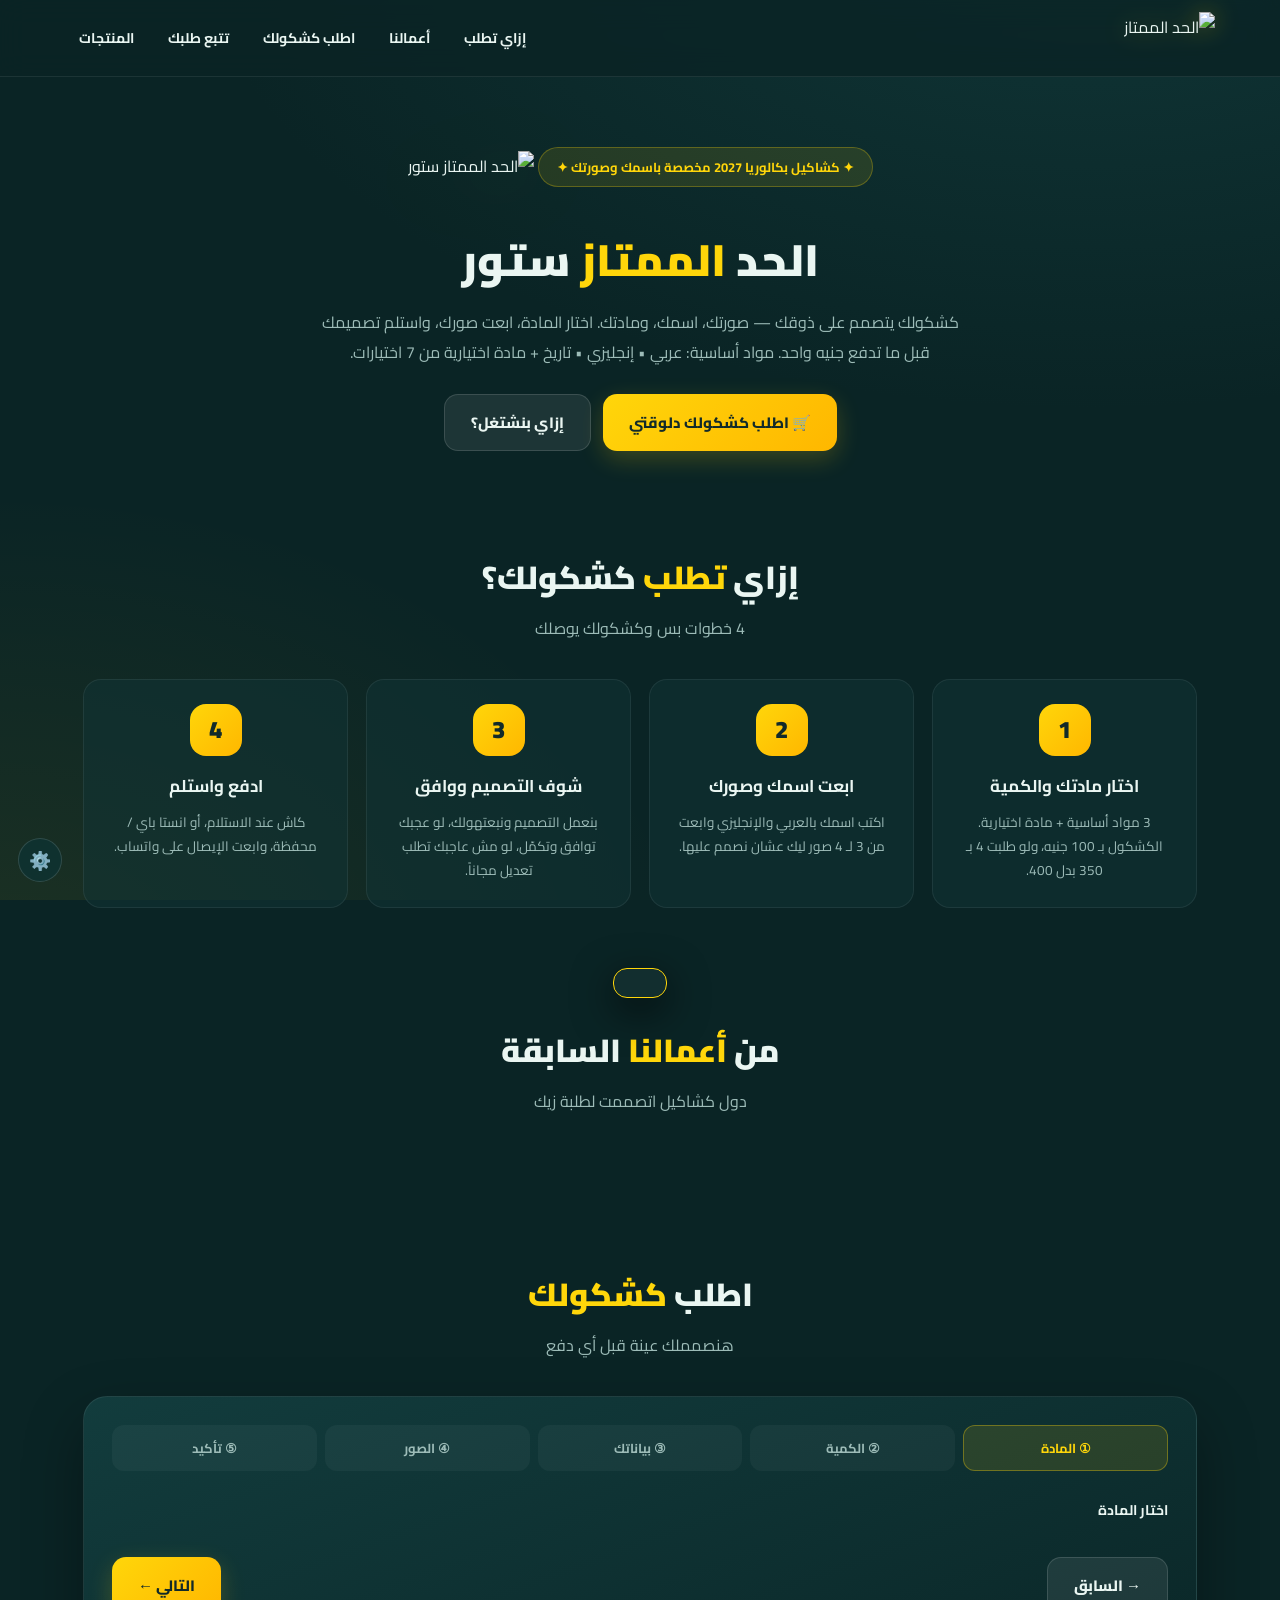
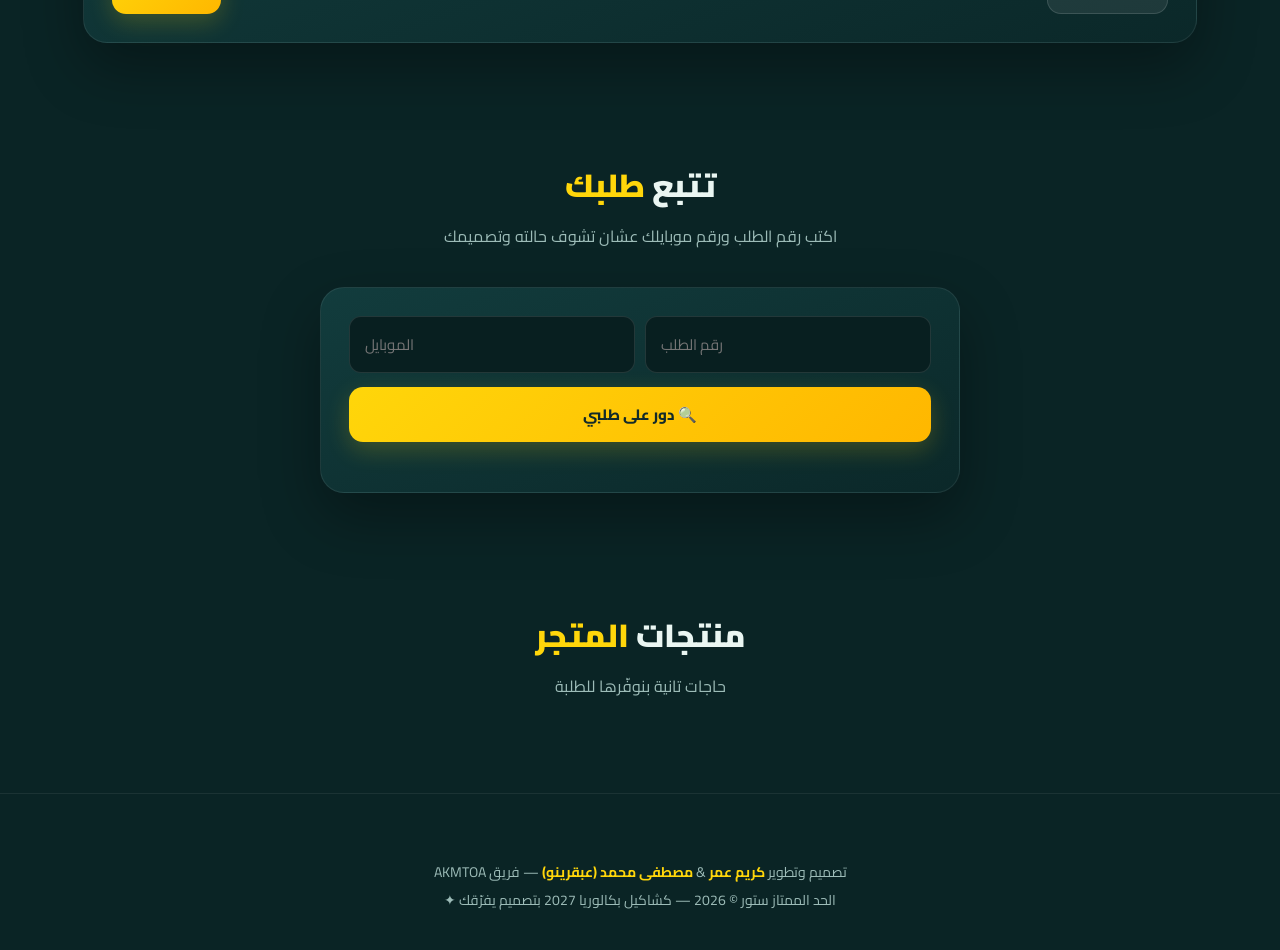
==== index.html @ 6a849ac2 "Add files via upload" ====
<!DOCTYPE html>
<html lang="ar" dir="rtl">
<head>
<meta charset="UTF-8">
<meta name="viewport" content="width=device-width, initial-scale=1.0">
<title>الحد الممتاز ستور | ELHAD ELMOMTAZ STORE</title>
<meta name="description" content="كشاكيل بكالوريا مخصصة باسمك وصورتك — تصميم كريم عمر و مصطفى محمد عبقرينو">
<link rel="icon" type="image/png" href="assets/favicon.png">
<link rel="preconnect" href="https://fonts.googleapis.com">
<link href="https://fonts.googleapis.com/css2?family=Cairo:wght@400;600;700;800;900&display=swap" rel="stylesheet">
<script src="https://www.gstatic.com/firebasejs/10.12.2/firebase-app-compat.js"></script>
<script src="https://www.gstatic.com/firebasejs/10.12.2/firebase-database-compat.js"></script>
<style>
:root{
  --teal:#0c2f30; --teal2:#123f40; --teal3:#0a2425; --yellow:#ffd60a;
  --yellow2:#ffe14d; --ink:#eaf6f2; --muted:#9dbcb8; --card:#11353680;
  --danger:#ff5c5c; --ok:#3ddc84; --radius:18px;
}
*{margin:0;padding:0;box-sizing:border-box}
html{scroll-behavior:smooth}
body{font-family:'Cairo',sans-serif;background:var(--teal3);color:var(--ink);overflow-x:hidden}
body::before{content:"";position:fixed;inset:0;z-index:-2;background:
  radial-gradient(900px 500px at 85% -10%, #1c5b5c55, transparent),
  radial-gradient(700px 500px at 0% 110%, #ffd60a14, transparent),var(--teal3)}
.stars{position:fixed;inset:0;z-index:-1;pointer-events:none;opacity:.5}
.wrap{max-width:1150px;margin:0 auto;padding:0 18px}
header{position:sticky;top:0;z-index:50;background:#0a2425cc;backdrop-filter:blur(14px);border-bottom:1px solid #ffffff14}
.nav{display:flex;align-items:center;gap:18px;padding:12px 0}
.nav img{height:52px;filter:drop-shadow(0 0 12px #ffd60a55)}
.nav .links{margin-inline-start:auto;display:flex;gap:6px;flex-wrap:wrap}
.nav a{color:var(--ink);text-decoration:none;font-weight:700;font-size:14px;padding:8px 14px;border-radius:99px;transition:.25s}
.nav a:hover,.nav a.active{background:#ffd60a22;color:var(--yellow)}
.btn{display:inline-flex;align-items:center;justify-content:center;gap:8px;border:none;cursor:pointer;font-family:inherit;font-weight:800;border-radius:14px;padding:13px 26px;font-size:15px;transition:.25s;text-decoration:none}
.btn-y{background:linear-gradient(135deg,var(--yellow),#ffb700);color:#122a2a;box-shadow:0 8px 24px #ffd60a33}
.btn-y:hover{transform:translateY(-2px);box-shadow:0 14px 30px #ffd60a55}
.btn-o{background:#ffffff14;color:var(--ink);border:1px solid #ffffff22}
.btn-o:hover{background:#ffffff26}
.btn-d{background:#ff5c5c22;color:var(--danger);border:1px solid #ff5c5c55}
.btn-ok{background:#3ddc8422;color:var(--ok);border:1px solid #3ddc8455}
.btn:disabled{opacity:.5;cursor:not-allowed;transform:none}
.hero{text-align:center;padding:70px 18px 40px;position:relative}
.hero .badge{display:inline-block;background:#ffd60a1c;color:var(--yellow);border:1px solid #ffd60a44;padding:7px 18px;border-radius:99px;font-weight:700;font-size:13px;margin-bottom:22px}
.hero img.logo{width:min(340px,72vw);filter:drop-shadow(0 10px 40px #ffd60a33);animation:float 5s ease-in-out infinite}
@keyframes float{0%,100%{transform:translateY(0)}50%{transform:translateY(-12px)}}
.hero h1{font-size:clamp(26px,5vw,44px);font-weight:900;margin:10px 0 6px}
.hero h1 span{color:var(--yellow)}
.hero p{color:var(--muted);max-width:640px;margin:0 auto 26px;font-size:16px;line-height:1.9}
.hero .cta{display:flex;gap:12px;justify-content:center;flex-wrap:wrap}
section{padding:56px 0}
.sec-title{text-align:center;margin-bottom:36px}
.sec-title h2{font-size:clamp(22px,4vw,32px);font-weight:900}
.sec-title h2 em{font-style:normal;color:var(--yellow)}
.sec-title p{color:var(--muted);margin-top:6px}
.grid{display:grid;gap:18px}
.steps{grid-template-columns:repeat(auto-fit,minmax(220px,1fr))}
.step{background:var(--card);border:1px solid #ffffff12;border-radius:var(--radius);padding:24px;text-align:center;transition:.3s}
.step:hover{transform:translateY(-5px);border-color:#ffd60a55}
.step .n{width:52px;height:52px;border-radius:16px;background:linear-gradient(135deg,var(--yellow),#ffb700);color:#122a2a;font-size:24px;font-weight:900;display:flex;align-items:center;justify-content:center;margin:0 auto 14px}
.step h3{font-size:17px;margin-bottom:8px}
.step p{color:var(--muted);font-size:13.5px;line-height:1.8}
.samples{grid-template-columns:repeat(auto-fill,minmax(240px,1fr))}
.sample{border-radius:var(--radius);overflow:hidden;border:1px solid #ffffff12;position:relative;cursor:zoom-in;background:#000}
.sample img{width:100%;height:250px;object-fit:cover;display:block;transition:.4s}
.sample:hover img{transform:scale(1.06)}
.sample .tag{position:absolute;bottom:10px;right:10px;background:#0a2425cc;backdrop-filter:blur(6px);padding:5px 12px;border-radius:99px;font-size:12px;color:var(--yellow)}
.panel{background:linear-gradient(160deg,#123c3d,#0b2829);border:1px solid #ffffff14;border-radius:24px;padding:28px;box-shadow:0 24px 60px #00000055}
.wiz-steps{display:flex;gap:8px;margin-bottom:26px;flex-wrap:wrap}
.wiz-steps .ws{flex:1;min-width:100px;text-align:center;padding:10px;border-radius:12px;background:#ffffff0a;color:var(--muted);font-weight:700;font-size:13px;transition:.3s;border:1px solid transparent}
.wiz-steps .ws.on{background:#ffd60a1e;color:var(--yellow);border-color:#ffd60a55}
.wstep{display:none;animation:fade .35s}
.wstep.on{display:block}
@keyframes fade{from{opacity:0;transform:translateY(10px)}to{opacity:1}}
.subj-grid{display:grid;grid-template-columns:repeat(auto-fill,minmax(140px,1fr));gap:12px}
.subj{background:#ffffff08;border:2px solid #ffffff10;border-radius:16px;padding:10px;cursor:pointer;text-align:center;transition:.25s}
.subj:hover{transform:translateY(-3px)}
.subj.sel{border-color:var(--yellow);background:#ffd60a14;box-shadow:0 0 0 3px #ffd60a22}
.subj img{width:100%;height:110px;object-fit:cover;border-radius:10px}
.subj b{display:block;font-size:13.5px;margin-top:8px}
.subj small{color:var(--muted);font-size:11px}
label{display:block;font-weight:700;font-size:14px;margin:16px 0 8px}
input,select,textarea{width:100%;background:#081f20;border:1px solid #ffffff1c;color:var(--ink);border-radius:12px;padding:13px 15px;font-family:inherit;font-size:15px;transition:.2s}
input:focus,select:focus,textarea:focus{outline:none;border-color:var(--yellow);box-shadow:0 0 0 3px #ffd60a22}
input[type=file]{display:none}
.qty-row{display:grid;grid-template-columns:repeat(3,1fr);gap:12px}
.qty-card{background:#ffffff08;border:2px solid #ffffff12;border-radius:16px;padding:14px;text-align:center;cursor:pointer;transition:.25s}
.qty-card.sel{border-color:var(--yellow);background:#ffd60a14}
.qty-card b{font-size:20px;color:var(--yellow)}
.qty-card small{display:block;color:var(--muted)}
.qty-prev{margin-top:18px;border-radius:16px;overflow:hidden;border:1px solid #ffd60a44;text-align:center}
.qty-prev img{width:100%;max-width:420px;display:block;margin:0 auto}
.price-box{display:flex;justify-content:space-between;align-items:center;background:#ffd60a12;border:1px dashed #ffd60a66;border-radius:14px;padding:14px 18px;margin-top:18px;font-weight:800}
.price-box .p{color:var(--yellow);font-size:24px}
.offer{background:#3ddc8418;border:1px solid #3ddc8455;color:var(--ok);border-radius:12px;padding:10px 14px;font-size:13.5px;font-weight:700;margin-top:12px}
.photos{display:grid;grid-template-columns:repeat(4,1fr);gap:10px;margin-top:8px}
.ph{aspect-ratio:3/4;border:2px dashed #ffffff2c;border-radius:14px;display:flex;align-items:center;justify-content:center;cursor:pointer;overflow:hidden;position:relative;background:#081f20;transition:.2s}
.ph:hover{border-color:var(--yellow)}
.ph img{width:100%;height:100%;object-fit:cover}
.ph .x{position:absolute;top:4px;left:4px;background:#000b;border:none;color:#fff;width:24px;height:24px;border-radius:50%;cursor:pointer;font-weight:900}
.ph .plus{font-size:26px;color:var(--muted)}
.wiz-nav{display:flex;justify-content:space-between;margin-top:26px;gap:10px}
.toast{position:fixed;bottom:22px;right:50%;transform:translateX(50%) translateY(120px);background:#122e2f;border:1px solid var(--yellow);color:var(--ink);padding:14px 26px;border-radius:14px;font-weight:700;z-index:99;transition:.35s;box-shadow:0 12px 40px #000a;max-width:90vw;text-align:center}
.toast.show{transform:translateX(50%) translateY(0)}
.timeline{display:flex;flex-direction:column;gap:0;margin:20px 0}
.tl{display:flex;gap:14px;position:relative;padding-bottom:26px}
.tl::before{content:"";position:absolute;right:13px;top:28px;bottom:0;width:2px;background:#ffffff1e}
.tl:last-child::before{display:none}
.tl .dot{width:28px;height:28px;border-radius:50%;background:#ffffff14;border:2px solid #ffffff2c;flex-shrink:0;display:flex;align-items:center;justify-content:center;font-size:13px}
.tl.done .dot{background:var(--yellow);border-color:var(--yellow);color:#122a2a}
.tl b{font-size:14.5px}
.tl small{color:var(--muted);display:block;font-size:12.5px}
.status-chip{display:inline-block;padding:6px 16px;border-radius:99px;font-weight:800;font-size:13px}
.pay-opt{display:flex;gap:12px;align-items:flex-start;background:#ffffff08;border:2px solid #ffffff14;border-radius:14px;padding:14px;cursor:pointer;transition:.2s;margin-bottom:10px}
.pay-opt.sel{border-color:var(--yellow);background:#ffd60a12}
.pay-opt input{width:auto;margin-top:4px}
.pay-opt b{color:var(--yellow)}
.pay-info{background:#081f20;border:1px solid #ffd60a44;border-radius:14px;padding:16px;margin-top:14px;line-height:2}
.pay-info code{background:#ffd60a22;color:var(--yellow);padding:2px 10px;border-radius:8px;font-size:15px;direction:ltr;unicode-bidi:embed}
.modal{position:fixed;inset:0;background:#000c;z-index:80;display:none;align-items:center;justify-content:center;padding:20px;backdrop-filter:blur(4px)}
.modal.open{display:flex}
.modal .box{background:#0e3233;border:1px solid #ffffff1e;border-radius:20px;max-width:720px;width:100%;max-height:90vh;overflow:auto;padding:20px}
.modal img{width:100%;border-radius:14px}
.products{grid-template-columns:repeat(auto-fill,minmax(230px,1fr))}
.prod{background:var(--card);border:1px solid #ffffff12;border-radius:var(--radius);overflow:hidden;transition:.3s}
.prod:hover{transform:translateY(-5px);border-color:#ffd60a55}
.prod img{width:100%;height:200px;object-fit:cover}
.prod .pb{padding:16px}
.prod .pb b{font-size:16px}
.prod .pr{color:var(--yellow);font-weight:900;font-size:19px;margin:6px 0}
.prod .pr small{color:var(--muted);font-weight:400}
footer{border-top:1px solid #ffffff12;padding:36px 0;text-align:center;color:var(--muted);font-size:14px;line-height:2}
footer b{color:var(--yellow)}
.hidden{display:none!important}
.empty{text-align:center;color:var(--muted);padding:40px 10px}
.admin-link{position:fixed;bottom:18px;left:18px;z-index:40;background:#0e3233cc;border:1px solid #ffffff22;color:var(--muted);width:44px;height:44px;border-radius:50%;display:flex;align-items:center;justify-content:center;text-decoration:none;font-size:18px;backdrop-filter:blur(8px)}
@media(max-width:640px){.photos{grid-template-columns:repeat(2,1fr)}.nav img{height:42px}.nav a{padding:6px 10px;font-size:12.5px}}
</style>
</head>
<body>
<canvas class="stars" id="stars"></canvas>

<header><div class="wrap nav">
  <img src="assets/logo-transparent.png" alt="الحد الممتاز">
  <div class="links">
    <a href="#how">إزاي تطلب</a>
    <a href="#samples">أعمالنا</a>
    <a href="#order">اطلب كشكولك</a>
    <a href="#track">تتبع طلبك</a>
    <a href="#shop">المنتجات</a>
  </div>
</div></header>

<div class="hero">
  <div class="badge">✦ كشاكيل بكالوريا 2027 مخصصة باسمك وصورتك ✦</div>
  <img class="logo" src="assets/logo-transparent.png" alt="الحد الممتاز ستور">
  <h1>الحد <span>الممتاز</span> ستور</h1>
  <p>كشكولك يتصمم على ذوقك — صورتك، اسمك، ومادتك. اختار المادة، ابعت صورك، واستلم تصميمك قبل ما تدفع جنيه واحد. مواد أساسية: عربي • إنجليزي • تاريخ + مادة اختيارية من 7 اختيارات.</p>
  <div class="cta">
    <a class="btn btn-y" href="#order">🛒 اطلب كشكولك دلوقتي</a>
    <a class="btn btn-o" href="#how">إزاي بنشتغل؟</a>
  </div>
</div>

<section id="how"><div class="wrap">
  <div class="sec-title"><h2>إزاي <em>تطلب</em> كشكولك؟</h2><p>4 خطوات بس وكشكولك يوصلك</p></div>
  <div class="grid steps">
    <div class="step"><div class="n">1</div><h3>اختار مادتك والكمية</h3><p>3 مواد أساسية + مادة اختيارية. الكشكول بـ <span class="pr-s">100</span> جنيه، ولو طلبت 4 بـ <span class="pr-b">350</span> بدل 400.</p></div>
    <div class="step"><div class="n">2</div><h3>ابعت اسمك وصورك</h3><p>اكتب اسمك بالعربي والإنجليزي وابعت من 3 لـ 4 صور ليك عشان نصمم عليها.</p></div>
    <div class="step"><div class="n">3</div><h3>شوف التصميم ووافق</h3><p>بنعمل التصميم ونبعتهولك، لو عجبك توافق وتكمّل، لو مش عاجبك تطلب تعديل مجاناً.</p></div>
    <div class="step"><div class="n">4</div><h3>ادفع واستلم</h3><p>كاش عند الاستلام، أو انستا باي / محفظة، وابعت الإيصال على واتساب.</p></div>
  </div>
</div></section>

<section id="samples"><div class="wrap">
  <div class="sec-title"><h2>من <em>أعمالنا</em> السابقة</h2><p>دول كشاكيل اتصممت لطلبة زيك</p></div>
  <div class="grid samples" id="samplesGrid"></div>
</div></section>

<section id="order"><div class="wrap">
  <div class="sec-title"><h2>اطلب <em>كشكولك</em></h2><p>هنصمملك عينة قبل أي دفع</p></div>
  <div class="panel">
    <div class="wiz-steps">
      <div class="ws on" data-ws="1">① المادة</div>
      <div class="ws" data-ws="2">② الكمية</div>
      <div class="ws" data-ws="3">③ بياناتك</div>
      <div class="ws" data-ws="4">④ الصور</div>
      <div class="ws" data-ws="5">⑤ تأكيد</div>
    </div>

    <div class="wstep on" data-step="1">
      <label>اختار المادة</label>
      <div class="subj-grid" id="subjGrid"></div>
      <div id="lang2box" class="hidden">
        <label>اختار اللغة الثانية</label>
        <select id="lang2sel">
          <option>فرنساوي</option><option>إيطالي</option><option>صيني</option>
          <option>ألماني</option><option>إسباني</option>
        </select>
      </div>
    </div>

    <div class="wstep" data-step="2">
      <label>اختار عدد الكشاكيل</label>
      <div class="qty-row" id="qtyRow">
        <div class="qty-card sel" data-qty="1"><b>1</b><small>كشكول</small><div class="pr-s" style="color:var(--yellow);font-weight:900">100 ج.م</div></div>
        <div class="qty-card" data-qty="2"><b>2</b><small>كشكول</small><div class="pr-s" style="color:var(--yellow);font-weight:900">200 ج.م</div></div>
        <div class="qty-card" data-qty="4"><b>4</b><small>كشكول</small><div style="color:var(--ok);font-weight:900">350 ج.م</div></div>
      </div>
      <div class="offer">🎁 عرض الباقة: 4 كشاكيل بـ 350 بدل 400 — وفّر 50 جنيه!</div>
      <div class="qty-prev"><img id="qtyPrev" src="assets/ui/qty-1.jpg" alt="معاينة الكمية"></div>
    </div>

    <div class="wstep" data-step="3">
      <label>اسمك بالعربي *</label><input id="nameAr" placeholder="مثال: كريم عمر">
      <label>اسمك بالإنجليزي *</label><input id="nameEn" dir="ltr" placeholder="Kareem Omar">
      <label>رقم الموبايل (واتساب) *</label><input id="phone" dir="ltr" inputmode="tel" placeholder="01xxxxxxxxx">
      <label>ملاحظات للتصميم (اختياري)</label><textarea id="notes" rows="2" placeholder="ألوان بتحبها، اقتباس، أي تفاصيل..."></textarea>
    </div>

    <div class="wstep" data-step="4">
      <label>ابعت من 3 لـ 4 صور ليك *</label>
      <div class="photos" id="photos"></div>
      <p style="color:var(--muted);font-size:13px;margin-top:10px">📷 صور واضحة ومنورة هتطلع التصميم أحلى. الصور هتتحفظ عندنا بس عشان التصميم.</p>
    </div>

    <div class="wstep" data-step="5">
      <label>راجع طلبك</label>
      <div id="review" style="background:#081f20;border-radius:14px;padding:18px;line-height:2.1"></div>
    </div>

    <div class="wiz-nav">
      <button class="btn btn-o" id="prevBtn">→ السابق</button>
      <button class="btn btn-y" id="nextBtn">التالي ←</button>
    </div>
  </div>
</div></section>

<section id="track"><div class="wrap">
  <div class="sec-title"><h2>تتبع <em>طلبك</em></h2><p>اكتب رقم الطلب ورقم موبايلك عشان تشوف حالته وتصميمك</p></div>
  <div class="panel" style="max-width:640px;margin:0 auto">
    <div style="display:grid;grid-template-columns:1fr 1fr;gap:10px">
      <input id="trackId" dir="ltr" placeholder="رقم الطلب">
      <input id="trackPhone" dir="ltr" placeholder="الموبايل">
    </div>
    <button class="btn btn-y" style="width:100%;margin-top:14px" id="trackBtn">🔍 دور على طلبي</button>
    <div id="trackResult" style="margin-top:22px"></div>
  </div>
</div></section>

<section id="shop"><div class="wrap">
  <div class="sec-title"><h2>منتجات <em>المتجر</em></h2><p>حاجات تانية بنوفّرها للطلبة</p></div>
  <div class="grid products" id="prodGrid"></div>
</div></section>

<footer>
  <img src="assets/logo-transparent.png" style="height:70px;margin-bottom:10px" alt="">
  <div>تصميم وتطوير <b>كريم عمر</b> & <b>مصطفى محمد (عبقرينو)</b> — فريق AKMTOA</div>
  <div>الحد الممتاز ستور © 2026 — كشاكيل بكالوريا 2027 بتصميم يفرّقك ✦</div>
</footer>

<a class="admin-link" href="admin.html" title="لوحة التحكم">⚙️</a>

<div class="modal" id="modal"><div class="box"><button class="btn btn-o" style="float:left" onclick="modal.classList.remove('open')">✕</button><img id="modalImg" src=""></div></div>
<div class="toast" id="toast"></div>

<script>
const firebaseConfig = {
  apiKey: "AIzaSyCSgvi4tyeoQKSw-o8SZ_oFms0zfjgR6kU",
  authDomain: "alhady.firebaseapp.com",
  databaseURL: "https://alhady-default-rtdb.firebaseio.com",
  projectId: "alhady",
  storageBucket: "alhady.firebasestorage.app",
  messagingSenderId: "839424225673",
  appId: "1:839424225673:web:4b68a4ad74e5a2526bf158",
  measurementId: "G-5GE3K43796"
};
firebase.initializeApp(firebaseConfig);
const db = firebase.database();

const DEF_SUBJECTS = [
  {key:'arabic',label:'اللغة العربية',labelEn:'ARABIC',img:'assets/covers/arabic.jpg',main:true},
  {key:'english',label:'اللغة الإنجليزية',labelEn:'ENGLISH',img:'assets/covers/english.jpg',main:true},
  {key:'history',label:'التاريخ',labelEn:'HISTORY',img:'assets/covers/history.jpg',main:true},
  {key:'physics',label:'الفيزياء',labelEn:'PHYSICS',img:'assets/covers/physics.jpg',main:false},
  {key:'chemistry',label:'الكيمياء',labelEn:'CHEMISTRY',img:'assets/covers/chemistry.jpg',main:false},
  {key:'programming',label:'البرمجة',labelEn:'PROGRAMMING',img:'assets/covers/programming.jpg',main:false},
  {key:'business',label:'إدارة الأعمال',labelEn:'BUSINESS',img:'assets/covers/business.jpg',main:false},
  {key:'accounting',label:'المحاسبة',labelEn:'ACCOUNTING',img:'assets/covers/accounting.jpg',main:false},
  {key:'psychology',label:'علم النفس',labelEn:'PSYCHOLOGY',img:'assets/covers/psychology.jpg',main:false},
  {key:'lang2',label:'اللغة الثانية',labelEn:'2nd LANGUAGE',img:'assets/covers/lang2.jpg',main:false},
];
let SUBJECTS = [...DEF_SUBJECTS];
let SETTINGS = {priceSingle:100,bundleQty:4,bundlePrice:350,instapay:'kemo_omar15',wallet:'01101258549',whatsapp:'201101258549'};

const $ = s=>document.querySelector(s), $$=s=>document.querySelectorAll(s);
const toast = m=>{const t=$('#toast');t.textContent=m;t.classList.add('show');clearTimeout(t._x);t._x=setTimeout(()=>t.classList.remove('show'),3200)};
const money = n=>n+' ج.م';
const modal = $('#modal');

/* stars bg */
(()=>{const c=$('#stars'),x=c.getContext('2d');let W,H;const rs=()=>{W=c.width=innerWidth;H=c.height=innerHeight};rs();addEventListener('resize',rs);
const S=Array.from({length:70},()=>({x:Math.random()*innerWidth,y:Math.random()*innerHeight,r:Math.random()*1.6+.3,s:Math.random()*.3+.05}));
(function loop(){x.clearRect(0,0,W,H);S.forEach(p=>{p.y-=p.s;if(p.y<0)p.y=H;x.globalAlpha=.4+Math.sin(Date.now()/800+p.x)*.3;x.fillStyle='#ffd60a';x.beginPath();x.arc(p.x,p.y,p.r,0,7);x.fill()});requestAnimationFrame(loop)})()})();

/* samples */
$('#samplesGrid').innerHTML = Array.from({length:8},(_,i)=>
 `<div class="sample" onclick="showModal('assets/samples/sample-${i+1}.jpg')"><img loading="lazy" src="assets/samples/sample-${i+1}.jpg" alt="كشاكيل سابقة"><span class="tag">تصميم #${i+1}</span></div>`).join('');
function showModal(src){$('#modalImg').src=src;modal.classList.add('open')}
modal.onclick=e=>{if(e.target===modal)modal.classList.remove('open')};

/* load settings & subjects from firebase */
db.ref('settings').on('value',s=>{const v=s.val();if(v){SETTINGS={...SETTINGS,...v};
  $$('.pr-s').forEach(e=>e.textContent=SETTINGS.priceSingle);
  $$('.pr-b').forEach(e=>e.textContent=SETTINGS.bundlePrice);
  const q4=$('.qty-card[data-qty="4"] div:last-child'); if(q4)q4.textContent=SETTINGS.bundlePrice+' ج.م';
}});
db.ref('covers').on('value',s=>{const v=s.val();if(v){SUBJECTS=Object.values(v).filter(x=>x.active!==false);renderSubjects()}});
function renderSubjects(){
  $('#subjGrid').innerHTML = SUBJECTS.map((s,i)=>`<div class="subj" data-i="${i}" data-key="${s.key}"><img src="${s.img}" loading="lazy" alt="${s.label}"><b>${s.label}</b><small>${s.main?'مادة أساسية':'اختيارية'}</small></div>`).join('');
  $$('.subj').forEach(el=>el.onclick=()=>{$$('.subj').forEach(x=>x.classList.remove('sel'));el.classList.add('sel');
    $('#lang2box').classList.toggle('hidden',el.dataset.key!=='lang2');renderReview()});
}
renderSubjects();

/* wizard */
let step=1, order={subject:null,qty:1,photos:[]};
function goto(n){
  step=Math.min(5,Math.max(1,n));
  $$('.wstep').forEach(e=>e.classList.toggle('on',+e.dataset.step===step));
  $$('.ws').forEach(e=>e.classList.toggle('on',+e.dataset.ws<=step));
  $('#prevBtn').style.visibility=step===1?'hidden':'visible';
  $('#nextBtn').textContent=step===5?'✅ تأكيد الطلب':'التالي ←';
  if(step===5)renderReview();
}
$('#prevBtn').onclick=()=>goto(step-1);
$('#nextBtn').onclick=()=>{ if(!validateStep())return; if(step<5)goto(step+1); else submitOrder(); };

function validateStep(){
  if(step===1&&!order.subject)return toast('⚠️ اختار المادة الأول'),false;
  if(step===3){
    if(!$('#nameAr').value.trim())return toast('⚠️ اكتب اسمك بالعربي'),false;
    if(!$('#nameEn').value.trim())return toast('⚠️ اكتب اسمك بالإنجليزي'),false;
    const ph=$('#phone').value.replace(/\s/g,'');
    if(!/^01\d{9}$/.test(ph))return toast('⚠️ رقم الموبايل لازم يكون 11 رقم ويبدأ بـ 01'),false;
  }
  if(step===4&&order.photos.length<3)return toast('⚠️ ابعت على الأقل 3 صور'),false;
  return true;
}
function price(){const p=SETTINGS.priceSingle;return order.qty>=SETTINGS.bundleQty?SETTINGS.bundlePrice:order.qty*p}
function renderReview(){
  const s=SUBJECTS.find(x=>x.key===order.subject);
  const extra=order.subject==='lang2'?(' — '+$('#lang2sel').value):'';
  $('#review').innerHTML=`
   📚 المادة: <b style="color:var(--yellow)">${s?s.label+extra:'—'}</b><br>
   🔢 الكمية: <b>${order.qty} كشكول</b><br>
   👤 الاسم: <b>${$('#nameAr').value||'—'}</b> / <b dir="ltr">${$('#nameEn').value||'—'}</b><br>
   📱 الموبايل: <b dir="ltr">${$('#phone').value||'—'}</b><br>
   🖼️ الصور: <b>${order.photos.length} صور</b><br>
   💰 الإجمالي: <b style="color:var(--yellow);font-size:19px">${money(price())}</b>
   ${$('#notes').value?'<br>📝 ملاحظات: '+$('#notes').value:''}`;
}
$('#qtyRow').addEventListener('click',e=>{
  const c=e.target.closest('.qty-card');if(!c)return;
  $$('.qty-card').forEach(x=>x.classList.remove('sel'));c.classList.add('sel');
  order.qty=+c.dataset.qty;
  $('#qtyPrev').src=`assets/ui/qty-${order.qty}.jpg`;
});
['nameAr','nameEn','phone','notes','lang2sel'].forEach(id=>$('#'+id).addEventListener('input',renderReview));

/* photo slots */
const photosEl=$('#photos');
function renderPhotos(){
  photosEl.innerHTML='';
  order.photos.forEach((p,i)=>{
    const d=document.createElement('div');d.className='ph';
    d.innerHTML=`<img src="${p}"><button class="x" type="button">✕</button>`;
    d.querySelector('.x').onclick=e=>{e.stopPropagation();order.photos.splice(i,1);renderPhotos()};
    d.onclick=()=>showModal(p);photosEl.appendChild(d);
  });
  if(order.photos.length<4){
    const d=document.createElement('label');d.className='ph';
    d.innerHTML='<span class="plus">＋</span><input type="file" accept="image/*">';
    d.querySelector('input').onchange=e=>compress(e.target.files[0],b=>{order.photos.push(b);renderPhotos()});
    photosEl.appendChild(d);
  }
}
renderPhotos();
function compress(file,cb,maxDim=800,q=.7){
  const r=new FileReader();r.onload=e=>{const img=new Image();img.onload=()=>{
    let w=img.width,h=img.height;const s=Math.min(1,maxDim/Math.max(w,h));
    const c=document.createElement('canvas');c.width=w*s;c.height=h*s;
    c.getContext('2d').drawImage(img,0,0,c.width,c.height);cb(c.toDataURL('image/jpeg',q));
  };img.src=e.target.result};r.readAsDataURL(file);
}

/* submit order */
let submitting=false;
function submitOrder(){
  if(submitting)return;submitting=true;
  const btn=$('#nextBtn');btn.disabled=true;btn.textContent='⏳ بيتبعت...';
  const s=SUBJECTS.find(x=>x.key===order.subject);
  const data={
    nameAr:$('#nameAr').value.trim(),nameEn:$('#nameEn').value.trim(),
    phone:$('#phone').value.trim(),subject:order.subject,
    subjectLabel:s.label+(order.subject==='lang2'?' — '+$('#lang2sel').value:''),
    qty:order.qty,total:price(),notes:$('#notes').value.trim(),
    photos:order.photos,status:'pending',createdAt:Date.now(),history:{pending:Date.now()}
  };
  db.ref('orders').push(data).then(ref=>{
    submitting=false;btn.disabled=false;
    const oid=ref.key;
    $$('.wstep').forEach(e=>e.classList.remove('on'));
    $('.wiz-steps').style.display='none';$('.wiz-nav').style.display='none';
    const p=document.createElement('div');p.className='wstep on';p.dataset.step='9';
    p.innerHTML=`<div style="text-align:center;padding:30px 10px">
      <div style="font-size:56px">🎉</div>
      <h3 style="font-size:22px;margin:10px 0">تم استلام طلبك بنجاح!</h3>
      <p style="color:var(--muted)">احفظ رقم طلبك عشان تتبع التصميم:</p>
      <div style="font-size:26px;font-weight:900;color:var(--yellow);letter-spacing:2px;margin:14px 0;direction:ltr">${oid}</div>
      <button class="btn btn-y" onclick="prefillTrack('${oid}')">تتبع طلبي 🔍</button>
      <p style="color:var(--muted);font-size:13px;margin-top:16px">هنصمم ونبعتلك العينة في أقرب وقت — هنكلمك على واتساب.</p></div>`;
    p.querySelector('.btn').onclick=()=>{prefillTrack(oid)};
    $('.panel').appendChild(p);
    toast('✅ تم استلام طلبك!');
  }).catch(err=>{submitting=false;btn.disabled=false;btn.textContent='✅ تأكيد الطلب';toast('❌ حصل خطأ — حاول تاني')});
}
function prefillTrack(oid){$('#trackId').value=oid;document.getElementById('track').scrollIntoView({behavior:'smooth'});doTrack()}

/* track order */
$('#trackBtn').onclick=doTrack;
const STATUS_MAP={
  pending:['تم استلام طلبك','🟡','#ffd60a'],designing:['قيد التصميم','🎨','#4db8ff'],
  preview:['التصميم جاهز — لسه ما وافقتش','👀','#b78bff'],changes:['في تعديلات مطلوبة','🔁','#ff9d4d'],
  approved:['وافقت على التصميم ✅','✅','#3ddc84'],checkout:['بيانات الشحن اتسجلت','📦','#3ddc84'],
  paid:['تم الدفع','💵','#3ddc84'],delivered:['تم التسليم 🎉','🏁','#3ddc84'],cancelled:['الطلب اتلغى','❌','#ff5c5c']};
const FLOW=['pending','designing','preview','approved','checkout','paid','delivered'];

$('#trackResult').addEventListener('click',e=>{
  const b=e.target.closest('[data-act]');if(!b)return;
  const {act,oid}=b.dataset;
  if(act==='approve'){db.ref('orders/'+oid).update({status:'approved',approvedAt:Date.now(),'history/approved':Date.now()}).then(()=>toast('✅ تمت الموافقة — كمّل بيانات الشحن'))}
  if(act==='changes'){const n=prompt('اكتب التعديلات اللي عايزها:');if(n)db.ref('orders/'+oid).update({status:'changes',changeNote:n,'history/changes':Date.now()}).then(()=>toast('✅ اتبعتت ملاحظاتك'))}
});
function doTrack(){
  const oid=$('#trackId').value.trim(),ph=$('#trackPhone').value.trim();
  if(!oid||!ph)return toast('⚠️ اكتب رقم الطلب والموبايل');
  $('#trackResult').innerHTML='<div class="empty">⏳ بندور...</div>';
  db.ref('orders/'+oid).once('value',s=>{
    const o=s.val();const R=$('#trackResult');
    if(!o)return R.innerHTML='<div class="empty">❌ مفيش طلب بالرقم ده</div>';
    if(o.phone.replace(/\D/g,'')!==ph.replace(/\D/g,''))return R.innerHTML='<div class="empty">❌ رقم الموبايل مش مطابق للطلب</div>';
    const [txt]=[STATUS_MAP[o.status]||['','']];
    let h=`<div style="display:flex;justify-content:space-between;align-items:center;flex-wrap:wrap;gap:8px;margin-bottom:6px">
      <b>طلب #${oid.slice(-6)} — ${o.subjectLabel} × ${o.qty}</b>
      <span class="status-chip" style="background:${txt[2]}22;color:${txt[2]}">${txt[1]} ${txt[0]}</span></div>`;
    if(o.status==='preview'&&o.previewImage){
      h+=`<div style="margin:14px 0"><label>🎨 التصميم بتاعك:</label><img src="${o.previewImage}" style="width:100%;border-radius:14px;border:1px solid #ffd60a55;cursor:zoom-in" onclick="showModal('${o.previewImage}')">
      <div style="display:flex;gap:10px;margin-top:12px;flex-wrap:wrap">
        <button class="btn btn-ok" data-act="approve" data-oid="${oid}">✅ عجبني، أوافق</button>
        <button class="btn btn-d" data-act="changes" data-oid="${oid}">🔁 عايز تعديل</button></div></div>`;
    }
    if(o.changeNote&&o.status!=='preview')h+=`<div class="pay-info">🔁 آخر تعديلاتك: ${o.changeNote}</div>`;
    if(o.status==='approved')h+=checkoutForm(oid,o);
    if(['checkout','paid','delivered'].includes(o.status)){
      const pm={cash:'💵 كاش عند الاستلام',instapay:'📱 انستا باي',wallet:'👛 محفظة إلكترونية'}[o.checkout?.payment];
      h+=`<div class="pay-info">📦 العنوان: ${o.checkout.address} — ${o.checkout.city}<br>💳 الدفع: ${pm||'—'}</div>`;
    }
    h+='<label style="margin-top:18px">حالة الطلب:</label><div class="timeline">'+FLOW.map((st,i)=>{
      const done=i<=FLOW.indexOf(o.status)&&o.status!=='cancelled';
      const t=STATUS_MAP[st];
      return `<div class="tl ${done?'done':''}"><div class="dot">${done?'✓':''}</div><div><b>${t[1]} ${t[0].split('—')[0]}</b><small>${o.history&&o.history[st]?new Date(o.history[st]).toLocaleString('ar-EG'):''}</small></div></div>`;
    }).join('')+'</div>';
    R.innerHTML=h;
    if(o.status==='approved')bindCheckout(oid);
  });
}
function checkoutForm(oid,o){
  return `<div style="margin-top:16px"><label>📦 بيانات الشحن والدفع:</label>
  <input id="co-addr" placeholder="العنوان بالتفصيل (محافظة — مدينة — شارع — رقم العمارة)">
  <input id="co-city" placeholder="المحافظة" style="margin-top:10px">
  <label style="margin-top:14px">طريقة الدفع:</label>
  <label class="pay-opt"><input type="radio" name="pm" value="cash" checked><span>💵 <b>كاش عند الاستلام</b><br><small style="color:var(--muted)">تدفع لما يوصلك الطلب</small></span></label>
  <label class="pay-opt"><input type="radio" name="pm" value="instapay"><span>📱 <b>انستا باي</b><br><small style="color:var(--muted)">حوّل على <code style="direction:ltr;unicode-bidi:embed">${SETTINGS.instapay}</code> وابعت الإيصال</small></span></label>
  <label class="pay-opt"><input type="radio" name="pm" value="wallet"><span>👛 <b>محفظة إلكترونية</b><br><small style="color:var(--muted)">حوّل على <code style="direction:ltr;unicode-bidi:embed">${SETTINGS.wallet}</code> (فودافون كاش / اتصالات كاش) وابعت الإيصال</small></span></label>
  <button class="btn btn-y" style="width:100%;margin-top:10px" id="co-btn">تأكيد الطلب ✔</button></div>`;
}
function bindCheckout(oid){
  $$('input[name=pm]').forEach(r=>r.onchange=()=>{$$('.pay-opt').forEach(p=>p.classList.remove('sel'));r.closest('.pay-opt').classList.add('sel')});
  $('#co-btn').onclick=()=>{
    const addr=$('#co-addr').value.trim(),city=$('#co-city').value.trim();
    if(!addr||!city)return toast('⚠️ اكتب العنوان والمحافظة');
    const pm=document.querySelector('input[name=pm]:checked').value;
    db.ref('orders/'+oid).update({status:'checkout',checkout:{address:addr,city,payment:pm,at:Date.now()},'history/checkout':Date.now()}).then(()=>{
      let h=`<div class="pay-info">🎉 <b>تم تأكيد طلبك!</b><br>`;
      if(pm==='cash')h+=`💵 ادفع ${money(0)} — استلم وادفع كاش. هنتواصل معاك لتحديد التوصيل.`;
      else{
        const target=pm==='instapay'?SETTINGS.instapay:SETTINGS.wallet;
        h+=`💰 حوّل <code>${target}</code> بمبلغ اللي ظهر في طلبك، وابعت <b>إسكرين الشاشة</b> على واتساب <a href="https://wa.me/${SETTINGS.whatsapp}" style="color:var(--yellow);font-weight:800">${SETTINGS.wallet}</a> — وبعدها هنأكد الطلب ونشحن.`;
      }
      h+='</div>';
      $('#trackResult').insertAdjacentHTML('afterbegin',h);
      toast('✅ تم تأكيد الطلب');doTrack();
    });
  };
}

/* products */
db.ref('products').on('value',s=>{
  const v=s.val();const g=$('#prodGrid');const items=v?Object.entries(v).filter(([,p])=>p.active!==false):[];
  if(!items.length){g.innerHTML='<div class="empty" style="grid-column:1/-1">🛍️ منتجات جديدة قريباً — تابعنا!</div>';return}
  g.innerHTML=items.map(([id,p])=>`<div class="prod"><img src="${p.image}" loading="lazy" alt="${p.name}">
   <div class="pb"><b>${p.name}</b><div class="pr">${money(p.price)}</div>
   <p style="color:var(--muted);font-size:13px;min-height:36px">${p.desc||''}</p>
   <a class="btn btn-y" style="width:100%;padding:10px" href="https://wa.me/${SETTINGS.whatsapp}?text=${encodeURIComponent('عايز أطلب: '+p.name)}" target="_blank">🛒 اطلب واتساب</a></div></div>`).join('');
});
</script>
</body>
</html>
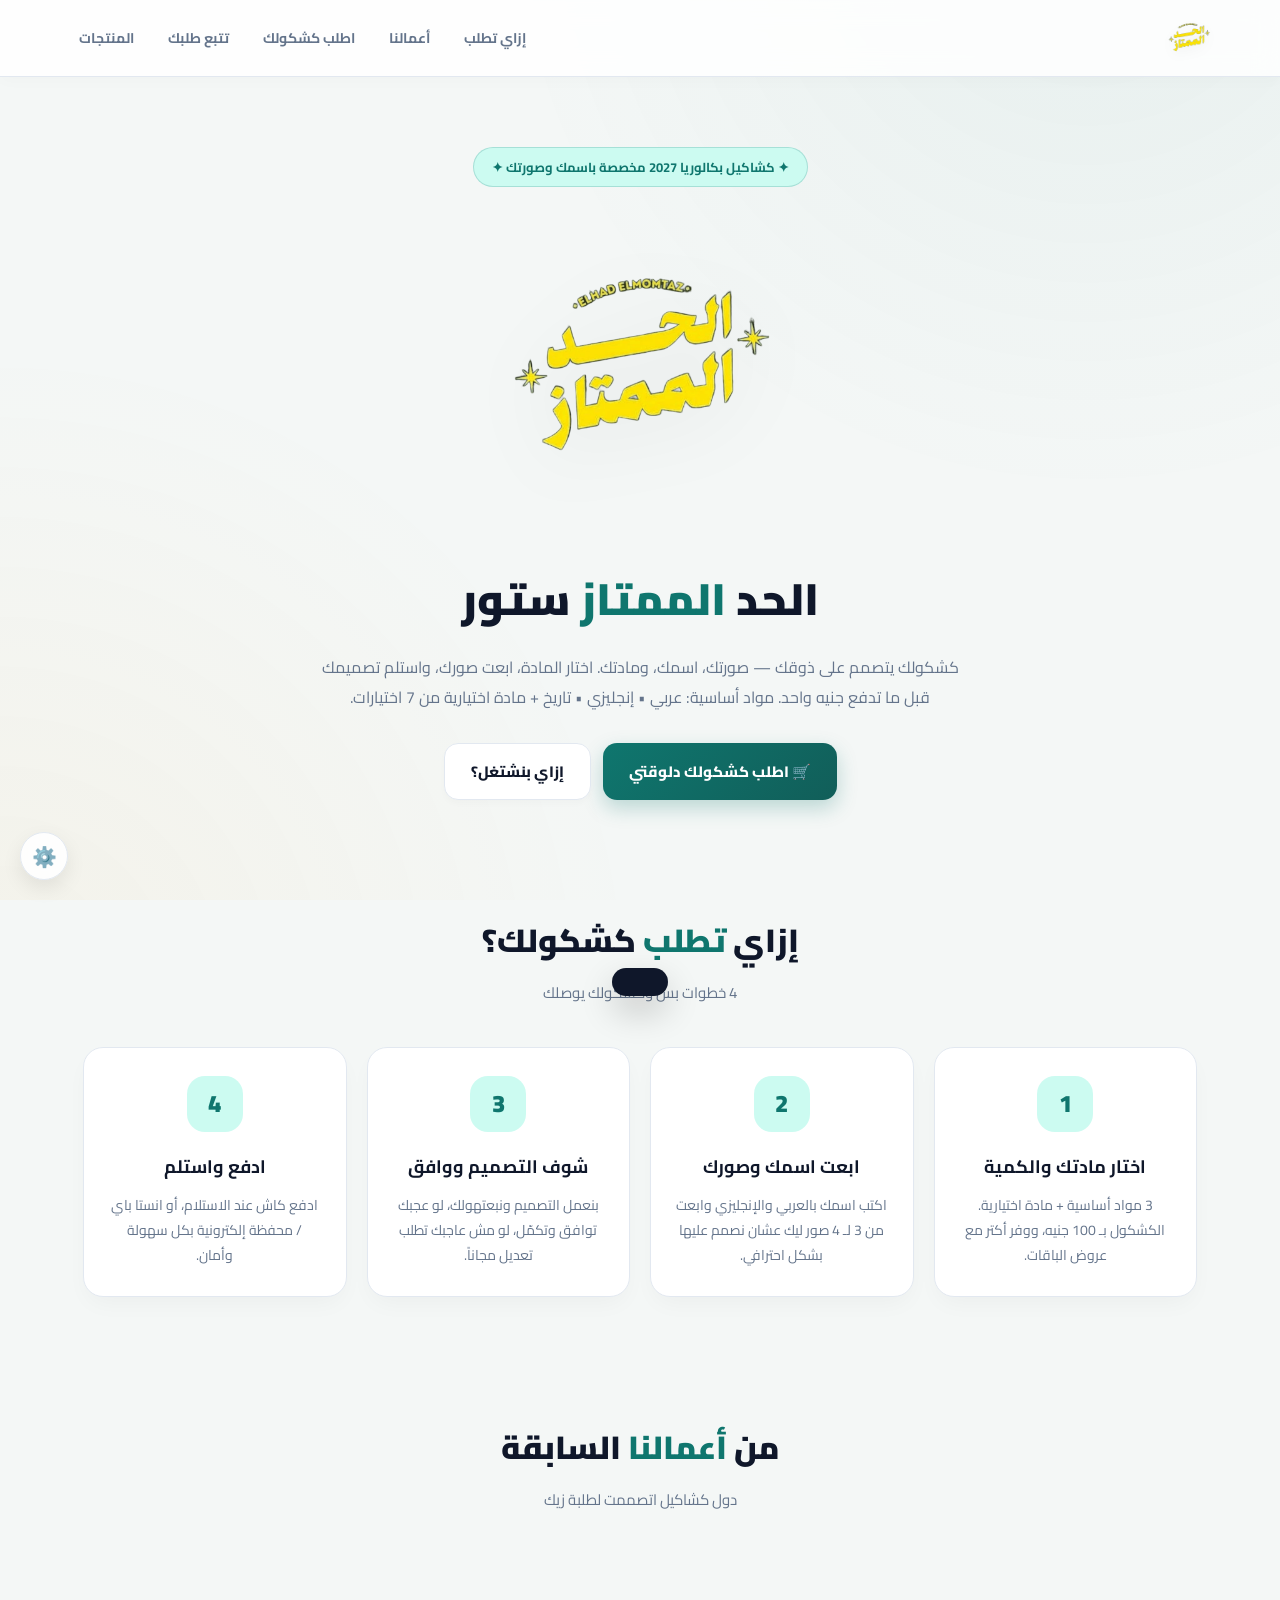
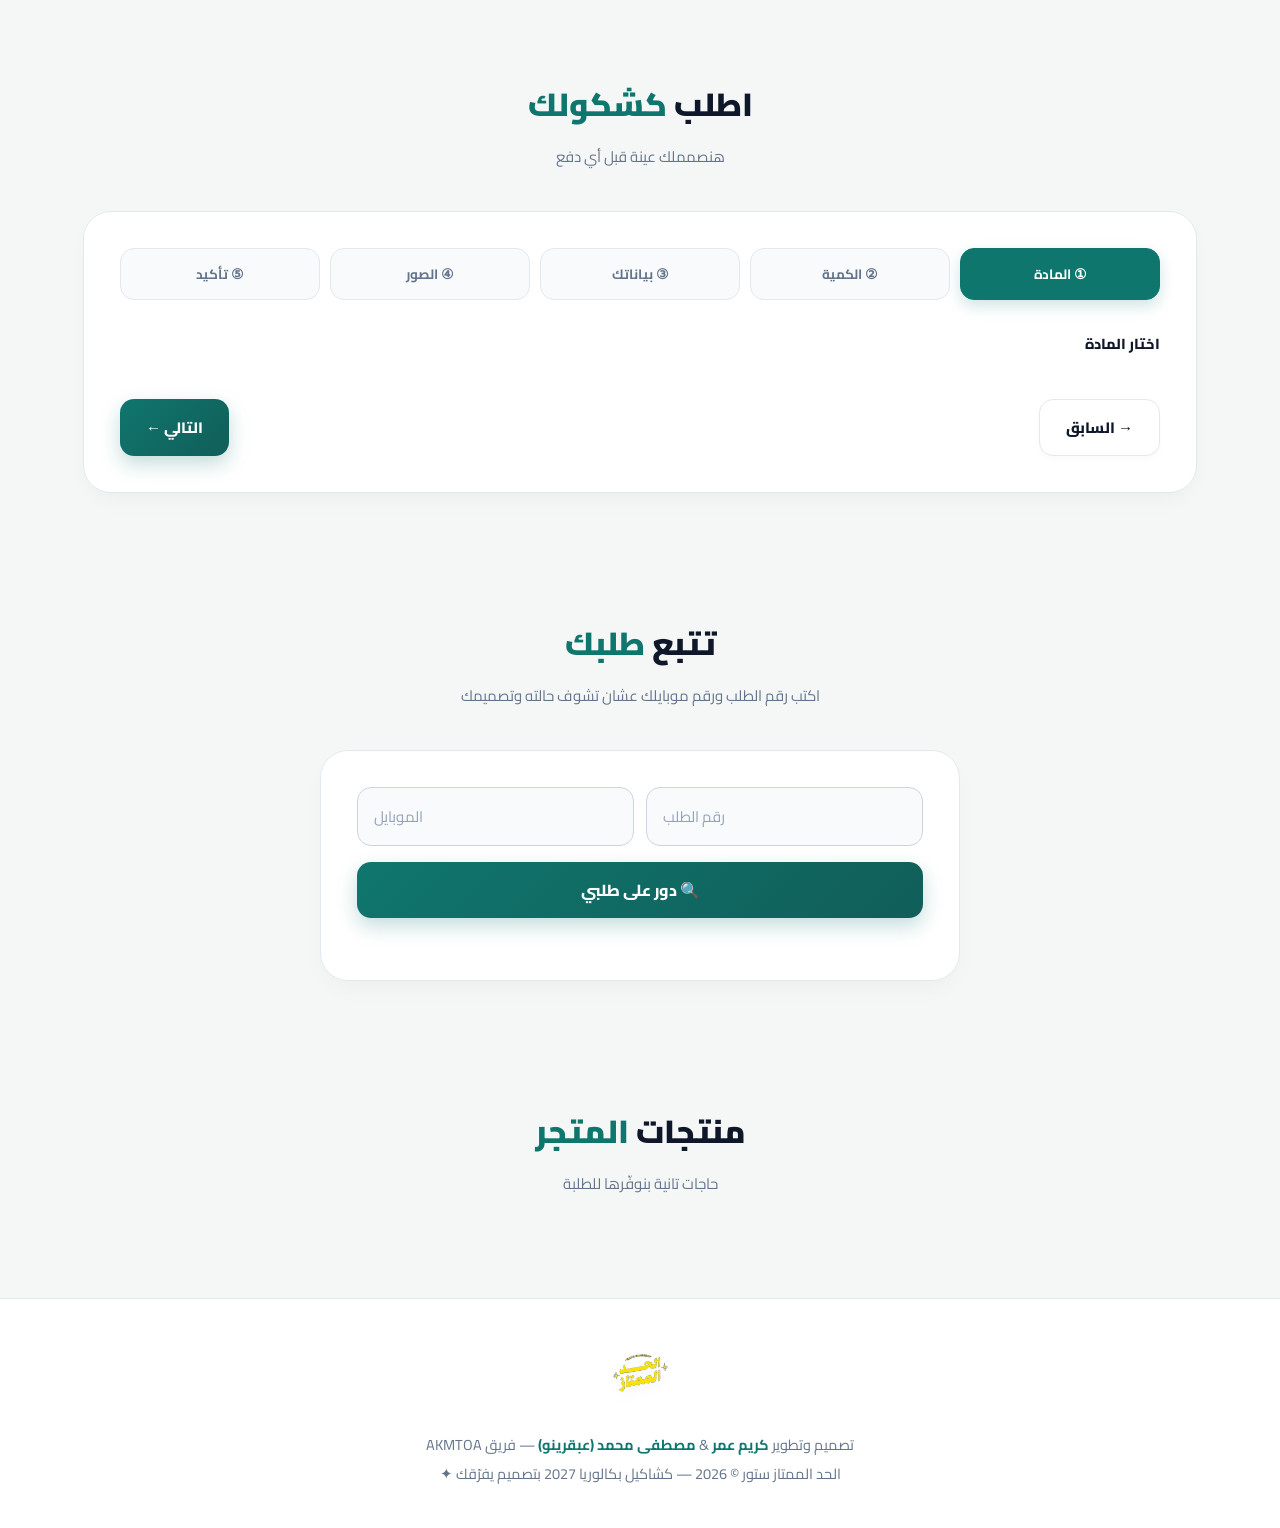
==== commit 2f5f858a: "Update index.html" ====
--- a/index.html
+++ b/index.html
@@ -11,132 +11,287 @@
 <script src="https://www.gstatic.com/firebasejs/10.12.2/firebase-app-compat.js"></script>
 <script src="https://www.gstatic.com/firebasejs/10.12.2/firebase-database-compat.js"></script>
 <style>
-:root{
-  --teal:#0c2f30; --teal2:#123f40; --teal3:#0a2425; --yellow:#ffd60a;
-  --yellow2:#ffe14d; --ink:#eaf6f2; --muted:#9dbcb8; --card:#11353680;
-  --danger:#ff5c5c; --ok:#3ddc84; --radius:18px;
-}
-*{margin:0;padding:0;box-sizing:border-box}
-html{scroll-behavior:smooth}
-body{font-family:'Cairo',sans-serif;background:var(--teal3);color:var(--ink);overflow-x:hidden}
-body::before{content:"";position:fixed;inset:0;z-index:-2;background:
-  radial-gradient(900px 500px at 85% -10%, #1c5b5c55, transparent),
-  radial-gradient(700px 500px at 0% 110%, #ffd60a14, transparent),var(--teal3)}
-.stars{position:fixed;inset:0;z-index:-1;pointer-events:none;opacity:.5}
-.wrap{max-width:1150px;margin:0 auto;padding:0 18px}
-header{position:sticky;top:0;z-index:50;background:#0a2425cc;backdrop-filter:blur(14px);border-bottom:1px solid #ffffff14}
-.nav{display:flex;align-items:center;gap:18px;padding:12px 0}
-.nav img{height:52px;filter:drop-shadow(0 0 12px #ffd60a55)}
-.nav .links{margin-inline-start:auto;display:flex;gap:6px;flex-wrap:wrap}
-.nav a{color:var(--ink);text-decoration:none;font-weight:700;font-size:14px;padding:8px 14px;border-radius:99px;transition:.25s}
-.nav a:hover,.nav a.active{background:#ffd60a22;color:var(--yellow)}
-.btn{display:inline-flex;align-items:center;justify-content:center;gap:8px;border:none;cursor:pointer;font-family:inherit;font-weight:800;border-radius:14px;padding:13px 26px;font-size:15px;transition:.25s;text-decoration:none}
-.btn-y{background:linear-gradient(135deg,var(--yellow),#ffb700);color:#122a2a;box-shadow:0 8px 24px #ffd60a33}
-.btn-y:hover{transform:translateY(-2px);box-shadow:0 14px 30px #ffd60a55}
-.btn-o{background:#ffffff14;color:var(--ink);border:1px solid #ffffff22}
-.btn-o:hover{background:#ffffff26}
-.btn-d{background:#ff5c5c22;color:var(--danger);border:1px solid #ff5c5c55}
-.btn-ok{background:#3ddc8422;color:var(--ok);border:1px solid #3ddc8455}
-.btn:disabled{opacity:.5;cursor:not-allowed;transform:none}
-.hero{text-align:center;padding:70px 18px 40px;position:relative}
-.hero .badge{display:inline-block;background:#ffd60a1c;color:var(--yellow);border:1px solid #ffd60a44;padding:7px 18px;border-radius:99px;font-weight:700;font-size:13px;margin-bottom:22px}
-.hero img.logo{width:min(340px,72vw);filter:drop-shadow(0 10px 40px #ffd60a33);animation:float 5s ease-in-out infinite}
-@keyframes float{0%,100%{transform:translateY(0)}50%{transform:translateY(-12px)}}
-.hero h1{font-size:clamp(26px,5vw,44px);font-weight:900;margin:10px 0 6px}
-.hero h1 span{color:var(--yellow)}
-.hero p{color:var(--muted);max-width:640px;margin:0 auto 26px;font-size:16px;line-height:1.9}
-.hero .cta{display:flex;gap:12px;justify-content:center;flex-wrap:wrap}
-section{padding:56px 0}
-.sec-title{text-align:center;margin-bottom:36px}
-.sec-title h2{font-size:clamp(22px,4vw,32px);font-weight:900}
-.sec-title h2 em{font-style:normal;color:var(--yellow)}
-.sec-title p{color:var(--muted);margin-top:6px}
-.grid{display:grid;gap:18px}
-.steps{grid-template-columns:repeat(auto-fit,minmax(220px,1fr))}
-.step{background:var(--card);border:1px solid #ffffff12;border-radius:var(--radius);padding:24px;text-align:center;transition:.3s}
-.step:hover{transform:translateY(-5px);border-color:#ffd60a55}
-.step .n{width:52px;height:52px;border-radius:16px;background:linear-gradient(135deg,var(--yellow),#ffb700);color:#122a2a;font-size:24px;font-weight:900;display:flex;align-items:center;justify-content:center;margin:0 auto 14px}
-.step h3{font-size:17px;margin-bottom:8px}
-.step p{color:var(--muted);font-size:13.5px;line-height:1.8}
-.samples{grid-template-columns:repeat(auto-fill,minmax(240px,1fr))}
-.sample{border-radius:var(--radius);overflow:hidden;border:1px solid #ffffff12;position:relative;cursor:zoom-in;background:#000}
-.sample img{width:100%;height:250px;object-fit:cover;display:block;transition:.4s}
-.sample:hover img{transform:scale(1.06)}
-.sample .tag{position:absolute;bottom:10px;right:10px;background:#0a2425cc;backdrop-filter:blur(6px);padding:5px 12px;border-radius:99px;font-size:12px;color:var(--yellow)}
-.panel{background:linear-gradient(160deg,#123c3d,#0b2829);border:1px solid #ffffff14;border-radius:24px;padding:28px;box-shadow:0 24px 60px #00000055}
-.wiz-steps{display:flex;gap:8px;margin-bottom:26px;flex-wrap:wrap}
-.wiz-steps .ws{flex:1;min-width:100px;text-align:center;padding:10px;border-radius:12px;background:#ffffff0a;color:var(--muted);font-weight:700;font-size:13px;transition:.3s;border:1px solid transparent}
-.wiz-steps .ws.on{background:#ffd60a1e;color:var(--yellow);border-color:#ffd60a55}
-.wstep{display:none;animation:fade .35s}
-.wstep.on{display:block}
-@keyframes fade{from{opacity:0;transform:translateY(10px)}to{opacity:1}}
-.subj-grid{display:grid;grid-template-columns:repeat(auto-fill,minmax(140px,1fr));gap:12px}
-.subj{background:#ffffff08;border:2px solid #ffffff10;border-radius:16px;padding:10px;cursor:pointer;text-align:center;transition:.25s}
-.subj:hover{transform:translateY(-3px)}
-.subj.sel{border-color:var(--yellow);background:#ffd60a14;box-shadow:0 0 0 3px #ffd60a22}
-.subj img{width:100%;height:110px;object-fit:cover;border-radius:10px}
-.subj b{display:block;font-size:13.5px;margin-top:8px}
-.subj small{color:var(--muted);font-size:11px}
-label{display:block;font-weight:700;font-size:14px;margin:16px 0 8px}
-input,select,textarea{width:100%;background:#081f20;border:1px solid #ffffff1c;color:var(--ink);border-radius:12px;padding:13px 15px;font-family:inherit;font-size:15px;transition:.2s}
-input:focus,select:focus,textarea:focus{outline:none;border-color:var(--yellow);box-shadow:0 0 0 3px #ffd60a22}
-input[type=file]{display:none}
-.qty-row{display:grid;grid-template-columns:repeat(3,1fr);gap:12px}
-.qty-card{background:#ffffff08;border:2px solid #ffffff12;border-radius:16px;padding:14px;text-align:center;cursor:pointer;transition:.25s}
-.qty-card.sel{border-color:var(--yellow);background:#ffd60a14}
-.qty-card b{font-size:20px;color:var(--yellow)}
-.qty-card small{display:block;color:var(--muted)}
-.qty-prev{margin-top:18px;border-radius:16px;overflow:hidden;border:1px solid #ffd60a44;text-align:center}
-.qty-prev img{width:100%;max-width:420px;display:block;margin:0 auto}
-.price-box{display:flex;justify-content:space-between;align-items:center;background:#ffd60a12;border:1px dashed #ffd60a66;border-radius:14px;padding:14px 18px;margin-top:18px;font-weight:800}
-.price-box .p{color:var(--yellow);font-size:24px}
-.offer{background:#3ddc8418;border:1px solid #3ddc8455;color:var(--ok);border-radius:12px;padding:10px 14px;font-size:13.5px;font-weight:700;margin-top:12px}
-.photos{display:grid;grid-template-columns:repeat(4,1fr);gap:10px;margin-top:8px}
-.ph{aspect-ratio:3/4;border:2px dashed #ffffff2c;border-radius:14px;display:flex;align-items:center;justify-content:center;cursor:pointer;overflow:hidden;position:relative;background:#081f20;transition:.2s}
-.ph:hover{border-color:var(--yellow)}
-.ph img{width:100%;height:100%;object-fit:cover}
-.ph .x{position:absolute;top:4px;left:4px;background:#000b;border:none;color:#fff;width:24px;height:24px;border-radius:50%;cursor:pointer;font-weight:900}
-.ph .plus{font-size:26px;color:var(--muted)}
-.wiz-nav{display:flex;justify-content:space-between;margin-top:26px;gap:10px}
-.toast{position:fixed;bottom:22px;right:50%;transform:translateX(50%) translateY(120px);background:#122e2f;border:1px solid var(--yellow);color:var(--ink);padding:14px 26px;border-radius:14px;font-weight:700;z-index:99;transition:.35s;box-shadow:0 12px 40px #000a;max-width:90vw;text-align:center}
-.toast.show{transform:translateX(50%) translateY(0)}
-.timeline{display:flex;flex-direction:column;gap:0;margin:20px 0}
-.tl{display:flex;gap:14px;position:relative;padding-bottom:26px}
-.tl::before{content:"";position:absolute;right:13px;top:28px;bottom:0;width:2px;background:#ffffff1e}
-.tl:last-child::before{display:none}
-.tl .dot{width:28px;height:28px;border-radius:50%;background:#ffffff14;border:2px solid #ffffff2c;flex-shrink:0;display:flex;align-items:center;justify-content:center;font-size:13px}
-.tl.done .dot{background:var(--yellow);border-color:var(--yellow);color:#122a2a}
-.tl b{font-size:14.5px}
-.tl small{color:var(--muted);display:block;font-size:12.5px}
-.status-chip{display:inline-block;padding:6px 16px;border-radius:99px;font-weight:800;font-size:13px}
-.pay-opt{display:flex;gap:12px;align-items:flex-start;background:#ffffff08;border:2px solid #ffffff14;border-radius:14px;padding:14px;cursor:pointer;transition:.2s;margin-bottom:10px}
-.pay-opt.sel{border-color:var(--yellow);background:#ffd60a12}
-.pay-opt input{width:auto;margin-top:4px}
-.pay-opt b{color:var(--yellow)}
-.pay-info{background:#081f20;border:1px solid #ffd60a44;border-radius:14px;padding:16px;margin-top:14px;line-height:2}
-.pay-info code{background:#ffd60a22;color:var(--yellow);padding:2px 10px;border-radius:8px;font-size:15px;direction:ltr;unicode-bidi:embed}
-.modal{position:fixed;inset:0;background:#000c;z-index:80;display:none;align-items:center;justify-content:center;padding:20px;backdrop-filter:blur(4px)}
-.modal.open{display:flex}
-.modal .box{background:#0e3233;border:1px solid #ffffff1e;border-radius:20px;max-width:720px;width:100%;max-height:90vh;overflow:auto;padding:20px}
-.modal img{width:100%;border-radius:14px}
-.products{grid-template-columns:repeat(auto-fill,minmax(230px,1fr))}
-.prod{background:var(--card);border:1px solid #ffffff12;border-radius:var(--radius);overflow:hidden;transition:.3s}
-.prod:hover{transform:translateY(-5px);border-color:#ffd60a55}
-.prod img{width:100%;height:200px;object-fit:cover}
-.prod .pb{padding:16px}
-.prod .pb b{font-size:16px}
-.prod .pr{color:var(--yellow);font-weight:900;font-size:19px;margin:6px 0}
-.prod .pr small{color:var(--muted);font-weight:400}
-footer{border-top:1px solid #ffffff12;padding:36px 0;text-align:center;color:var(--muted);font-size:14px;line-height:2}
-footer b{color:var(--yellow)}
-.hidden{display:none!important}
-.empty{text-align:center;color:var(--muted);padding:40px 10px}
-.admin-link{position:fixed;bottom:18px;left:18px;z-index:40;background:#0e3233cc;border:1px solid #ffffff22;color:var(--muted);width:44px;height:44px;border-radius:50%;display:flex;align-items:center;justify-content:center;text-decoration:none;font-size:18px;backdrop-filter:blur(8px)}
-@media(max-width:640px){.photos{grid-template-columns:repeat(2,1fr)}.nav img{height:42px}.nav a{padding:6px 10px;font-size:12.5px}}
+:root {
+  /* ألوان الوضع الفاتح العصري */
+  --primary: #0f766e;        /* لون تيل أساسي أنيق */
+  --primary-light: #ccfbf1;  /* تيل فاتح جداً للخلفيات */
+  --accent: #f59e0b;         /* لون أصفر/برتقالي للتنبيهات والأزرار */
+  --accent-light: #fef3c7;
+  --bg: #f4f7f6;             /* خلفية الموقع (رمادي فاتح جداً مريح للعين) */
+  --surface: #ffffff;        /* خلفية الكروت والبانلات (أبيض ناصع) */
+  --surface-alt: #f8fafc;    /* خلفية بديلة للمدخلات */
+  --text-main: #0f172a;      /* لون النصوص الأساسية (أسود مطفي) */
+  --text-muted: #64748b;     /* لون النصوص الفرعية (رمادي) */
+  --border: #e2e8f0;         /* لون الحدود */
+  --danger: #ef4444;
+  --danger-light: #fee2e2;
+  --ok: #10b981;
+  --ok-light: #d1fae5;
+  --radius: 20px;
+  --shadow: 0 10px 25px -5px rgba(0,0,0,0.04);
+  --shadow-hover: 0 20px 25px -5px rgba(15, 118, 110, 0.1);
+}
+* { margin: 0; padding: 0; box-sizing: border-box; }
+html { scroll-behavior: smooth; }
+body { 
+  font-family: 'Cairo', sans-serif; 
+  background: var(--bg); 
+  color: var(--text-main); 
+  overflow-x: hidden; 
+}
+/* لمسة جمالية في الخلفية */
+body::before {
+  content: "";
+  position: fixed;
+  inset: 0;
+  z-index: -2;
+  background: 
+    radial-gradient(circle at 85% -10%, rgba(15, 118, 110, 0.06), transparent 40%),
+    radial-gradient(circle at 0% 110%, rgba(245, 158, 11, 0.05), transparent 40%);
+}
+.wrap { max-width: 1150px; margin: 0 auto; padding: 0 18px; }
+
+/* الهيدر */
+header { 
+  position: sticky; 
+  top: 0; 
+  z-index: 50; 
+  background: rgba(255, 255, 255, 0.85); 
+  backdrop-filter: blur(12px); 
+  border-bottom: 1px solid var(--border); 
+  box-shadow: 0 4px 15px rgba(0,0,0,0.02);
+}
+.nav { display: flex; align-items: center; gap: 18px; padding: 12px 0; }
+.nav img { height: 52px; filter: drop-shadow(0 4px 6px rgba(0,0,0,0.05)); }
+.nav .links { margin-inline-start: auto; display: flex; gap: 6px; flex-wrap: wrap; }
+.nav a { 
+  color: var(--text-muted); 
+  text-decoration: none; 
+  font-weight: 700; 
+  font-size: 14px; 
+  padding: 8px 14px; 
+  border-radius: 99px; 
+  transition: .25s; 
+}
+.nav a:hover, .nav a.active { background: var(--primary-light); color: var(--primary); }
+
+/* الأزرار */
+.btn { 
+  display: inline-flex; align-items: center; justify-content: center; gap: 8px; 
+  border: none; cursor: pointer; font-family: inherit; font-weight: 800; 
+  border-radius: 14px; padding: 13px 26px; font-size: 15px; transition: .25s; 
+  text-decoration: none; 
+}
+.btn-y { 
+  background: linear-gradient(135deg, var(--primary), #115e59); 
+  color: #fff; 
+  box-shadow: 0 8px 20px rgba(15, 118, 110, 0.25); 
+}
+.btn-y:hover { transform: translateY(-3px); box-shadow: 0 12px 25px rgba(15, 118, 110, 0.35); }
+.btn-o { background: var(--surface); color: var(--text-main); border: 1px solid var(--border); box-shadow: 0 4px 6px rgba(0,0,0,0.02); }
+.btn-o:hover { background: var(--surface-alt); border-color: #cbd5e1; }
+.btn-d { background: var(--danger-light); color: var(--danger); border: 1px solid rgba(239, 68, 68, 0.2); }
+.btn-ok { background: var(--ok-light); color: var(--ok); border: 1px solid rgba(16, 185, 129, 0.2); }
+.btn:disabled { opacity: .6; cursor: not-allowed; transform: none !important; box-shadow: none !important; }
+
+/* القسم الرئيسي (الهيرو) */
+.hero { text-align: center; padding: 70px 18px 50px; position: relative; }
+.hero .badge { 
+  display: inline-block; background: var(--primary-light); color: var(--primary); 
+  border: 1px solid rgba(15, 118, 110, 0.2); padding: 7px 18px; 
+  border-radius: 99px; font-weight: 700; font-size: 13px; margin-bottom: 22px; 
+}
+.hero img.logo { width: min(320px, 72vw); animation: float 5s ease-in-out infinite; margin-bottom: 10px; filter: drop-shadow(0 15px 35px rgba(0,0,0,0.06)); }
+@keyframes float { 0%, 100% { transform: translateY(0) } 50% { transform: translateY(-12px) } }
+.hero h1 { font-size: clamp(26px, 5vw, 44px); font-weight: 900; margin: 10px 0 12px; color: var(--text-main); }
+.hero h1 span { color: var(--primary); }
+.hero p { color: var(--text-muted); max-width: 660px; margin: 0 auto 30px; font-size: 16px; line-height: 1.9; }
+.hero .cta { display: flex; gap: 12px; justify-content: center; flex-wrap: wrap; }
+
+/* الأقسام العامة */
+section { padding: 60px 0; }
+.sec-title { text-align: center; margin-bottom: 40px; }
+.sec-title h2 { font-size: clamp(24px, 4vw, 32px); font-weight: 900; color: var(--text-main); }
+.sec-title h2 em { font-style: normal; color: var(--primary); }
+.sec-title p { color: var(--text-muted); margin-top: 8px; font-size: 15px; }
+
+/* الكروت والشبكات */
+.grid { display: grid; gap: 20px; }
+.steps { grid-template-columns: repeat(auto-fit, minmax(220px, 1fr)); }
+.step { 
+  background: var(--surface); border: 1px solid var(--border); border-radius: var(--radius); 
+  padding: 28px 24px; text-align: center; transition: .3s; box-shadow: var(--shadow);
+}
+.step:hover { transform: translateY(-6px); border-color: var(--primary-light); box-shadow: var(--shadow-hover); }
+.step .n { 
+  width: 56px; height: 56px; border-radius: 18px; 
+  background: var(--primary-light); color: var(--primary); 
+  font-size: 24px; font-weight: 900; display: flex; align-items: center; justify-content: center; margin: 0 auto 18px; 
+}
+.step h3 { font-size: 18px; margin-bottom: 10px; color: var(--text-main); }
+.step p { color: var(--text-muted); font-size: 14px; line-height: 1.8; }
+
+.samples { grid-template-columns: repeat(auto-fill, minmax(240px, 1fr)); }
+.sample { 
+  border-radius: var(--radius); overflow: hidden; border: 1px solid var(--border); 
+  position: relative; cursor: zoom-in; background: var(--surface); box-shadow: var(--shadow); transition: .4s;
+}
+.sample img { width: 100%; height: 260px; object-fit: cover; display: block; transition: .5s; }
+.sample:hover { transform: translateY(-5px); box-shadow: var(--shadow-hover); }
+.sample:hover img { transform: scale(1.08); }
+.sample .tag { 
+  position: absolute; bottom: 12px; right: 12px; 
+  background: rgba(255,255,255,0.9); backdrop-filter: blur(6px); 
+  padding: 6px 14px; border-radius: 99px; font-size: 12px; color: var(--primary); font-weight: 800;
+  box-shadow: 0 4px 10px rgba(0,0,0,0.1);
+}
+
+/* لوحة الطلب (Wizard) */
+.panel { 
+  background: var(--surface); border: 1px solid var(--border); 
+  border-radius: 28px; padding: 36px; box-shadow: var(--shadow); 
+}
+.wiz-steps { display: flex; gap: 10px; margin-bottom: 30px; flex-wrap: wrap; }
+.wiz-steps .ws { 
+  flex: 1; min-width: 90px; text-align: center; padding: 12px 10px; border-radius: 14px; 
+  background: var(--surface-alt); color: var(--text-muted); font-weight: 700; font-size: 13.5px; 
+  transition: .3s; border: 1px solid var(--border); 
+}
+.wiz-steps .ws.on { background: var(--primary); color: #fff; border-color: var(--primary); box-shadow: 0 6px 15px rgba(15, 118, 110, 0.2); }
+.wstep { display: none; animation: fade .4s; }
+.wstep.on { display: block; }
+@keyframes fade { from { opacity: 0; transform: translateY(12px) } to { opacity: 1 } }
+
+/* اختيار المواد والكمية */
+.subj-grid { display: grid; grid-template-columns: repeat(auto-fill, minmax(140px, 1fr)); gap: 14px; }
+.subj { 
+  background: var(--surface); border: 2px solid var(--border); border-radius: 18px; 
+  padding: 12px; cursor: pointer; text-align: center; transition: .25s; 
+}
+.subj:hover { transform: translateY(-3px); border-color: #cbd5e1; }
+.subj.sel { border-color: var(--primary); background: var(--primary-light); box-shadow: 0 0 0 4px rgba(15, 118, 110, 0.1); }
+.subj img { width: 100%; height: 120px; object-fit: cover; border-radius: 12px; margin-bottom: 8px; }
+.subj b { display: block; font-size: 14px; color: var(--text-main); }
+.subj small { color: var(--text-muted); font-size: 11.5px; }
+
+label { display: block; font-weight: 800; font-size: 14.5px; margin: 20px 0 10px; color: var(--text-main); }
+input, select, textarea { 
+  width: 100%; background: var(--surface-alt); border: 1px solid #cbd5e1; color: var(--text-main); 
+  border-radius: 14px; padding: 14px 16px; font-family: inherit; font-size: 15px; transition: .2s; 
+}
+input:focus, select:focus, textarea:focus { outline: none; border-color: var(--primary); box-shadow: 0 0 0 4px var(--primary-light); background: var(--surface); }
+input::placeholder, textarea::placeholder { color: #94a3b8; }
+input[type=file] { display: none; }
+
+.qty-row { display: grid; grid-template-columns: repeat(3, 1fr); gap: 14px; }
+.qty-card { 
+  background: var(--surface); border: 2px solid var(--border); border-radius: 18px; 
+  padding: 18px 12px; text-align: center; cursor: pointer; transition: .25s; 
+}
+.qty-card.sel { border-color: var(--primary); background: var(--primary-light); box-shadow: 0 0 0 4px rgba(15, 118, 110, 0.1); }
+.qty-card b { font-size: 24px; color: var(--primary); font-weight: 900; }
+.qty-card small { display: block; color: var(--text-muted); margin-bottom: 6px; }
+.qty-card .price-txt { font-weight: 900; font-size: 15px; color: var(--text-main); }
+
+.qty-prev { margin-top: 22px; border-radius: 20px; overflow: hidden; border: 1px solid var(--border); text-align: center; background: var(--surface-alt); }
+.qty-prev img { width: 100%; max-width: 420px; display: block; margin: 0 auto; }
+
+.offer { background: var(--ok-light); border: 1px solid rgba(16, 185, 129, 0.3); color: var(--ok); border-radius: 14px; padding: 12px 16px; font-size: 14px; font-weight: 700; margin-top: 16px; text-align: center; }
+
+.photos { display: grid; grid-template-columns: repeat(4, 1fr); gap: 12px; margin-top: 10px; }
+.ph { 
+  aspect-ratio: 3/4; border: 2px dashed #cbd5e1; border-radius: 16px; 
+  display: flex; align-items: center; justify-content: center; cursor: pointer; overflow: hidden; 
+  position: relative; background: var(--surface-alt); transition: .2s; 
+}
+.ph:hover { border-color: var(--primary); background: var(--primary-light); }
+.ph img { width: 100%; height: 100%; object-fit: cover; }
+.ph .x { 
+  position: absolute; top: 6px; left: 6px; background: rgba(0,0,0,0.6); border: none; 
+  color: #fff; width: 26px; height: 26px; border-radius: 50%; cursor: pointer; font-weight: 900; backdrop-filter: blur(4px);
+}
+.ph .plus { font-size: 28px; color: #94a3b8; }
+
+.wiz-nav { display: flex; justify-content: space-between; margin-top: 32px; gap: 12px; }
+
+/* التتبع */
+.timeline { display: flex; flex-direction: column; gap: 0; margin: 24px 0; }
+.tl { display: flex; gap: 16px; position: relative; padding-bottom: 30px; }
+.tl::before { content: ""; position: absolute; right: 15px; top: 32px; bottom: 0; width: 2px; background: var(--border); }
+.tl:last-child::before { display: none; }
+.tl .dot { 
+  width: 32px; height: 32px; border-radius: 50%; background: var(--surface-alt); 
+  border: 2px solid #cbd5e1; flex-shrink: 0; display: flex; align-items: center; justify-content: center; font-size: 14px; color: transparent; transition: .3s;
+}
+.tl.done .dot { background: var(--primary); border-color: var(--primary); color: #fff; }
+.tl b { font-size: 15px; color: var(--text-main); }
+.tl small { color: var(--text-muted); display: block; font-size: 13px; margin-top: 4px; }
+
+.status-chip { display: inline-block; padding: 6px 16px; border-radius: 99px; font-weight: 800; font-size: 13px; }
+
+.pay-opt { 
+  display: flex; gap: 14px; align-items: flex-start; background: var(--surface); 
+  border: 2px solid var(--border); border-radius: 16px; padding: 16px; cursor: pointer; transition: .2s; margin-bottom: 12px; 
+}
+.pay-opt.sel { border-color: var(--primary); background: var(--primary-light); box-shadow: 0 0 0 4px rgba(15, 118, 110, 0.08); }
+.pay-opt input { width: auto; margin-top: 5px; transform: scale(1.2); accent-color: var(--primary); }
+.pay-opt b { color: var(--primary); font-size: 15px; }
+
+.pay-info { 
+  background: var(--surface-alt); border: 1px solid var(--border); 
+  border-radius: 16px; padding: 18px; margin-top: 16px; line-height: 1.9; color: var(--text-main); font-size: 14.5px;
+}
+.pay-info code { background: #e2e8f0; color: var(--text-main); padding: 4px 12px; border-radius: 8px; font-size: 15px; direction: ltr; unicode-bidi: embed; font-weight: 700; }
+
+/* المنتجات */
+.products { grid-template-columns: repeat(auto-fill, minmax(240px, 1fr)); }
+.prod { 
+  background: var(--surface); border: 1px solid var(--border); border-radius: var(--radius); 
+  overflow: hidden; transition: .3s; box-shadow: var(--shadow);
+}
+.prod:hover { transform: translateY(-6px); box-shadow: var(--shadow-hover); border-color: var(--primary-light); }
+.prod img { width: 100%; height: 220px; object-fit: cover; }
+.prod .pb { padding: 20px; }
+.prod .pb b { font-size: 17px; color: var(--text-main); }
+.prod .pr { color: var(--primary); font-weight: 900; font-size: 20px; margin: 8px 0; }
+.prod .pr small { color: var(--text-muted); font-weight: 400; font-size: 14px; }
+
+/* عناصر أخرى */
+.toast { 
+  position: fixed; bottom: 24px; right: 50%; transform: translateX(50%) translateY(120px); 
+  background: var(--text-main); color: #fff; padding: 14px 28px; border-radius: 16px; 
+  font-weight: 700; z-index: 99; transition: .4s cubic-bezier(0.175, 0.885, 0.32, 1.275); 
+  box-shadow: 0 15px 35px rgba(0,0,0,0.2); max-width: 90vw; text-align: center;
+}
+.toast.show { transform: translateX(50%) translateY(0); }
+
+.modal { position: fixed; inset: 0; background: rgba(15, 23, 42, 0.8); z-index: 80; display: none; align-items: center; justify-content: center; padding: 20px; backdrop-filter: blur(6px); }
+.modal.open { display: flex; }
+.modal .box { background: var(--surface); border-radius: 24px; max-width: 720px; width: 100%; max-height: 90vh; overflow: auto; padding: 24px; box-shadow: 0 25px 50px rgba(0,0,0,0.15); }
+.modal img { width: 100%; border-radius: 16px; }
+
+footer { border-top: 1px solid var(--border); padding: 40px 0; text-align: center; color: var(--text-muted); font-size: 14.5px; line-height: 2; background: #fff; }
+footer b { color: var(--primary); }
+.hidden { display: none !important; }
+.empty { text-align: center; color: var(--text-muted); padding: 40px 10px; font-weight: 600; }
+.admin-link { 
+  position: fixed; bottom: 20px; left: 20px; z-index: 40; 
+  background: rgba(255, 255, 255, 0.9); border: 1px solid var(--border); color: var(--text-muted); 
+  width: 48px; height: 48px; border-radius: 50%; display: flex; align-items: center; justify-content: center; 
+  text-decoration: none; font-size: 20px; backdrop-filter: blur(8px); box-shadow: 0 8px 20px rgba(0,0,0,0.08); transition: .3s;
+}
+.admin-link:hover { transform: scale(1.1); color: var(--primary); }
+
+@media(max-width: 640px) { 
+  .photos { grid-template-columns: repeat(2, 1fr); } 
+  .nav img { height: 42px; } 
+  .nav a { padding: 6px 10px; font-size: 13px; } 
+  .panel { padding: 24px 20px; }
+  .qty-card { padding: 14px 8px; }
+}
 </style>
 </head>
 <body>
-<canvas class="stars" id="stars"></canvas>
 
 <header><div class="wrap nav">
   <img src="assets/logo-transparent.png" alt="الحد الممتاز">
@@ -150,7 +305,7 @@
 </div></header>
 
 <div class="hero">
-  <div class="badge">✦ كشاكيل بكالوريا 2027 مخصصة باسمك وصورتك ✦</div>
+  <div class="badge">✦ كشاكيل بكالوريا 2027 مخصصة باسمك وصورتك ✦</div><br>
   <img class="logo" src="assets/logo-transparent.png" alt="الحد الممتاز ستور">
   <h1>الحد <span>الممتاز</span> ستور</h1>
   <p>كشكولك يتصمم على ذوقك — صورتك، اسمك، ومادتك. اختار المادة، ابعت صورك، واستلم تصميمك قبل ما تدفع جنيه واحد. مواد أساسية: عربي • إنجليزي • تاريخ + مادة اختيارية من 7 اختيارات.</p>
@@ -163,10 +318,10 @@
 <section id="how"><div class="wrap">
   <div class="sec-title"><h2>إزاي <em>تطلب</em> كشكولك؟</h2><p>4 خطوات بس وكشكولك يوصلك</p></div>
   <div class="grid steps">
-    <div class="step"><div class="n">1</div><h3>اختار مادتك والكمية</h3><p>3 مواد أساسية + مادة اختيارية. الكشكول بـ <span class="pr-s">100</span> جنيه، ولو طلبت 4 بـ <span class="pr-b">350</span> بدل 400.</p></div>
-    <div class="step"><div class="n">2</div><h3>ابعت اسمك وصورك</h3><p>اكتب اسمك بالعربي والإنجليزي وابعت من 3 لـ 4 صور ليك عشان نصمم عليها.</p></div>
+    <div class="step"><div class="n">1</div><h3>اختار مادتك والكمية</h3><p>3 مواد أساسية + مادة اختيارية. الكشكول بـ <span class="pr-s">100</span> جنيه، ووفر أكتر مع عروض الباقات.</p></div>
+    <div class="step"><div class="n">2</div><h3>ابعت اسمك وصورك</h3><p>اكتب اسمك بالعربي والإنجليزي وابعت من 3 لـ 4 صور ليك عشان نصمم عليها بشكل احترافي.</p></div>
     <div class="step"><div class="n">3</div><h3>شوف التصميم ووافق</h3><p>بنعمل التصميم ونبعتهولك، لو عجبك توافق وتكمّل، لو مش عاجبك تطلب تعديل مجاناً.</p></div>
-    <div class="step"><div class="n">4</div><h3>ادفع واستلم</h3><p>كاش عند الاستلام، أو انستا باي / محفظة، وابعت الإيصال على واتساب.</p></div>
+    <div class="step"><div class="n">4</div><h3>ادفع واستلم</h3><p>ادفع كاش عند الاستلام، أو انستا باي / محفظة إلكترونية بكل سهولة وأمان.</p></div>
   </div>
 </div></section>
 
@@ -201,11 +356,11 @@
     <div class="wstep" data-step="2">
       <label>اختار عدد الكشاكيل</label>
       <div class="qty-row" id="qtyRow">
-        <div class="qty-card sel" data-qty="1"><b>1</b><small>كشكول</small><div class="pr-s" style="color:var(--yellow);font-weight:900">100 ج.م</div></div>
-        <div class="qty-card" data-qty="2"><b>2</b><small>كشكول</small><div class="pr-s" style="color:var(--yellow);font-weight:900">200 ج.م</div></div>
-        <div class="qty-card" data-qty="4"><b>4</b><small>كشكول</small><div style="color:var(--ok);font-weight:900">350 ج.م</div></div>
+        <div class="qty-card sel" data-qty="1"><b>1</b><small>كشكول</small><div class="price-txt" id="pr-qty-1">100 ج.م</div></div>
+        <div class="qty-card" data-qty="2"><b>2</b><small>كشكول</small><div class="price-txt" id="pr-qty-2">200 ج.م</div></div>
+        <div class="qty-card" data-qty="4"><b>4</b><small>كشكول</small><div class="price-txt" id="pr-qty-4" style="color:var(--ok)">350 ج.م</div></div>
       </div>
-      <div class="offer">🎁 عرض الباقة: 4 كشاكيل بـ 350 بدل 400 — وفّر 50 جنيه!</div>
+      <div class="offer" id="bundle-offer">🎁 عرض الباقة: 4 كشاكيل بـ 350 بدل 400 — وفّر 50 جنيه!</div>
       <div class="qty-prev"><img id="qtyPrev" src="assets/ui/qty-1.jpg" alt="معاينة الكمية"></div>
     </div>
 
@@ -219,12 +374,12 @@
     <div class="wstep" data-step="4">
       <label>ابعت من 3 لـ 4 صور ليك *</label>
       <div class="photos" id="photos"></div>
-      <p style="color:var(--muted);font-size:13px;margin-top:10px">📷 صور واضحة ومنورة هتطلع التصميم أحلى. الصور هتتحفظ عندنا بس عشان التصميم.</p>
+      <p style="color:var(--text-muted);font-size:13px;margin-top:14px">📷 صور واضحة ومنورة هتطلع التصميم أحلى. الصور هتتحفظ عندنا بس عشان التصميم.</p>
     </div>
 
     <div class="wstep" data-step="5">
       <label>راجع طلبك</label>
-      <div id="review" style="background:#081f20;border-radius:14px;padding:18px;line-height:2.1"></div>
+      <div id="review" style="background:var(--surface-alt); border:1px solid var(--border); border-radius:16px; padding:22px; line-height:2.2; font-size:15px;"></div>
     </div>
 
     <div class="wiz-nav">
@@ -236,13 +391,13 @@
 
 <section id="track"><div class="wrap">
   <div class="sec-title"><h2>تتبع <em>طلبك</em></h2><p>اكتب رقم الطلب ورقم موبايلك عشان تشوف حالته وتصميمك</p></div>
-  <div class="panel" style="max-width:640px;margin:0 auto">
-    <div style="display:grid;grid-template-columns:1fr 1fr;gap:10px">
+  <div class="panel" style="max-width:640px; margin:0 auto">
+    <div style="display:grid; grid-template-columns:1fr 1fr; gap:12px">
       <input id="trackId" dir="ltr" placeholder="رقم الطلب">
       <input id="trackPhone" dir="ltr" placeholder="الموبايل">
     </div>
-    <button class="btn btn-y" style="width:100%;margin-top:14px" id="trackBtn">🔍 دور على طلبي</button>
-    <div id="trackResult" style="margin-top:22px"></div>
+    <button class="btn btn-y" style="width:100%; margin-top:16px; font-size:16px;" id="trackBtn">🔍 دور على طلبي</button>
+    <div id="trackResult" style="margin-top:26px"></div>
   </div>
 </div></section>
 
@@ -252,7 +407,7 @@
 </div></section>
 
 <footer>
-  <img src="assets/logo-transparent.png" style="height:70px;margin-bottom:10px" alt="">
+  <img src="assets/logo-transparent.png" style="height:70px; margin-bottom:12px; filter:drop-shadow(0 4px 6px rgba(0,0,0,0.05))" alt="">
   <div>تصميم وتطوير <b>كريم عمر</b> & <b>مصطفى محمد (عبقرينو)</b> — فريق AKMTOA</div>
   <div>الحد الممتاز ستور © 2026 — كشاكيل بكالوريا 2027 بتصميم يفرّقك ✦</div>
 </footer>
@@ -263,6 +418,7 @@
 <div class="toast" id="toast"></div>
 
 <script>
+// إعدادات فايربيز (كما هي)
 const firebaseConfig = {
   apiKey: "AIzaSyCSgvi4tyeoQKSw-o8SZ_oFms0zfjgR6kU",
   authDomain: "alhady.firebaseapp.com",
@@ -289,229 +445,369 @@
   {key:'lang2',label:'اللغة الثانية',labelEn:'2nd LANGUAGE',img:'assets/covers/lang2.jpg',main:false},
 ];
 let SUBJECTS = [...DEF_SUBJECTS];
-let SETTINGS = {priceSingle:100,bundleQty:4,bundlePrice:350,instapay:'kemo_omar15',wallet:'01101258549',whatsapp:'201101258549'};
-
-const $ = s=>document.querySelector(s), $$=s=>document.querySelectorAll(s);
-const toast = m=>{const t=$('#toast');t.textContent=m;t.classList.add('show');clearTimeout(t._x);t._x=setTimeout(()=>t.classList.remove('show'),3200)};
-const money = n=>n+' ج.م';
+let SETTINGS = {priceSingle:100, bundleQty:4, bundlePrice:350, instapay:'kemo_omar15', wallet:'01101258549', whatsapp:'201101258549'};
+
+const $ = s => document.querySelector(s), $$ = s => document.querySelectorAll(s);
+const toast = m => { const t=$('#toast'); t.textContent=m; t.classList.add('show'); clearTimeout(t._x); t._x=setTimeout(()=>t.classList.remove('show'),3500) };
+const money = n => n + ' ج.م';
 const modal = $('#modal');
 
-/* stars bg */
-(()=>{const c=$('#stars'),x=c.getContext('2d');let W,H;const rs=()=>{W=c.width=innerWidth;H=c.height=innerHeight};rs();addEventListener('resize',rs);
-const S=Array.from({length:70},()=>({x:Math.random()*innerWidth,y:Math.random()*innerHeight,r:Math.random()*1.6+.3,s:Math.random()*.3+.05}));
-(function loop(){x.clearRect(0,0,W,H);S.forEach(p=>{p.y-=p.s;if(p.y<0)p.y=H;x.globalAlpha=.4+Math.sin(Date.now()/800+p.x)*.3;x.fillStyle='#ffd60a';x.beginPath();x.arc(p.x,p.y,p.r,0,7);x.fill()});requestAnimationFrame(loop)})()})();
-
-/* samples */
-$('#samplesGrid').innerHTML = Array.from({length:8},(_,i)=>
+/* تهيئة كروت عرض الأعمال (الأمثلة) */
+$('#samplesGrid').innerHTML = Array.from({length:8}, (_,i) =>
  `<div class="sample" onclick="showModal('assets/samples/sample-${i+1}.jpg')"><img loading="lazy" src="assets/samples/sample-${i+1}.jpg" alt="كشاكيل سابقة"><span class="tag">تصميم #${i+1}</span></div>`).join('');
-function showModal(src){$('#modalImg').src=src;modal.classList.add('open')}
-modal.onclick=e=>{if(e.target===modal)modal.classList.remove('open')};
-
-/* load settings & subjects from firebase */
-db.ref('settings').on('value',s=>{const v=s.val();if(v){SETTINGS={...SETTINGS,...v};
-  $$('.pr-s').forEach(e=>e.textContent=SETTINGS.priceSingle);
-  $$('.pr-b').forEach(e=>e.textContent=SETTINGS.bundlePrice);
-  const q4=$('.qty-card[data-qty="4"] div:last-child'); if(q4)q4.textContent=SETTINGS.bundlePrice+' ج.م';
-}});
-db.ref('covers').on('value',s=>{const v=s.val();if(v){SUBJECTS=Object.values(v).filter(x=>x.active!==false);renderSubjects()}});
-function renderSubjects(){
-  $('#subjGrid').innerHTML = SUBJECTS.map((s,i)=>`<div class="subj" data-i="${i}" data-key="${s.key}"><img src="${s.img}" loading="lazy" alt="${s.label}"><b>${s.label}</b><small>${s.main?'مادة أساسية':'اختيارية'}</small></div>`).join('');
-  $$('.subj').forEach(el=>el.onclick=()=>{$$('.subj').forEach(x=>x.classList.remove('sel'));el.classList.add('sel');
-    $('#lang2box').classList.toggle('hidden',el.dataset.key!=='lang2');renderReview()});
+function showModal(src) { $('#modalImg').src=src; modal.classList.add('open') }
+modal.onclick = e => { if(e.target===modal) modal.classList.remove('open') };
+
+/* استدعاء الإعدادات والمواد من قاعدة البيانات */
+db.ref('settings').on('value', s => {
+  const v = s.val(); 
+  if(v) { 
+    SETTINGS = { ...SETTINGS, ...v };
+    
+    // تصحيح الأخطاء المنطقية في عرض الأسعار: 
+    // ربط القيم الديناميكية بناءً على الإعدادات بدل كتابتها بشكل ثابت
+    $$('.pr-s').forEach(e => e.textContent = SETTINGS.priceSingle);
+    
+    const q1 = $('#pr-qty-1'); if(q1) q1.textContent = SETTINGS.priceSingle + ' ج.م';
+    const q2 = $('#pr-qty-2'); if(q2) q2.textContent = (SETTINGS.priceSingle * 2) + ' ج.م';
+    const q4 = $('#pr-qty-4'); if(q4) q4.textContent = SETTINGS.bundlePrice + ' ج.م';
+    
+    const offerBox = $('#bundle-offer');
+    if(offerBox) {
+      const discount = (SETTINGS.bundleQty * SETTINGS.priceSingle) - SETTINGS.bundlePrice;
+      offerBox.textContent = `🎁 عرض الباقة: ${SETTINGS.bundleQty} كشاكيل بـ ${SETTINGS.bundlePrice} بدل ${SETTINGS.bundleQty * SETTINGS.priceSingle} — وفّر ${discount} جنيه!`;
+    }
+  }
+});
+
+db.ref('covers').on('value', s => {
+  const v = s.val(); 
+  if(v) { 
+    SUBJECTS = Object.values(v).filter(x => x.active !== false); 
+    renderSubjects();
+  }
+});
+
+function renderSubjects() {
+  $('#subjGrid').innerHTML = SUBJECTS.map((s,i) => 
+    `<div class="subj" data-i="${i}" data-key="${s.key}"><img src="${s.img}" loading="lazy" alt="${s.label}"><b>${s.label}</b><small>${s.main?'مادة أساسية':'اختيارية'}</small></div>`
+  ).join('');
+  
+  $$('.subj').forEach(el => el.onclick = () => {
+    $$('.subj').forEach(x => x.classList.remove('sel')); 
+    el.classList.add('sel');
+    $('#lang2box').classList.toggle('hidden', el.dataset.key !== 'lang2'); 
+    renderReview();
+  });
 }
 renderSubjects();
 
-/* wizard */
-let step=1, order={subject:null,qty:1,photos:[]};
-function goto(n){
-  step=Math.min(5,Math.max(1,n));
-  $$('.wstep').forEach(e=>e.classList.toggle('on',+e.dataset.step===step));
-  $$('.ws').forEach(e=>e.classList.toggle('on',+e.dataset.ws<=step));
-  $('#prevBtn').style.visibility=step===1?'hidden':'visible';
-  $('#nextBtn').textContent=step===5?'✅ تأكيد الطلب':'التالي ←';
-  if(step===5)renderReview();
-}
-$('#prevBtn').onclick=()=>goto(step-1);
-$('#nextBtn').onclick=()=>{ if(!validateStep())return; if(step<5)goto(step+1); else submitOrder(); };
-
-function validateStep(){
-  if(step===1&&!order.subject)return toast('⚠️ اختار المادة الأول'),false;
-  if(step===3){
-    if(!$('#nameAr').value.trim())return toast('⚠️ اكتب اسمك بالعربي'),false;
-    if(!$('#nameEn').value.trim())return toast('⚠️ اكتب اسمك بالإنجليزي'),false;
-    const ph=$('#phone').value.replace(/\s/g,'');
-    if(!/^01\d{9}$/.test(ph))return toast('⚠️ رقم الموبايل لازم يكون 11 رقم ويبدأ بـ 01'),false;
+/* نظام خطوات الطلب (Wizard) */
+let step = 1, order = { subject: null, qty: 1, photos: [] };
+
+function goto(n) {
+  step = Math.min(5, Math.max(1, n));
+  $$('.wstep').forEach(e => e.classList.toggle('on', +e.dataset.step === step));
+  $$('.ws').forEach(e => e.classList.toggle('on', +e.dataset.ws <= step));
+  $('#prevBtn').style.visibility = step === 1 ? 'hidden' : 'visible';
+  $('#nextBtn').textContent = step === 5 ? '✅ تأكيد الطلب' : 'التالي ←';
+  if(step === 5) renderReview();
+}
+$('#prevBtn').onclick = () => goto(step - 1);
+$('#nextBtn').onclick = () => { if(!validateStep()) return; if(step < 5) goto(step + 1); else submitOrder(); };
+
+function validateStep() {
+  if(step === 1 && !order.subject) return toast('⚠️ من فضلك اختار المادة الأول'), false;
+  if(step === 3) {
+    if(!$('#nameAr').value.trim()) return toast('⚠️ اكتب اسمك بالعربي'), false;
+    if(!$('#nameEn').value.trim()) return toast('⚠️ اكتب اسمك بالإنجليزي'), false;
+    const ph = $('#phone').value.replace(/\s/g,'');
+    if(!/^01\d{9}$/.test(ph)) return toast('⚠️ رقم الموبايل لازم يكون 11 رقم ويبدأ بـ 01'), false;
   }
-  if(step===4&&order.photos.length<3)return toast('⚠️ ابعت على الأقل 3 صور'),false;
+  if(step === 4 && order.photos.length < 3) return toast('⚠️ ابعت على الأقل 3 صور للحصول على تصميم أفضل'), false;
   return true;
 }
-function price(){const p=SETTINGS.priceSingle;return order.qty>=SETTINGS.bundleQty?SETTINGS.bundlePrice:order.qty*p}
-function renderReview(){
-  const s=SUBJECTS.find(x=>x.key===order.subject);
-  const extra=order.subject==='lang2'?(' — '+$('#lang2sel').value):'';
-  $('#review').innerHTML=`
-   📚 المادة: <b style="color:var(--yellow)">${s?s.label+extra:'—'}</b><br>
+
+// تم تصحيح الخوارزمية الكارثية للتسعير (بحيث تحسب المضاعفات الفردية بعد الباقة بشكل صحيح)
+function price() {
+  const p = SETTINGS.priceSingle;
+  const bQty = SETTINGS.bundleQty;
+  const bPrice = SETTINGS.bundlePrice;
+  
+  if (order.qty >= bQty) {
+    const bundles = Math.floor(order.qty / bQty);
+    const remainder = order.qty % bQty;
+    return (bundles * bPrice) + (remainder * p);
+  }
+  return order.qty * p;
+}
+
+function renderReview() {
+  const s = SUBJECTS.find(x => x.key === order.subject);
+  const extra = order.subject === 'lang2' ? (' — ' + $('#lang2sel').value) : '';
+  $('#review').innerHTML = `
+   📚 المادة: <b style="color:var(--primary)">${s ? s.label + extra : '—'}</b><br>
    🔢 الكمية: <b>${order.qty} كشكول</b><br>
-   👤 الاسم: <b>${$('#nameAr').value||'—'}</b> / <b dir="ltr">${$('#nameEn').value||'—'}</b><br>
-   📱 الموبايل: <b dir="ltr">${$('#phone').value||'—'}</b><br>
-   🖼️ الصور: <b>${order.photos.length} صور</b><br>
-   💰 الإجمالي: <b style="color:var(--yellow);font-size:19px">${money(price())}</b>
-   ${$('#notes').value?'<br>📝 ملاحظات: '+$('#notes').value:''}`;
-}
-$('#qtyRow').addEventListener('click',e=>{
-  const c=e.target.closest('.qty-card');if(!c)return;
-  $$('.qty-card').forEach(x=>x.classList.remove('sel'));c.classList.add('sel');
-  order.qty=+c.dataset.qty;
-  $('#qtyPrev').src=`assets/ui/qty-${order.qty}.jpg`;
+   👤 الاسم: <b>${$('#nameAr').value || '—'}</b> / <b dir="ltr">${$('#nameEn').value || '—'}</b><br>
+   📱 الموبايل: <b dir="ltr">${$('#phone').value || '—'}</b><br>
+   🖼️ الصور: <b>${order.photos.length} صور مرفوعة</b><br>
+   💰 الإجمالي: <b style="color:var(--primary); font-size:22px">${money(price())}</b>
+   ${$('#notes').value ? '<br>📝 ملاحظات: ' + $('#notes').value : ''}`;
+}
+
+$('#qtyRow').addEventListener('click', e => {
+  const c = e.target.closest('.qty-card'); if(!c) return;
+  $$('.qty-card').forEach(x => x.classList.remove('sel')); 
+  c.classList.add('sel');
+  order.qty = +c.dataset.qty;
+  $('#qtyPrev').src = `assets/ui/qty-${order.qty}.jpg`;
+  renderReview();
 });
-['nameAr','nameEn','phone','notes','lang2sel'].forEach(id=>$('#'+id).addEventListener('input',renderReview));
-
-/* photo slots */
-const photosEl=$('#photos');
-function renderPhotos(){
-  photosEl.innerHTML='';
-  order.photos.forEach((p,i)=>{
-    const d=document.createElement('div');d.className='ph';
-    d.innerHTML=`<img src="${p}"><button class="x" type="button">✕</button>`;
-    d.querySelector('.x').onclick=e=>{e.stopPropagation();order.photos.splice(i,1);renderPhotos()};
-    d.onclick=()=>showModal(p);photosEl.appendChild(d);
+['nameAr','nameEn','phone','notes','lang2sel'].forEach(id => $('#'+id).addEventListener('input', renderReview));
+
+/* رفع ومعالجة الصور */
+const photosEl = $('#photos');
+function renderPhotos() {
+  photosEl.innerHTML = '';
+  order.photos.forEach((p, i) => {
+    const d = document.createElement('div'); d.className = 'ph';
+    d.innerHTML = `<img src="${p}"><button class="x" type="button">✕</button>`;
+    d.querySelector('.x').onclick = e => { e.stopPropagation(); order.photos.splice(i, 1); renderPhotos(); };
+    d.onclick = () => showModal(p); 
+    photosEl.appendChild(d);
   });
-  if(order.photos.length<4){
-    const d=document.createElement('label');d.className='ph';
-    d.innerHTML='<span class="plus">＋</span><input type="file" accept="image/*">';
-    d.querySelector('input').onchange=e=>compress(e.target.files[0],b=>{order.photos.push(b);renderPhotos()});
+  if(order.photos.length < 4) {
+    const d = document.createElement('label'); d.className = 'ph';
+    d.innerHTML = '<span class="plus">＋</span><input type="file" accept="image/*">';
+    d.querySelector('input').onchange = e => compress(e.target.files[0], b => { order.photos.push(b); renderPhotos(); });
     photosEl.appendChild(d);
   }
 }
 renderPhotos();
-function compress(file,cb,maxDim=800,q=.7){
-  const r=new FileReader();r.onload=e=>{const img=new Image();img.onload=()=>{
-    let w=img.width,h=img.height;const s=Math.min(1,maxDim/Math.max(w,h));
-    const c=document.createElement('canvas');c.width=w*s;c.height=h*s;
-    c.getContext('2d').drawImage(img,0,0,c.width,c.height);cb(c.toDataURL('image/jpeg',q));
-  };img.src=e.target.result};r.readAsDataURL(file);
-}
-
-/* submit order */
-let submitting=false;
-function submitOrder(){
-  if(submitting)return;submitting=true;
-  const btn=$('#nextBtn');btn.disabled=true;btn.textContent='⏳ بيتبعت...';
-  const s=SUBJECTS.find(x=>x.key===order.subject);
-  const data={
-    nameAr:$('#nameAr').value.trim(),nameEn:$('#nameEn').value.trim(),
-    phone:$('#phone').value.trim(),subject:order.subject,
-    subjectLabel:s.label+(order.subject==='lang2'?' — '+$('#lang2sel').value:''),
-    qty:order.qty,total:price(),notes:$('#notes').value.trim(),
-    photos:order.photos,status:'pending',createdAt:Date.now(),history:{pending:Date.now()}
+
+function compress(file, cb, maxDim = 800, q = 0.7) {
+  if(!file) return;
+  const r = new FileReader();
+  r.onload = e => {
+    const img = new Image();
+    img.onload = () => {
+      let w = img.width, h = img.height; 
+      const s = Math.min(1, maxDim / Math.max(w, h));
+      const c = document.createElement('canvas'); 
+      c.width = w * s; c.height = h * s;
+      c.getContext('2d').drawImage(img, 0, 0, c.width, c.height); 
+      cb(c.toDataURL('image/jpeg', q));
+    }; 
+    img.src = e.target.result;
+  }; 
+  r.readAsDataURL(file);
+}
+
+/* رفع الطلب لقاعدة البيانات */
+let submitting = false;
+function submitOrder() {
+  if(submitting) return; submitting = true;
+  const btn = $('#nextBtn'); btn.disabled = true; btn.textContent = '⏳ جاري الحفظ...';
+  
+  const s = SUBJECTS.find(x => x.key === order.subject);
+  const data = {
+    nameAr: $('#nameAr').value.trim(), 
+    nameEn: $('#nameEn').value.trim(),
+    phone: $('#phone').value.trim(), 
+    subject: order.subject,
+    subjectLabel: s.label + (order.subject === 'lang2' ? ' — ' + $('#lang2sel').value : ''),
+    qty: order.qty, 
+    total: price(), 
+    notes: $('#notes').value.trim(),
+    photos: order.photos, 
+    status: 'pending', 
+    createdAt: Date.now(), 
+    history: { pending: Date.now() }
   };
-  db.ref('orders').push(data).then(ref=>{
-    submitting=false;btn.disabled=false;
-    const oid=ref.key;
-    $$('.wstep').forEach(e=>e.classList.remove('on'));
-    $('.wiz-steps').style.display='none';$('.wiz-nav').style.display='none';
-    const p=document.createElement('div');p.className='wstep on';p.dataset.step='9';
-    p.innerHTML=`<div style="text-align:center;padding:30px 10px">
-      <div style="font-size:56px">🎉</div>
-      <h3 style="font-size:22px;margin:10px 0">تم استلام طلبك بنجاح!</h3>
-      <p style="color:var(--muted)">احفظ رقم طلبك عشان تتبع التصميم:</p>
-      <div style="font-size:26px;font-weight:900;color:var(--yellow);letter-spacing:2px;margin:14px 0;direction:ltr">${oid}</div>
+  
+  db.ref('orders').push(data).then(ref => {
+    submitting = false; btn.disabled = false;
+    const oid = ref.key;
+    $$('.wstep').forEach(e => e.classList.remove('on'));
+    $('.wiz-steps').style.display = 'none'; $('.wiz-nav').style.display = 'none';
+    
+    const p = document.createElement('div'); p.className = 'wstep on'; p.dataset.step = '9';
+    p.innerHTML = `<div style="text-align:center; padding:40px 10px">
+      <div style="font-size:64px; margin-bottom:10px;">🎉</div>
+      <h3 style="font-size:24px; margin-bottom:12px; color:var(--text-main);">تم استلام طلبك بنجاح!</h3>
+      <p style="color:var(--text-muted); font-size:15px;">احفظ رقم طلبك عشان تقدر تتابع التصميم خطوة بخطوة:</p>
+      <div style="font-size:28px; font-weight:900; color:var(--primary); letter-spacing:2px; margin:20px 0; direction:ltr; background:var(--primary-light); border-radius:12px; padding:10px; display:inline-block;">${oid}</div>
+      <br>
       <button class="btn btn-y" onclick="prefillTrack('${oid}')">تتبع طلبي 🔍</button>
-      <p style="color:var(--muted);font-size:13px;margin-top:16px">هنصمم ونبعتلك العينة في أقرب وقت — هنكلمك على واتساب.</p></div>`;
-    p.querySelector('.btn').onclick=()=>{prefillTrack(oid)};
+      <p style="color:var(--text-muted); font-size:14px; margin-top:20px;">هنصمم ونبعتلك العينة في أقرب وقت — هنكلمك على واتساب.</p>
+      </div>`;
     $('.panel').appendChild(p);
     toast('✅ تم استلام طلبك!');
-  }).catch(err=>{submitting=false;btn.disabled=false;btn.textContent='✅ تأكيد الطلب';toast('❌ حصل خطأ — حاول تاني')});
-}
-function prefillTrack(oid){$('#trackId').value=oid;document.getElementById('track').scrollIntoView({behavior:'smooth'});doTrack()}
-
-/* track order */
-$('#trackBtn').onclick=doTrack;
-const STATUS_MAP={
-  pending:['تم استلام طلبك','🟡','#ffd60a'],designing:['قيد التصميم','🎨','#4db8ff'],
-  preview:['التصميم جاهز — لسه ما وافقتش','👀','#b78bff'],changes:['في تعديلات مطلوبة','🔁','#ff9d4d'],
-  approved:['وافقت على التصميم ✅','✅','#3ddc84'],checkout:['بيانات الشحن اتسجلت','📦','#3ddc84'],
-  paid:['تم الدفع','💵','#3ddc84'],delivered:['تم التسليم 🎉','🏁','#3ddc84'],cancelled:['الطلب اتلغى','❌','#ff5c5c']};
-const FLOW=['pending','designing','preview','approved','checkout','paid','delivered'];
-
-$('#trackResult').addEventListener('click',e=>{
-  const b=e.target.closest('[data-act]');if(!b)return;
-  const {act,oid}=b.dataset;
-  if(act==='approve'){db.ref('orders/'+oid).update({status:'approved',approvedAt:Date.now(),'history/approved':Date.now()}).then(()=>toast('✅ تمت الموافقة — كمّل بيانات الشحن'))}
-  if(act==='changes'){const n=prompt('اكتب التعديلات اللي عايزها:');if(n)db.ref('orders/'+oid).update({status:'changes',changeNote:n,'history/changes':Date.now()}).then(()=>toast('✅ اتبعتت ملاحظاتك'))}
+  }).catch(err => { 
+    submitting = false; btn.disabled = false; btn.textContent = '✅ تأكيد الطلب'; 
+    toast('❌ حصل خطأ — تأكد من الاتصال بالإنترنت وحاول تاني'); 
+  });
+}
+
+function prefillTrack(oid) {
+  $('#trackId').value = oid; 
+  $('#trackPhone').value = $('#phone').value;
+  document.getElementById('track').scrollIntoView({ behavior: 'smooth' }); 
+  doTrack();
+}
+
+/* نظام التتبع ومتابعة الطلب */
+$('#trackBtn').onclick = doTrack;
+
+const STATUS_MAP = {
+  pending: ['تم استلام طلبك', '🟡', '#f59e0b'],
+  designing: ['قيد التصميم', '🎨', '#3b82f6'],
+  preview: ['التصميم جاهز — بانتظار موافقتك', '👀', '#8b5cf6'],
+  changes: ['تم طلب تعديلات', '🔁', '#f97316'],
+  approved: ['تمت الموافقة ✅', '✅', '#10b981'],
+  checkout: ['بيانات الشحن مسجلة', '📦', '#10b981'],
+  paid: ['تم الدفع', '💵', '#10b981'],
+  delivered: ['تم التسليم 🎉', '🏁', '#10b981'],
+  cancelled: ['الطلب ملغي', '❌', '#ef4444']
+};
+const FLOW = ['pending', 'designing', 'preview', 'approved', 'checkout', 'paid', 'delivered'];
+
+$('#trackResult').addEventListener('click', e => {
+  const b = e.target.closest('[data-act]'); if(!b) return;
+  const {act, oid} = b.dataset;
+  if(act === 'approve') { 
+    db.ref('orders/'+oid).update({ status: 'approved', approvedAt: Date.now(), 'history/approved': Date.now() })
+      .then(() => toast('✅ تمت الموافقة — كمّل بيانات الشحن')); 
+  }
+  if(act === 'changes') { 
+    const n = prompt('اكتب التعديلات اللي حابب تضيفها للتصميم:'); 
+    if(n) db.ref('orders/'+oid).update({ status: 'changes', changeNote: n, 'history/changes': Date.now() })
+      .then(() => toast('✅ تم إرسال ملاحظاتك للمصمم')); 
+  }
 });
-function doTrack(){
-  const oid=$('#trackId').value.trim(),ph=$('#trackPhone').value.trim();
-  if(!oid||!ph)return toast('⚠️ اكتب رقم الطلب والموبايل');
-  $('#trackResult').innerHTML='<div class="empty">⏳ بندور...</div>';
-  db.ref('orders/'+oid).once('value',s=>{
-    const o=s.val();const R=$('#trackResult');
-    if(!o)return R.innerHTML='<div class="empty">❌ مفيش طلب بالرقم ده</div>';
-    if(o.phone.replace(/\D/g,'')!==ph.replace(/\D/g,''))return R.innerHTML='<div class="empty">❌ رقم الموبايل مش مطابق للطلب</div>';
-    const [txt]=[STATUS_MAP[o.status]||['','']];
-    let h=`<div style="display:flex;justify-content:space-between;align-items:center;flex-wrap:wrap;gap:8px;margin-bottom:6px">
-      <b>طلب #${oid.slice(-6)} — ${o.subjectLabel} × ${o.qty}</b>
-      <span class="status-chip" style="background:${txt[2]}22;color:${txt[2]}">${txt[1]} ${txt[0]}</span></div>`;
-    if(o.status==='preview'&&o.previewImage){
-      h+=`<div style="margin:14px 0"><label>🎨 التصميم بتاعك:</label><img src="${o.previewImage}" style="width:100%;border-radius:14px;border:1px solid #ffd60a55;cursor:zoom-in" onclick="showModal('${o.previewImage}')">
-      <div style="display:flex;gap:10px;margin-top:12px;flex-wrap:wrap">
-        <button class="btn btn-ok" data-act="approve" data-oid="${oid}">✅ عجبني، أوافق</button>
-        <button class="btn btn-d" data-act="changes" data-oid="${oid}">🔁 عايز تعديل</button></div></div>`;
+
+function doTrack() {
+  const oid = $('#trackId').value.trim(), ph = $('#trackPhone').value.trim();
+  if(!oid || !ph) return toast('⚠️ يرجى كتابة رقم الطلب ورقم الموبايل');
+  
+  $('#trackResult').innerHTML = '<div class="empty">⏳ جاري البحث...</div>';
+  
+  db.ref('orders/'+oid).once('value', s => {
+    const o = s.val(); 
+    const R = $('#trackResult');
+    
+    if(!o) return R.innerHTML = '<div class="empty">❌ لم نتمكن من العثور على طلب بهذا الرقم</div>';
+    if(o.phone.replace(/\D/g,'') !== ph.replace(/\D/g,'')) return R.innerHTML = '<div class="empty">❌ رقم الموبايل غير مطابق للطلب</div>';
+    
+    const txt = STATUS_MAP[o.status] || ['غير معروف', '❓', '#64748b'];
+    
+    let h = `<div style="display:flex; justify-content:space-between; align-items:center; flex-wrap:wrap; gap:8px; margin-bottom:12px">
+      <b style="font-size:16px;">طلب #${oid.slice(-6)} — ${o.subjectLabel} × ${o.qty}</b>
+      <span class="status-chip" style="background:${txt[2]}15; border:1px solid ${txt[2]}40; color:${txt[2]}">${txt[1]} ${txt[0]}</span></div>`;
+    
+    if(o.status === 'preview' && o.previewImage) {
+      h += `<div style="margin:20px 0; background:var(--surface-alt); padding:16px; border-radius:16px; border:1px solid var(--border);">
+      <label>🎨 التصميم الخاص بك:</label>
+      <img src="${o.previewImage}" style="width:100%; border-radius:14px; border:1px solid #cbd5e1; cursor:zoom-in; margin-top:8px;" onclick="showModal('${o.previewImage}')">
+      <div style="display:flex; gap:12px; margin-top:16px; flex-wrap:wrap">
+        <button class="btn btn-ok" data-act="approve" data-oid="${oid}">✅ عجبني، أوافق على التصميم</button>
+        <button class="btn btn-d" data-act="changes" data-oid="${oid}">🔁 محتاج تعديل</button>
+      </div></div>`;
     }
-    if(o.changeNote&&o.status!=='preview')h+=`<div class="pay-info">🔁 آخر تعديلاتك: ${o.changeNote}</div>`;
-    if(o.status==='approved')h+=checkoutForm(oid,o);
-    if(['checkout','paid','delivered'].includes(o.status)){
-      const pm={cash:'💵 كاش عند الاستلام',instapay:'📱 انستا باي',wallet:'👛 محفظة إلكترونية'}[o.checkout?.payment];
-      h+=`<div class="pay-info">📦 العنوان: ${o.checkout.address} — ${o.checkout.city}<br>💳 الدفع: ${pm||'—'}</div>`;
+    
+    if(o.changeNote && o.status !== 'preview') {
+      h += `<div class="pay-info">🔁 <b>آخر التعديلات المطلوبة:</b> ${o.changeNote}</div>`;
     }
-    h+='<label style="margin-top:18px">حالة الطلب:</label><div class="timeline">'+FLOW.map((st,i)=>{
-      const done=i<=FLOW.indexOf(o.status)&&o.status!=='cancelled';
-      const t=STATUS_MAP[st];
-      return `<div class="tl ${done?'done':''}"><div class="dot">${done?'✓':''}</div><div><b>${t[1]} ${t[0].split('—')[0]}</b><small>${o.history&&o.history[st]?new Date(o.history[st]).toLocaleString('ar-EG'):''}</small></div></div>`;
-    }).join('')+'</div>';
-    R.innerHTML=h;
-    if(o.status==='approved')bindCheckout(oid);
+    
+    if(o.status === 'approved') h += checkoutForm(oid, o);
+    
+    if(['checkout', 'paid', 'delivered'].includes(o.status)) {
+      const pm = { cash:'💵 الدفع كاش عند الاستلام', instapay:'📱 انستا باي', wallet:'👛 محفظة إلكترونية' }[o.checkout?.payment];
+      h += `<div class="pay-info">📦 <b>العنوان:</b> ${o.checkout.address} — ${o.checkout.city}<br>💳 <b>طريقة الدفع:</b> ${pm || '—'}</div>`;
+    }
+    
+    h += '<label style="margin-top:24px; margin-bottom:12px;">حالة الطلب:</label><div class="timeline">' + 
+    FLOW.map((st, i) => {
+      const done = i <= FLOW.indexOf(o.status) && o.status !== 'cancelled';
+      const t = STATUS_MAP[st];
+      const dateStr = (o.history && o.history[st]) ? new Date(o.history[st]).toLocaleString('ar-EG') : '';
+      return `<div class="tl ${done ? 'done' : ''}"><div class="dot">${done ? '✓' : ''}</div><div><b>${t[1]} ${t[0].split('—')[0]}</b><small>${dateStr}</small></div></div>`;
+    }).join('') + '</div>';
+    
+    R.innerHTML = h;
+    if(o.status === 'approved') bindCheckout(oid, o);
   });
 }
-function checkoutForm(oid,o){
-  return `<div style="margin-top:16px"><label>📦 بيانات الشحن والدفع:</label>
+
+function checkoutForm(oid, o) {
+  return `<div style="margin-top:20px; background:var(--surface-alt); padding:20px; border-radius:20px; border:1px solid var(--border);">
+  <label style="margin-top:0">📦 بيانات الشحن لتوصيل الطلب:</label>
   <input id="co-addr" placeholder="العنوان بالتفصيل (محافظة — مدينة — شارع — رقم العمارة)">
-  <input id="co-city" placeholder="المحافظة" style="margin-top:10px">
-  <label style="margin-top:14px">طريقة الدفع:</label>
-  <label class="pay-opt"><input type="radio" name="pm" value="cash" checked><span>💵 <b>كاش عند الاستلام</b><br><small style="color:var(--muted)">تدفع لما يوصلك الطلب</small></span></label>
-  <label class="pay-opt"><input type="radio" name="pm" value="instapay"><span>📱 <b>انستا باي</b><br><small style="color:var(--muted)">حوّل على <code style="direction:ltr;unicode-bidi:embed">${SETTINGS.instapay}</code> وابعت الإيصال</small></span></label>
-  <label class="pay-opt"><input type="radio" name="pm" value="wallet"><span>👛 <b>محفظة إلكترونية</b><br><small style="color:var(--muted)">حوّل على <code style="direction:ltr;unicode-bidi:embed">${SETTINGS.wallet}</code> (فودافون كاش / اتصالات كاش) وابعت الإيصال</small></span></label>
-  <button class="btn btn-y" style="width:100%;margin-top:10px" id="co-btn">تأكيد الطلب ✔</button></div>`;
-}
-function bindCheckout(oid){
-  $$('input[name=pm]').forEach(r=>r.onchange=()=>{$$('.pay-opt').forEach(p=>p.classList.remove('sel'));r.closest('.pay-opt').classList.add('sel')});
-  $('#co-btn').onclick=()=>{
-    const addr=$('#co-addr').value.trim(),city=$('#co-city').value.trim();
-    if(!addr||!city)return toast('⚠️ اكتب العنوان والمحافظة');
-    const pm=document.querySelector('input[name=pm]:checked').value;
-    db.ref('orders/'+oid).update({status:'checkout',checkout:{address:addr,city,payment:pm,at:Date.now()},'history/checkout':Date.now()}).then(()=>{
-      let h=`<div class="pay-info">🎉 <b>تم تأكيد طلبك!</b><br>`;
-      if(pm==='cash')h+=`💵 ادفع ${money(0)} — استلم وادفع كاش. هنتواصل معاك لتحديد التوصيل.`;
-      else{
-        const target=pm==='instapay'?SETTINGS.instapay:SETTINGS.wallet;
-        h+=`💰 حوّل <code>${target}</code> بمبلغ اللي ظهر في طلبك، وابعت <b>إسكرين الشاشة</b> على واتساب <a href="https://wa.me/${SETTINGS.whatsapp}" style="color:var(--yellow);font-weight:800">${SETTINGS.wallet}</a> — وبعدها هنأكد الطلب ونشحن.`;
+  <input id="co-city" placeholder="المحافظة" style="margin-top:12px">
+  
+  <label style="margin-top:20px">طريقة الدفع (الإجمالي: ${money(o.total)}):</label>
+  <label class="pay-opt sel"><input type="radio" name="pm" value="cash" checked><span>💵 <b>كاش عند الاستلام</b><br><small style="color:var(--text-muted)">ادفع المبلغ للمندوب عند استلام الكشاكيل</small></span></label>
+  <label class="pay-opt"><input type="radio" name="pm" value="instapay"><span>📱 <b>انستا باي</b><br><small style="color:var(--text-muted)">حوّل المبلغ على <code style="direction:ltr;unicode-bidi:embed">${SETTINGS.instapay}</code> وابعت الإيصال</small></span></label>
+  <label class="pay-opt"><input type="radio" name="pm" value="wallet"><span>👛 <b>محفظة إلكترونية</b><br><small style="color:var(--text-muted)">حوّل على <code style="direction:ltr;unicode-bidi:embed">${SETTINGS.wallet}</code> وابعت الإيصال</small></span></label>
+  
+  <button class="btn btn-y" style="width:100%; margin-top:16px; font-size:16px;" id="co-btn">تأكيد بيانات الشحن ✔</button>
+  </div>`;
+}
+
+function bindCheckout(oid, o) {
+  $$('input[name=pm]').forEach(r => r.onchange = () => {
+    $$('.pay-opt').forEach(p => p.classList.remove('sel')); 
+    r.closest('.pay-opt').classList.add('sel');
+  });
+  
+  $('#co-btn').onclick = () => {
+    const addr = $('#co-addr').value.trim(), city = $('#co-city').value.trim();
+    if(!addr || !city) return toast('⚠️ يرجى كتابة العنوان والمحافظة بشكل صحيح');
+    
+    const pm = document.querySelector('input[name=pm]:checked').value;
+    db.ref('orders/'+oid).update({
+      status: 'checkout', 
+      checkout: { address: addr, city: city, payment: pm, at: Date.now() }, 
+      'history/checkout': Date.now()
+    }).then(() => {
+      let h = `<div class="pay-info" style="border-color:var(--primary); background:var(--primary-light); color:var(--primary);">
+        <h3 style="margin-bottom:8px">🎉 <b>تم تأكيد بيانات طلبك بنجاح!</b></h3>`;
+      
+      // تم إصلاح الخطأ الكارثي الذي كان يعرض 0 ج.م
+      if(pm === 'cash') {
+        h += `💵 الإجمالي المطلوب: <b>${money(o.total)}</b> — سيتم الدفع كاش عند استلام الطلب. هنتواصل معاك لتحديد موعد التوصيل.`;
+      } else {
+        const target = pm === 'instapay' ? SETTINGS.instapay : SETTINGS.wallet;
+        h += `💰 الإجمالي المطلوب: <b>${money(o.total)}</b><br>يرجى تحويل المبلغ على <code>${target}</code> وإرسال <b>سكرين شوت (إيصال التحويل)</b> على واتساب الخاص بنا <a href="https://wa.me/${SETTINGS.whatsapp}" style="color:var(--text-main); font-weight:900; text-decoration:underline;">من هنا</a> — لكي نقوم بشحن الطلب فوراً.`;
       }
-      h+='</div>';
-      $('#trackResult').insertAdjacentHTML('afterbegin',h);
-      toast('✅ تم تأكيد الطلب');doTrack();
+      h += '</div>';
+      
+      $('#trackResult').insertAdjacentHTML('afterbegin', h);
+      toast('✅ تم تأكيد بيانات الشحن'); 
+      doTrack();
     });
   };
 }
 
-/* products */
-db.ref('products').on('value',s=>{
-  const v=s.val();const g=$('#prodGrid');const items=v?Object.entries(v).filter(([,p])=>p.active!==false):[];
-  if(!items.length){g.innerHTML='<div class="empty" style="grid-column:1/-1">🛍️ منتجات جديدة قريباً — تابعنا!</div>';return}
-  g.innerHTML=items.map(([id,p])=>`<div class="prod"><img src="${p.image}" loading="lazy" alt="${p.name}">
+/* قسم منتجات المتجر الإضافية */
+db.ref('products').on('value', s => {
+  const v = s.val(); 
+  const g = $('#prodGrid'); 
+  const items = v ? Object.entries(v).filter(([,p]) => p.active !== false) : [];
+  
+  if(!items.length) { 
+    g.innerHTML = '<div class="empty" style="grid-column:1/-1">🛍️ منتجات جديدة هتتوفر قريباً — خليك متابعنا!</div>'; 
+    return; 
+  }
+  
+  g.innerHTML = items.map(([id, p]) => 
+   `<div class="prod"><img src="${p.image}" loading="lazy" alt="${p.name}">
    <div class="pb"><b>${p.name}</b><div class="pr">${money(p.price)}</div>
-   <p style="color:var(--muted);font-size:13px;min-height:36px">${p.desc||''}</p>
-   <a class="btn btn-y" style="width:100%;padding:10px" href="https://wa.me/${SETTINGS.whatsapp}?text=${encodeURIComponent('عايز أطلب: '+p.name)}" target="_blank">🛒 اطلب واتساب</a></div></div>`).join('');
+   <p style="color:var(--text-muted); font-size:13.5px; min-height:40px; margin-bottom:12px;">${p.desc || ''}</p>
+   <a class="btn btn-y" style="width:100%; padding:12px" href="https://wa.me/${SETTINGS.whatsapp}?text=${encodeURIComponent('أهلاً، مهتم أطلب منتج: ' + p.name)}" target="_blank">🛒 اطلب عبر واتساب</a>
+   </div></div>`
+  ).join('');
 });
 </script>
 </body>
-</html>+</html>
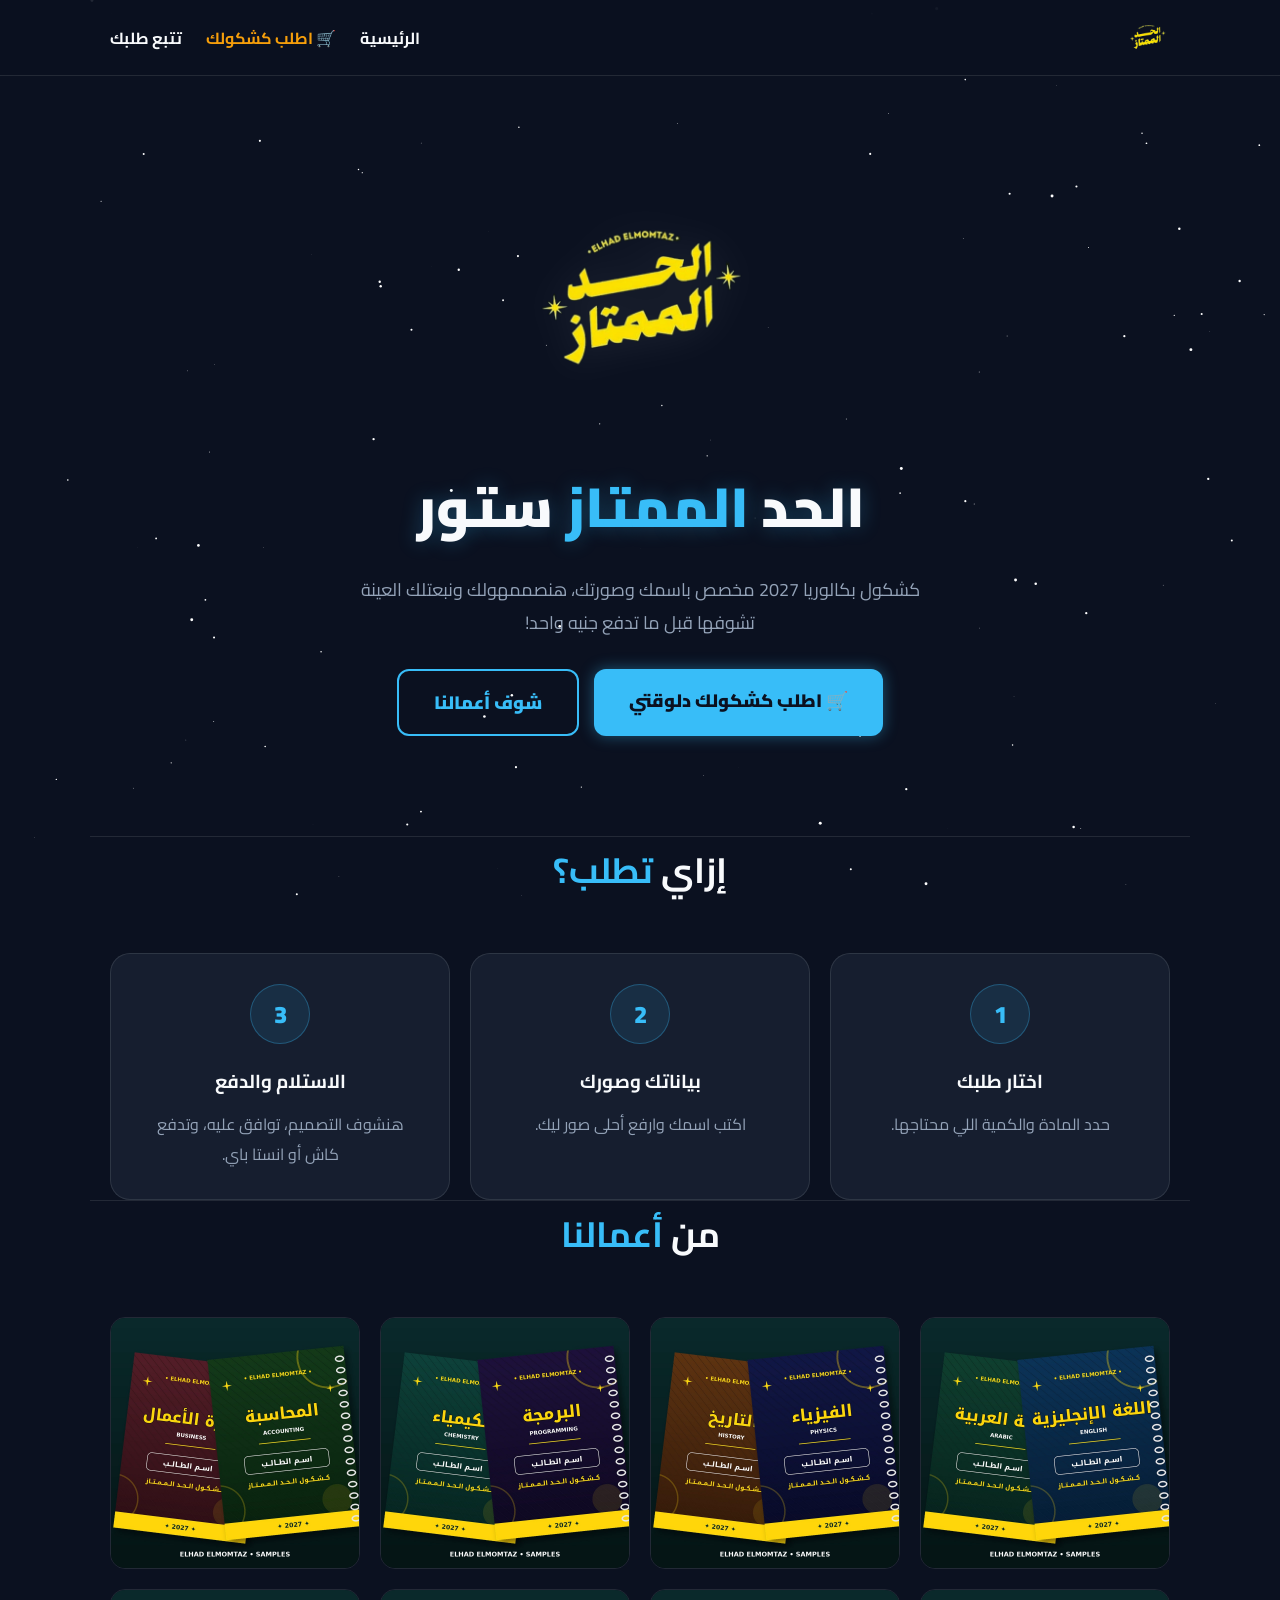
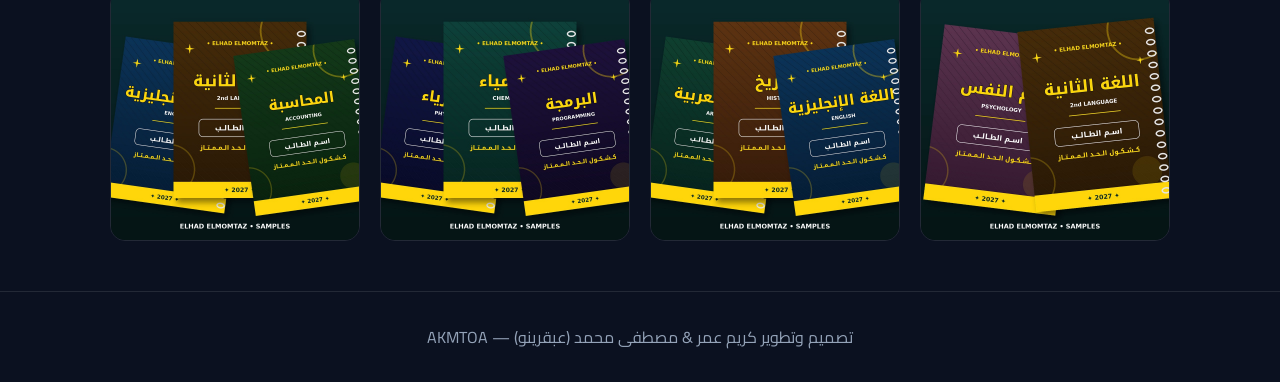
==== commit 804cce35: "Update index.html" ====
--- a/index.html
+++ b/index.html
@@ -3,811 +3,137 @@
 <head>
 <meta charset="UTF-8">
 <meta name="viewport" content="width=device-width, initial-scale=1.0">
-<title>الحد الممتاز ستور | ELHAD ELMOMTAZ STORE</title>
-<meta name="description" content="كشاكيل بكالوريا مخصصة باسمك وصورتك — تصميم كريم عمر و مصطفى محمد عبقرينو">
-<link rel="icon" type="image/png" href="assets/favicon.png">
-<link rel="preconnect" href="https://fonts.googleapis.com">
-<link href="https://fonts.googleapis.com/css2?family=Cairo:wght@400;600;700;800;900&display=swap" rel="stylesheet">
+<title>الحد الممتاز ستور | الرئيسية</title>
+<link href="https://fonts.googleapis.com/css2?family=Cairo:wght@400;700;900&display=swap" rel="stylesheet">
 <script src="https://www.gstatic.com/firebasejs/10.12.2/firebase-app-compat.js"></script>
 <script src="https://www.gstatic.com/firebasejs/10.12.2/firebase-database-compat.js"></script>
 <style>
 :root {
-  /* ألوان الوضع الفاتح العصري */
-  --primary: #0f766e;        /* لون تيل أساسي أنيق */
-  --primary-light: #ccfbf1;  /* تيل فاتح جداً للخلفيات */
-  --accent: #f59e0b;         /* لون أصفر/برتقالي للتنبيهات والأزرار */
-  --accent-light: #fef3c7;
-  --bg: #f4f7f6;             /* خلفية الموقع (رمادي فاتح جداً مريح للعين) */
-  --surface: #ffffff;        /* خلفية الكروت والبانلات (أبيض ناصع) */
-  --surface-alt: #f8fafc;    /* خلفية بديلة للمدخلات */
-  --text-main: #0f172a;      /* لون النصوص الأساسية (أسود مطفي) */
-  --text-muted: #64748b;     /* لون النصوص الفرعية (رمادي) */
-  --border: #e2e8f0;         /* لون الحدود */
-  --danger: #ef4444;
-  --danger-light: #fee2e2;
-  --ok: #10b981;
-  --ok-light: #d1fae5;
-  --radius: 20px;
-  --shadow: 0 10px 25px -5px rgba(0,0,0,0.04);
-  --shadow-hover: 0 20px 25px -5px rgba(15, 118, 110, 0.1);
+  --bg: #0b1120;
+  --surface: rgba(30, 41, 59, 0.6);
+  --border: rgba(255, 255, 255, 0.1);
+  --primary: #38bdf8;
+  --primary-hover: #0284c7;
+  --text: #f8fafc;
+  --text-muted: #94a3b8;
+  --accent: #f59e0b;
 }
-* { margin: 0; padding: 0; box-sizing: border-box; }
-html { scroll-behavior: smooth; }
-body { 
-  font-family: 'Cairo', sans-serif; 
-  background: var(--bg); 
-  color: var(--text-main); 
-  overflow-x: hidden; 
-}
-/* لمسة جمالية في الخلفية */
-body::before {
-  content: "";
-  position: fixed;
-  inset: 0;
-  z-index: -2;
-  background: 
-    radial-gradient(circle at 85% -10%, rgba(15, 118, 110, 0.06), transparent 40%),
-    radial-gradient(circle at 0% 110%, rgba(245, 158, 11, 0.05), transparent 40%);
-}
-.wrap { max-width: 1150px; margin: 0 auto; padding: 0 18px; }
+* { margin: 0; padding: 0; box-sizing: border-box; font-family: 'Cairo', sans-serif; }
+body { background: var(--bg); color: var(--text); overflow-x: hidden; }
+canvas#stars { position: fixed; inset: 0; z-index: -1; pointer-events: none; }
 
-/* الهيدر */
-header { 
-  position: sticky; 
-  top: 0; 
-  z-index: 50; 
-  background: rgba(255, 255, 255, 0.85); 
-  backdrop-filter: blur(12px); 
-  border-bottom: 1px solid var(--border); 
-  box-shadow: 0 4px 15px rgba(0,0,0,0.02);
-}
-.nav { display: flex; align-items: center; gap: 18px; padding: 12px 0; }
-.nav img { height: 52px; filter: drop-shadow(0 4px 6px rgba(0,0,0,0.05)); }
-.nav .links { margin-inline-start: auto; display: flex; gap: 6px; flex-wrap: wrap; }
-.nav a { 
-  color: var(--text-muted); 
-  text-decoration: none; 
-  font-weight: 700; 
-  font-size: 14px; 
-  padding: 8px 14px; 
-  border-radius: 99px; 
-  transition: .25s; 
-}
-.nav a:hover, .nav a.active { background: var(--primary-light); color: var(--primary); }
+.wrap { max-width: 1100px; margin: 0 auto; padding: 0 20px; }
+header { background: rgba(11, 17, 32, 0.8); backdrop-filter: blur(10px); border-bottom: 1px solid var(--border); position: sticky; top: 0; z-index: 50; padding: 15px 0; }
+.nav { display: flex; align-items: center; justify-content: space-between; }
+.nav img { height: 45px; }
+.links a { color: var(--text); text-decoration: none; margin-right: 20px; font-weight: 700; transition: .3s; }
+.links a:hover { color: var(--primary); }
 
-/* الأزرار */
-.btn { 
-  display: inline-flex; align-items: center; justify-content: center; gap: 8px; 
-  border: none; cursor: pointer; font-family: inherit; font-weight: 800; 
-  border-radius: 14px; padding: 13px 26px; font-size: 15px; transition: .25s; 
-  text-decoration: none; 
-}
-.btn-y { 
-  background: linear-gradient(135deg, var(--primary), #115e59); 
-  color: #fff; 
-  box-shadow: 0 8px 20px rgba(15, 118, 110, 0.25); 
-}
-.btn-y:hover { transform: translateY(-3px); box-shadow: 0 12px 25px rgba(15, 118, 110, 0.35); }
-.btn-o { background: var(--surface); color: var(--text-main); border: 1px solid var(--border); box-shadow: 0 4px 6px rgba(0,0,0,0.02); }
-.btn-o:hover { background: var(--surface-alt); border-color: #cbd5e1; }
-.btn-d { background: var(--danger-light); color: var(--danger); border: 1px solid rgba(239, 68, 68, 0.2); }
-.btn-ok { background: var(--ok-light); color: var(--ok); border: 1px solid rgba(16, 185, 129, 0.2); }
-.btn:disabled { opacity: .6; cursor: not-allowed; transform: none !important; box-shadow: none !important; }
+.hero { text-align: center; padding: 100px 20px; }
+.hero h1 { font-size: clamp(30px, 6vw, 55px); font-weight: 900; margin-bottom: 15px; text-shadow: 0 0 20px rgba(56, 189, 248, 0.3); }
+.hero h1 span { color: var(--primary); }
+.hero p { color: var(--text-muted); font-size: 18px; max-width: 600px; margin: 0 auto 30px; }
 
-/* القسم الرئيسي (الهيرو) */
-.hero { text-align: center; padding: 70px 18px 50px; position: relative; }
-.hero .badge { 
-  display: inline-block; background: var(--primary-light); color: var(--primary); 
-  border: 1px solid rgba(15, 118, 110, 0.2); padding: 7px 18px; 
-  border-radius: 99px; font-weight: 700; font-size: 13px; margin-bottom: 22px; 
-}
-.hero img.logo { width: min(320px, 72vw); animation: float 5s ease-in-out infinite; margin-bottom: 10px; filter: drop-shadow(0 15px 35px rgba(0,0,0,0.06)); }
-@keyframes float { 0%, 100% { transform: translateY(0) } 50% { transform: translateY(-12px) } }
-.hero h1 { font-size: clamp(26px, 5vw, 44px); font-weight: 900; margin: 10px 0 12px; color: var(--text-main); }
-.hero h1 span { color: var(--primary); }
-.hero p { color: var(--text-muted); max-width: 660px; margin: 0 auto 30px; font-size: 16px; line-height: 1.9; }
-.hero .cta { display: flex; gap: 12px; justify-content: center; flex-wrap: wrap; }
+.btn { display: inline-block; background: var(--primary); color: #0b1120; font-weight: 900; padding: 15px 35px; border-radius: 12px; text-decoration: none; font-size: 18px; transition: .3s; border: none; cursor: pointer; box-shadow: 0 0 15px rgba(56, 189, 248, 0.4); }
+.btn:hover { background: var(--primary-hover); transform: translateY(-3px); box-shadow: 0 0 25px rgba(56, 189, 248, 0.6); }
+.btn-o { background: transparent; color: var(--primary); border: 2px solid var(--primary); box-shadow: none; }
+.btn-o:hover { background: rgba(56, 189, 248, 0.1); box-shadow: none; }
 
-/* الأقسام العامة */
-section { padding: 60px 0; }
-.sec-title { text-align: center; margin-bottom: 40px; }
-.sec-title h2 { font-size: clamp(24px, 4vw, 32px); font-weight: 900; color: var(--text-main); }
-.sec-title h2 em { font-style: normal; color: var(--primary); }
-.sec-title p { color: var(--text-muted); margin-top: 8px; font-size: 15px; }
+section { padding: 80px 0; border-top: 1px solid var(--border); }
+.sec-title { text-align: center; margin-bottom: 50px; }
+.sec-title h2 { font-size: 35px; color: var(--text); }
+.sec-title h2 span { color: var(--primary); }
 
-/* الكروت والشبكات */
 .grid { display: grid; gap: 20px; }
-.steps { grid-template-columns: repeat(auto-fit, minmax(220px, 1fr)); }
-.step { 
-  background: var(--surface); border: 1px solid var(--border); border-radius: var(--radius); 
-  padding: 28px 24px; text-align: center; transition: .3s; box-shadow: var(--shadow);
-}
-.step:hover { transform: translateY(-6px); border-color: var(--primary-light); box-shadow: var(--shadow-hover); }
-.step .n { 
-  width: 56px; height: 56px; border-radius: 18px; 
-  background: var(--primary-light); color: var(--primary); 
-  font-size: 24px; font-weight: 900; display: flex; align-items: center; justify-content: center; margin: 0 auto 18px; 
-}
-.step h3 { font-size: 18px; margin-bottom: 10px; color: var(--text-main); }
-.step p { color: var(--text-muted); font-size: 14px; line-height: 1.8; }
+.g-3 { grid-template-columns: repeat(auto-fit, minmax(300px, 1fr)); }
+.g-4 { grid-template-columns: repeat(auto-fill, minmax(220px, 1fr)); }
 
-.samples { grid-template-columns: repeat(auto-fill, minmax(240px, 1fr)); }
-.sample { 
-  border-radius: var(--radius); overflow: hidden; border: 1px solid var(--border); 
-  position: relative; cursor: zoom-in; background: var(--surface); box-shadow: var(--shadow); transition: .4s;
-}
-.sample img { width: 100%; height: 260px; object-fit: cover; display: block; transition: .5s; }
-.sample:hover { transform: translateY(-5px); box-shadow: var(--shadow-hover); }
-.sample:hover img { transform: scale(1.08); }
-.sample .tag { 
-  position: absolute; bottom: 12px; right: 12px; 
-  background: rgba(255,255,255,0.9); backdrop-filter: blur(6px); 
-  padding: 6px 14px; border-radius: 99px; font-size: 12px; color: var(--primary); font-weight: 800;
-  box-shadow: 0 4px 10px rgba(0,0,0,0.1);
-}
+.card { background: var(--surface); border: 1px solid var(--border); border-radius: 20px; padding: 30px; text-align: center; backdrop-filter: blur(10px); transition: .3s; }
+.card:hover { transform: translateY(-5px); border-color: var(--primary); }
+.card .n { width: 60px; height: 60px; background: rgba(56,189,248,0.1); color: var(--primary); border-radius: 50%; display: flex; align-items: center; justify-content: center; font-size: 24px; font-weight: 900; margin: 0 auto 20px; border: 1px solid rgba(56,189,248,0.3); }
 
-/* لوحة الطلب (Wizard) */
-.panel { 
-  background: var(--surface); border: 1px solid var(--border); 
-  border-radius: 28px; padding: 36px; box-shadow: var(--shadow); 
-}
-.wiz-steps { display: flex; gap: 10px; margin-bottom: 30px; flex-wrap: wrap; }
-.wiz-steps .ws { 
-  flex: 1; min-width: 90px; text-align: center; padding: 12px 10px; border-radius: 14px; 
-  background: var(--surface-alt); color: var(--text-muted); font-weight: 700; font-size: 13.5px; 
-  transition: .3s; border: 1px solid var(--border); 
-}
-.wiz-steps .ws.on { background: var(--primary); color: #fff; border-color: var(--primary); box-shadow: 0 6px 15px rgba(15, 118, 110, 0.2); }
-.wstep { display: none; animation: fade .4s; }
-.wstep.on { display: block; }
-@keyframes fade { from { opacity: 0; transform: translateY(12px) } to { opacity: 1 } }
+.sample { border-radius: 15px; overflow: hidden; border: 1px solid var(--border); cursor: zoom-in; }
+.sample img { width: 100%; height: 250px; object-fit: cover; transition: .5s; display: block; }
+.sample:hover img { transform: scale(1.1); }
 
-/* اختيار المواد والكمية */
-.subj-grid { display: grid; grid-template-columns: repeat(auto-fill, minmax(140px, 1fr)); gap: 14px; }
-.subj { 
-  background: var(--surface); border: 2px solid var(--border); border-radius: 18px; 
-  padding: 12px; cursor: pointer; text-align: center; transition: .25s; 
-}
-.subj:hover { transform: translateY(-3px); border-color: #cbd5e1; }
-.subj.sel { border-color: var(--primary); background: var(--primary-light); box-shadow: 0 0 0 4px rgba(15, 118, 110, 0.1); }
-.subj img { width: 100%; height: 120px; object-fit: cover; border-radius: 12px; margin-bottom: 8px; }
-.subj b { display: block; font-size: 14px; color: var(--text-main); }
-.subj small { color: var(--text-muted); font-size: 11.5px; }
-
-label { display: block; font-weight: 800; font-size: 14.5px; margin: 20px 0 10px; color: var(--text-main); }
-input, select, textarea { 
-  width: 100%; background: var(--surface-alt); border: 1px solid #cbd5e1; color: var(--text-main); 
-  border-radius: 14px; padding: 14px 16px; font-family: inherit; font-size: 15px; transition: .2s; 
-}
-input:focus, select:focus, textarea:focus { outline: none; border-color: var(--primary); box-shadow: 0 0 0 4px var(--primary-light); background: var(--surface); }
-input::placeholder, textarea::placeholder { color: #94a3b8; }
-input[type=file] { display: none; }
-
-.qty-row { display: grid; grid-template-columns: repeat(3, 1fr); gap: 14px; }
-.qty-card { 
-  background: var(--surface); border: 2px solid var(--border); border-radius: 18px; 
-  padding: 18px 12px; text-align: center; cursor: pointer; transition: .25s; 
-}
-.qty-card.sel { border-color: var(--primary); background: var(--primary-light); box-shadow: 0 0 0 4px rgba(15, 118, 110, 0.1); }
-.qty-card b { font-size: 24px; color: var(--primary); font-weight: 900; }
-.qty-card small { display: block; color: var(--text-muted); margin-bottom: 6px; }
-.qty-card .price-txt { font-weight: 900; font-size: 15px; color: var(--text-main); }
-
-.qty-prev { margin-top: 22px; border-radius: 20px; overflow: hidden; border: 1px solid var(--border); text-align: center; background: var(--surface-alt); }
-.qty-prev img { width: 100%; max-width: 420px; display: block; margin: 0 auto; }
-
-.offer { background: var(--ok-light); border: 1px solid rgba(16, 185, 129, 0.3); color: var(--ok); border-radius: 14px; padding: 12px 16px; font-size: 14px; font-weight: 700; margin-top: 16px; text-align: center; }
-
-.photos { display: grid; grid-template-columns: repeat(4, 1fr); gap: 12px; margin-top: 10px; }
-.ph { 
-  aspect-ratio: 3/4; border: 2px dashed #cbd5e1; border-radius: 16px; 
-  display: flex; align-items: center; justify-content: center; cursor: pointer; overflow: hidden; 
-  position: relative; background: var(--surface-alt); transition: .2s; 
-}
-.ph:hover { border-color: var(--primary); background: var(--primary-light); }
-.ph img { width: 100%; height: 100%; object-fit: cover; }
-.ph .x { 
-  position: absolute; top: 6px; left: 6px; background: rgba(0,0,0,0.6); border: none; 
-  color: #fff; width: 26px; height: 26px; border-radius: 50%; cursor: pointer; font-weight: 900; backdrop-filter: blur(4px);
-}
-.ph .plus { font-size: 28px; color: #94a3b8; }
-
-.wiz-nav { display: flex; justify-content: space-between; margin-top: 32px; gap: 12px; }
-
-/* التتبع */
-.timeline { display: flex; flex-direction: column; gap: 0; margin: 24px 0; }
-.tl { display: flex; gap: 16px; position: relative; padding-bottom: 30px; }
-.tl::before { content: ""; position: absolute; right: 15px; top: 32px; bottom: 0; width: 2px; background: var(--border); }
-.tl:last-child::before { display: none; }
-.tl .dot { 
-  width: 32px; height: 32px; border-radius: 50%; background: var(--surface-alt); 
-  border: 2px solid #cbd5e1; flex-shrink: 0; display: flex; align-items: center; justify-content: center; font-size: 14px; color: transparent; transition: .3s;
-}
-.tl.done .dot { background: var(--primary); border-color: var(--primary); color: #fff; }
-.tl b { font-size: 15px; color: var(--text-main); }
-.tl small { color: var(--text-muted); display: block; font-size: 13px; margin-top: 4px; }
-
-.status-chip { display: inline-block; padding: 6px 16px; border-radius: 99px; font-weight: 800; font-size: 13px; }
-
-.pay-opt { 
-  display: flex; gap: 14px; align-items: flex-start; background: var(--surface); 
-  border: 2px solid var(--border); border-radius: 16px; padding: 16px; cursor: pointer; transition: .2s; margin-bottom: 12px; 
-}
-.pay-opt.sel { border-color: var(--primary); background: var(--primary-light); box-shadow: 0 0 0 4px rgba(15, 118, 110, 0.08); }
-.pay-opt input { width: auto; margin-top: 5px; transform: scale(1.2); accent-color: var(--primary); }
-.pay-opt b { color: var(--primary); font-size: 15px; }
-
-.pay-info { 
-  background: var(--surface-alt); border: 1px solid var(--border); 
-  border-radius: 16px; padding: 18px; margin-top: 16px; line-height: 1.9; color: var(--text-main); font-size: 14.5px;
-}
-.pay-info code { background: #e2e8f0; color: var(--text-main); padding: 4px 12px; border-radius: 8px; font-size: 15px; direction: ltr; unicode-bidi: embed; font-weight: 700; }
-
-/* المنتجات */
-.products { grid-template-columns: repeat(auto-fill, minmax(240px, 1fr)); }
-.prod { 
-  background: var(--surface); border: 1px solid var(--border); border-radius: var(--radius); 
-  overflow: hidden; transition: .3s; box-shadow: var(--shadow);
-}
-.prod:hover { transform: translateY(-6px); box-shadow: var(--shadow-hover); border-color: var(--primary-light); }
-.prod img { width: 100%; height: 220px; object-fit: cover; }
-.prod .pb { padding: 20px; }
-.prod .pb b { font-size: 17px; color: var(--text-main); }
-.prod .pr { color: var(--primary); font-weight: 900; font-size: 20px; margin: 8px 0; }
-.prod .pr small { color: var(--text-muted); font-weight: 400; font-size: 14px; }
-
-/* عناصر أخرى */
-.toast { 
-  position: fixed; bottom: 24px; right: 50%; transform: translateX(50%) translateY(120px); 
-  background: var(--text-main); color: #fff; padding: 14px 28px; border-radius: 16px; 
-  font-weight: 700; z-index: 99; transition: .4s cubic-bezier(0.175, 0.885, 0.32, 1.275); 
-  box-shadow: 0 15px 35px rgba(0,0,0,0.2); max-width: 90vw; text-align: center;
-}
-.toast.show { transform: translateX(50%) translateY(0); }
-
-.modal { position: fixed; inset: 0; background: rgba(15, 23, 42, 0.8); z-index: 80; display: none; align-items: center; justify-content: center; padding: 20px; backdrop-filter: blur(6px); }
+footer { text-align: center; padding: 30px; border-top: 1px solid var(--border); color: var(--text-muted); margin-top: 50px; }
+.modal { position: fixed; inset: 0; background: rgba(11, 17, 32, 0.9); z-index: 100; display: none; align-items: center; justify-content: center; padding: 20px; backdrop-filter: blur(5px); }
 .modal.open { display: flex; }
-.modal .box { background: var(--surface); border-radius: 24px; max-width: 720px; width: 100%; max-height: 90vh; overflow: auto; padding: 24px; box-shadow: 0 25px 50px rgba(0,0,0,0.15); }
-.modal img { width: 100%; border-radius: 16px; }
-
-footer { border-top: 1px solid var(--border); padding: 40px 0; text-align: center; color: var(--text-muted); font-size: 14.5px; line-height: 2; background: #fff; }
-footer b { color: var(--primary); }
-.hidden { display: none !important; }
-.empty { text-align: center; color: var(--text-muted); padding: 40px 10px; font-weight: 600; }
-.admin-link { 
-  position: fixed; bottom: 20px; left: 20px; z-index: 40; 
-  background: rgba(255, 255, 255, 0.9); border: 1px solid var(--border); color: var(--text-muted); 
-  width: 48px; height: 48px; border-radius: 50%; display: flex; align-items: center; justify-content: center; 
-  text-decoration: none; font-size: 20px; backdrop-filter: blur(8px); box-shadow: 0 8px 20px rgba(0,0,0,0.08); transition: .3s;
-}
-.admin-link:hover { transform: scale(1.1); color: var(--primary); }
-
-@media(max-width: 640px) { 
-  .photos { grid-template-columns: repeat(2, 1fr); } 
-  .nav img { height: 42px; } 
-  .nav a { padding: 6px 10px; font-size: 13px; } 
-  .panel { padding: 24px 20px; }
-  .qty-card { padding: 14px 8px; }
-}
+.modal img { max-width: 100%; max-height: 90vh; border-radius: 15px; border: 1px solid var(--border); }
 </style>
 </head>
 <body>
+<canvas id="stars"></canvas>
 
-<header><div class="wrap nav">
-  <img src="assets/logo-transparent.png" alt="الحد الممتاز">
-  <div class="links">
-    <a href="#how">إزاي تطلب</a>
-    <a href="#samples">أعمالنا</a>
-    <a href="#order">اطلب كشكولك</a>
-    <a href="#track">تتبع طلبك</a>
-    <a href="#shop">المنتجات</a>
+<header>
+  <div class="wrap nav">
+    <img src="assets/logo-transparent.png" alt="الحد الممتاز">
+    <div class="links">
+      <a href="index.html">الرئيسية</a>
+      <a href="order.html" style="color:var(--accent)">🛒 اطلب كشكولك</a>
+      <a href="track.html">تتبع طلبك</a>
+    </div>
   </div>
-</div></header>
+</header>
 
-<div class="hero">
-  <div class="badge">✦ كشاكيل بكالوريا 2027 مخصصة باسمك وصورتك ✦</div><br>
-  <img class="logo" src="assets/logo-transparent.png" alt="الحد الممتاز ستور">
+<div class="wrap hero">
+  <img src="assets/logo-transparent.png" alt="Logo" style="width: 250px; margin-bottom: 20px; filter: drop-shadow(0 0 20px rgba(255,255,255,0.1));">
   <h1>الحد <span>الممتاز</span> ستور</h1>
-  <p>كشكولك يتصمم على ذوقك — صورتك، اسمك، ومادتك. اختار المادة، ابعت صورك، واستلم تصميمك قبل ما تدفع جنيه واحد. مواد أساسية: عربي • إنجليزي • تاريخ + مادة اختيارية من 7 اختيارات.</p>
-  <div class="cta">
-    <a class="btn btn-y" href="#order">🛒 اطلب كشكولك دلوقتي</a>
-    <a class="btn btn-o" href="#how">إزاي بنشتغل؟</a>
+  <p>كشكول بكالوريا 2027 مخصص باسمك وصورتك، هنصممهولك ونبعتلك العينة تشوفها قبل ما تدفع جنيه واحد!</p>
+  <div style="display: flex; gap: 15px; justify-content: center; flex-wrap: wrap;">
+    <a href="order.html" class="btn">🛒 اطلب كشكولك دلوقتي</a>
+    <a href="#samples" class="btn btn-o">شوف أعمالنا</a>
   </div>
 </div>
 
-<section id="how"><div class="wrap">
-  <div class="sec-title"><h2>إزاي <em>تطلب</em> كشكولك؟</h2><p>4 خطوات بس وكشكولك يوصلك</p></div>
-  <div class="grid steps">
-    <div class="step"><div class="n">1</div><h3>اختار مادتك والكمية</h3><p>3 مواد أساسية + مادة اختيارية. الكشكول بـ <span class="pr-s">100</span> جنيه، ووفر أكتر مع عروض الباقات.</p></div>
-    <div class="step"><div class="n">2</div><h3>ابعت اسمك وصورك</h3><p>اكتب اسمك بالعربي والإنجليزي وابعت من 3 لـ 4 صور ليك عشان نصمم عليها بشكل احترافي.</p></div>
-    <div class="step"><div class="n">3</div><h3>شوف التصميم ووافق</h3><p>بنعمل التصميم ونبعتهولك، لو عجبك توافق وتكمّل، لو مش عاجبك تطلب تعديل مجاناً.</p></div>
-    <div class="step"><div class="n">4</div><h3>ادفع واستلم</h3><p>ادفع كاش عند الاستلام، أو انستا باي / محفظة إلكترونية بكل سهولة وأمان.</p></div>
+<section id="how" class="wrap">
+  <div class="sec-title"><h2>إزاي <span>تطلب؟</span></h2></div>
+  <div class="grid g-3">
+    <div class="card"><div class="n">1</div><h3>اختار طلبك</h3><p style="color:var(--text-muted); margin-top:10px;">حدد المادة والكمية اللي محتاجها.</p></div>
+    <div class="card"><div class="n">2</div><h3>بياناتك وصورك</h3><p style="color:var(--text-muted); margin-top:10px;">اكتب اسمك وارفع أحلى صور ليك.</p></div>
+    <div class="card"><div class="n">3</div><h3>الاستلام والدفع</h3><p style="color:var(--text-muted); margin-top:10px;">هنشوف التصميم، توافق عليه، وتدفع كاش أو انستا باي.</p></div>
   </div>
-</div></section>
+</section>
 
-<section id="samples"><div class="wrap">
-  <div class="sec-title"><h2>من <em>أعمالنا</em> السابقة</h2><p>دول كشاكيل اتصممت لطلبة زيك</p></div>
-  <div class="grid samples" id="samplesGrid"></div>
-</div></section>
-
-<section id="order"><div class="wrap">
-  <div class="sec-title"><h2>اطلب <em>كشكولك</em></h2><p>هنصمملك عينة قبل أي دفع</p></div>
-  <div class="panel">
-    <div class="wiz-steps">
-      <div class="ws on" data-ws="1">① المادة</div>
-      <div class="ws" data-ws="2">② الكمية</div>
-      <div class="ws" data-ws="3">③ بياناتك</div>
-      <div class="ws" data-ws="4">④ الصور</div>
-      <div class="ws" data-ws="5">⑤ تأكيد</div>
-    </div>
-
-    <div class="wstep on" data-step="1">
-      <label>اختار المادة</label>
-      <div class="subj-grid" id="subjGrid"></div>
-      <div id="lang2box" class="hidden">
-        <label>اختار اللغة الثانية</label>
-        <select id="lang2sel">
-          <option>فرنساوي</option><option>إيطالي</option><option>صيني</option>
-          <option>ألماني</option><option>إسباني</option>
-        </select>
-      </div>
-    </div>
-
-    <div class="wstep" data-step="2">
-      <label>اختار عدد الكشاكيل</label>
-      <div class="qty-row" id="qtyRow">
-        <div class="qty-card sel" data-qty="1"><b>1</b><small>كشكول</small><div class="price-txt" id="pr-qty-1">100 ج.م</div></div>
-        <div class="qty-card" data-qty="2"><b>2</b><small>كشكول</small><div class="price-txt" id="pr-qty-2">200 ج.م</div></div>
-        <div class="qty-card" data-qty="4"><b>4</b><small>كشكول</small><div class="price-txt" id="pr-qty-4" style="color:var(--ok)">350 ج.م</div></div>
-      </div>
-      <div class="offer" id="bundle-offer">🎁 عرض الباقة: 4 كشاكيل بـ 350 بدل 400 — وفّر 50 جنيه!</div>
-      <div class="qty-prev"><img id="qtyPrev" src="assets/ui/qty-1.jpg" alt="معاينة الكمية"></div>
-    </div>
-
-    <div class="wstep" data-step="3">
-      <label>اسمك بالعربي *</label><input id="nameAr" placeholder="مثال: كريم عمر">
-      <label>اسمك بالإنجليزي *</label><input id="nameEn" dir="ltr" placeholder="Kareem Omar">
-      <label>رقم الموبايل (واتساب) *</label><input id="phone" dir="ltr" inputmode="tel" placeholder="01xxxxxxxxx">
-      <label>ملاحظات للتصميم (اختياري)</label><textarea id="notes" rows="2" placeholder="ألوان بتحبها، اقتباس، أي تفاصيل..."></textarea>
-    </div>
-
-    <div class="wstep" data-step="4">
-      <label>ابعت من 3 لـ 4 صور ليك *</label>
-      <div class="photos" id="photos"></div>
-      <p style="color:var(--text-muted);font-size:13px;margin-top:14px">📷 صور واضحة ومنورة هتطلع التصميم أحلى. الصور هتتحفظ عندنا بس عشان التصميم.</p>
-    </div>
-
-    <div class="wstep" data-step="5">
-      <label>راجع طلبك</label>
-      <div id="review" style="background:var(--surface-alt); border:1px solid var(--border); border-radius:16px; padding:22px; line-height:2.2; font-size:15px;"></div>
-    </div>
-
-    <div class="wiz-nav">
-      <button class="btn btn-o" id="prevBtn">→ السابق</button>
-      <button class="btn btn-y" id="nextBtn">التالي ←</button>
-    </div>
-  </div>
-</div></section>
-
-<section id="track"><div class="wrap">
-  <div class="sec-title"><h2>تتبع <em>طلبك</em></h2><p>اكتب رقم الطلب ورقم موبايلك عشان تشوف حالته وتصميمك</p></div>
-  <div class="panel" style="max-width:640px; margin:0 auto">
-    <div style="display:grid; grid-template-columns:1fr 1fr; gap:12px">
-      <input id="trackId" dir="ltr" placeholder="رقم الطلب">
-      <input id="trackPhone" dir="ltr" placeholder="الموبايل">
-    </div>
-    <button class="btn btn-y" style="width:100%; margin-top:16px; font-size:16px;" id="trackBtn">🔍 دور على طلبي</button>
-    <div id="trackResult" style="margin-top:26px"></div>
-  </div>
-</div></section>
-
-<section id="shop"><div class="wrap">
-  <div class="sec-title"><h2>منتجات <em>المتجر</em></h2><p>حاجات تانية بنوفّرها للطلبة</p></div>
-  <div class="grid products" id="prodGrid"></div>
-</div></section>
+<section id="samples" class="wrap">
+  <div class="sec-title"><h2>من <span>أعمالنا</span></h2></div>
+  <div class="grid g-4" id="samplesGrid"></div>
+</section>
 
 <footer>
-  <img src="assets/logo-transparent.png" style="height:70px; margin-bottom:12px; filter:drop-shadow(0 4px 6px rgba(0,0,0,0.05))" alt="">
-  <div>تصميم وتطوير <b>كريم عمر</b> & <b>مصطفى محمد (عبقرينو)</b> — فريق AKMTOA</div>
-  <div>الحد الممتاز ستور © 2026 — كشاكيل بكالوريا 2027 بتصميم يفرّقك ✦</div>
+  <p>تصميم وتطوير كريم عمر & مصطفى محمد (عبقرينو) — AKMTOA</p>
 </footer>
 
-<a class="admin-link" href="admin.html" title="لوحة التحكم">⚙️</a>
-
-<div class="modal" id="modal"><div class="box"><button class="btn btn-o" style="float:left" onclick="modal.classList.remove('open')">✕</button><img id="modalImg" src=""></div></div>
-<div class="toast" id="toast"></div>
+<div class="modal" id="modal" onclick="this.classList.remove('open')">
+  <img id="modalImg" src="" onclick="event.stopPropagation()">
+</div>
 
 <script>
-// إعدادات فايربيز (كما هي)
-const firebaseConfig = {
-  apiKey: "AIzaSyCSgvi4tyeoQKSw-o8SZ_oFms0zfjgR6kU",
-  authDomain: "alhady.firebaseapp.com",
-  databaseURL: "https://alhady-default-rtdb.firebaseio.com",
-  projectId: "alhady",
-  storageBucket: "alhady.firebasestorage.app",
-  messagingSenderId: "839424225673",
-  appId: "1:839424225673:web:4b68a4ad74e5a2526bf158",
-  measurementId: "G-5GE3K43796"
-};
-firebase.initializeApp(firebaseConfig);
-const db = firebase.database();
+// إعدادات الخلفية المتحركة (النجوم)
+const canvas = document.getElementById('stars');
+const ctx = canvas.getContext('2d');
+canvas.width = window.innerWidth; canvas.height = window.innerHeight;
+let stars = Array.from({length: 120}, () => ({
+  x: Math.random() * canvas.width, y: Math.random() * canvas.height, 
+  r: Math.random() * 1.5, dx: (Math.random() - 0.5) * 0.5
+}));
+function draw() {
+  ctx.clearRect(0, 0, canvas.width, canvas.height);
+  ctx.fillStyle = '#ffffff';
+  stars.forEach(s => {
+    ctx.beginPath(); ctx.arc(s.x, s.y, s.r, 0, Math.PI*2); ctx.fill();
+    s.x += s.dx; if(s.x < 0) s.x = canvas.width; if(s.x > canvas.width) s.x = 0;
+  });
+  requestAnimationFrame(draw);
+}
+draw();
 
-const DEF_SUBJECTS = [
-  {key:'arabic',label:'اللغة العربية',labelEn:'ARABIC',img:'assets/covers/arabic.jpg',main:true},
-  {key:'english',label:'اللغة الإنجليزية',labelEn:'ENGLISH',img:'assets/covers/english.jpg',main:true},
-  {key:'history',label:'التاريخ',labelEn:'HISTORY',img:'assets/covers/history.jpg',main:true},
-  {key:'physics',label:'الفيزياء',labelEn:'PHYSICS',img:'assets/covers/physics.jpg',main:false},
-  {key:'chemistry',label:'الكيمياء',labelEn:'CHEMISTRY',img:'assets/covers/chemistry.jpg',main:false},
-  {key:'programming',label:'البرمجة',labelEn:'PROGRAMMING',img:'assets/covers/programming.jpg',main:false},
-  {key:'business',label:'إدارة الأعمال',labelEn:'BUSINESS',img:'assets/covers/business.jpg',main:false},
-  {key:'accounting',label:'المحاسبة',labelEn:'ACCOUNTING',img:'assets/covers/accounting.jpg',main:false},
-  {key:'psychology',label:'علم النفس',labelEn:'PSYCHOLOGY',img:'assets/covers/psychology.jpg',main:false},
-  {key:'lang2',label:'اللغة الثانية',labelEn:'2nd LANGUAGE',img:'assets/covers/lang2.jpg',main:false},
-];
-let SUBJECTS = [...DEF_SUBJECTS];
-let SETTINGS = {priceSingle:100, bundleQty:4, bundlePrice:350, instapay:'kemo_omar15', wallet:'01101258549', whatsapp:'201101258549'};
-
-const $ = s => document.querySelector(s), $$ = s => document.querySelectorAll(s);
-const toast = m => { const t=$('#toast'); t.textContent=m; t.classList.add('show'); clearTimeout(t._x); t._x=setTimeout(()=>t.classList.remove('show'),3500) };
-const money = n => n + ' ج.م';
-const modal = $('#modal');
-
-/* تهيئة كروت عرض الأعمال (الأمثلة) */
-$('#samplesGrid').innerHTML = Array.from({length:8}, (_,i) =>
- `<div class="sample" onclick="showModal('assets/samples/sample-${i+1}.jpg')"><img loading="lazy" src="assets/samples/sample-${i+1}.jpg" alt="كشاكيل سابقة"><span class="tag">تصميم #${i+1}</span></div>`).join('');
-function showModal(src) { $('#modalImg').src=src; modal.classList.add('open') }
-modal.onclick = e => { if(e.target===modal) modal.classList.remove('open') };
-
-/* استدعاء الإعدادات والمواد من قاعدة البيانات */
-db.ref('settings').on('value', s => {
-  const v = s.val(); 
-  if(v) { 
-    SETTINGS = { ...SETTINGS, ...v };
-    
-    // تصحيح الأخطاء المنطقية في عرض الأسعار: 
-    // ربط القيم الديناميكية بناءً على الإعدادات بدل كتابتها بشكل ثابت
-    $$('.pr-s').forEach(e => e.textContent = SETTINGS.priceSingle);
-    
-    const q1 = $('#pr-qty-1'); if(q1) q1.textContent = SETTINGS.priceSingle + ' ج.م';
-    const q2 = $('#pr-qty-2'); if(q2) q2.textContent = (SETTINGS.priceSingle * 2) + ' ج.م';
-    const q4 = $('#pr-qty-4'); if(q4) q4.textContent = SETTINGS.bundlePrice + ' ج.م';
-    
-    const offerBox = $('#bundle-offer');
-    if(offerBox) {
-      const discount = (SETTINGS.bundleQty * SETTINGS.priceSingle) - SETTINGS.bundlePrice;
-      offerBox.textContent = `🎁 عرض الباقة: ${SETTINGS.bundleQty} كشاكيل بـ ${SETTINGS.bundlePrice} بدل ${SETTINGS.bundleQty * SETTINGS.priceSingle} — وفّر ${discount} جنيه!`;
-    }
-  }
-});
-
-db.ref('covers').on('value', s => {
-  const v = s.val(); 
-  if(v) { 
-    SUBJECTS = Object.values(v).filter(x => x.active !== false); 
-    renderSubjects();
-  }
-});
-
-function renderSubjects() {
-  $('#subjGrid').innerHTML = SUBJECTS.map((s,i) => 
-    `<div class="subj" data-i="${i}" data-key="${s.key}"><img src="${s.img}" loading="lazy" alt="${s.label}"><b>${s.label}</b><small>${s.main?'مادة أساسية':'اختيارية'}</small></div>`
-  ).join('');
-  
-  $$('.subj').forEach(el => el.onclick = () => {
-    $$('.subj').forEach(x => x.classList.remove('sel')); 
-    el.classList.add('sel');
-    $('#lang2box').classList.toggle('hidden', el.dataset.key !== 'lang2'); 
-    renderReview();
-  });
-}
-renderSubjects();
-
-/* نظام خطوات الطلب (Wizard) */
-let step = 1, order = { subject: null, qty: 1, photos: [] };
-
-function goto(n) {
-  step = Math.min(5, Math.max(1, n));
-  $$('.wstep').forEach(e => e.classList.toggle('on', +e.dataset.step === step));
-  $$('.ws').forEach(e => e.classList.toggle('on', +e.dataset.ws <= step));
-  $('#prevBtn').style.visibility = step === 1 ? 'hidden' : 'visible';
-  $('#nextBtn').textContent = step === 5 ? '✅ تأكيد الطلب' : 'التالي ←';
-  if(step === 5) renderReview();
-}
-$('#prevBtn').onclick = () => goto(step - 1);
-$('#nextBtn').onclick = () => { if(!validateStep()) return; if(step < 5) goto(step + 1); else submitOrder(); };
-
-function validateStep() {
-  if(step === 1 && !order.subject) return toast('⚠️ من فضلك اختار المادة الأول'), false;
-  if(step === 3) {
-    if(!$('#nameAr').value.trim()) return toast('⚠️ اكتب اسمك بالعربي'), false;
-    if(!$('#nameEn').value.trim()) return toast('⚠️ اكتب اسمك بالإنجليزي'), false;
-    const ph = $('#phone').value.replace(/\s/g,'');
-    if(!/^01\d{9}$/.test(ph)) return toast('⚠️ رقم الموبايل لازم يكون 11 رقم ويبدأ بـ 01'), false;
-  }
-  if(step === 4 && order.photos.length < 3) return toast('⚠️ ابعت على الأقل 3 صور للحصول على تصميم أفضل'), false;
-  return true;
-}
-
-// تم تصحيح الخوارزمية الكارثية للتسعير (بحيث تحسب المضاعفات الفردية بعد الباقة بشكل صحيح)
-function price() {
-  const p = SETTINGS.priceSingle;
-  const bQty = SETTINGS.bundleQty;
-  const bPrice = SETTINGS.bundlePrice;
-  
-  if (order.qty >= bQty) {
-    const bundles = Math.floor(order.qty / bQty);
-    const remainder = order.qty % bQty;
-    return (bundles * bPrice) + (remainder * p);
-  }
-  return order.qty * p;
-}
-
-function renderReview() {
-  const s = SUBJECTS.find(x => x.key === order.subject);
-  const extra = order.subject === 'lang2' ? (' — ' + $('#lang2sel').value) : '';
-  $('#review').innerHTML = `
-   📚 المادة: <b style="color:var(--primary)">${s ? s.label + extra : '—'}</b><br>
-   🔢 الكمية: <b>${order.qty} كشكول</b><br>
-   👤 الاسم: <b>${$('#nameAr').value || '—'}</b> / <b dir="ltr">${$('#nameEn').value || '—'}</b><br>
-   📱 الموبايل: <b dir="ltr">${$('#phone').value || '—'}</b><br>
-   🖼️ الصور: <b>${order.photos.length} صور مرفوعة</b><br>
-   💰 الإجمالي: <b style="color:var(--primary); font-size:22px">${money(price())}</b>
-   ${$('#notes').value ? '<br>📝 ملاحظات: ' + $('#notes').value : ''}`;
-}
-
-$('#qtyRow').addEventListener('click', e => {
-  const c = e.target.closest('.qty-card'); if(!c) return;
-  $$('.qty-card').forEach(x => x.classList.remove('sel')); 
-  c.classList.add('sel');
-  order.qty = +c.dataset.qty;
-  $('#qtyPrev').src = `assets/ui/qty-${order.qty}.jpg`;
-  renderReview();
-});
-['nameAr','nameEn','phone','notes','lang2sel'].forEach(id => $('#'+id).addEventListener('input', renderReview));
-
-/* رفع ومعالجة الصور */
-const photosEl = $('#photos');
-function renderPhotos() {
-  photosEl.innerHTML = '';
-  order.photos.forEach((p, i) => {
-    const d = document.createElement('div'); d.className = 'ph';
-    d.innerHTML = `<img src="${p}"><button class="x" type="button">✕</button>`;
-    d.querySelector('.x').onclick = e => { e.stopPropagation(); order.photos.splice(i, 1); renderPhotos(); };
-    d.onclick = () => showModal(p); 
-    photosEl.appendChild(d);
-  });
-  if(order.photos.length < 4) {
-    const d = document.createElement('label'); d.className = 'ph';
-    d.innerHTML = '<span class="plus">＋</span><input type="file" accept="image/*">';
-    d.querySelector('input').onchange = e => compress(e.target.files[0], b => { order.photos.push(b); renderPhotos(); });
-    photosEl.appendChild(d);
-  }
-}
-renderPhotos();
-
-function compress(file, cb, maxDim = 800, q = 0.7) {
-  if(!file) return;
-  const r = new FileReader();
-  r.onload = e => {
-    const img = new Image();
-    img.onload = () => {
-      let w = img.width, h = img.height; 
-      const s = Math.min(1, maxDim / Math.max(w, h));
-      const c = document.createElement('canvas'); 
-      c.width = w * s; c.height = h * s;
-      c.getContext('2d').drawImage(img, 0, 0, c.width, c.height); 
-      cb(c.toDataURL('image/jpeg', q));
-    }; 
-    img.src = e.target.result;
-  }; 
-  r.readAsDataURL(file);
-}
-
-/* رفع الطلب لقاعدة البيانات */
-let submitting = false;
-function submitOrder() {
-  if(submitting) return; submitting = true;
-  const btn = $('#nextBtn'); btn.disabled = true; btn.textContent = '⏳ جاري الحفظ...';
-  
-  const s = SUBJECTS.find(x => x.key === order.subject);
-  const data = {
-    nameAr: $('#nameAr').value.trim(), 
-    nameEn: $('#nameEn').value.trim(),
-    phone: $('#phone').value.trim(), 
-    subject: order.subject,
-    subjectLabel: s.label + (order.subject === 'lang2' ? ' — ' + $('#lang2sel').value : ''),
-    qty: order.qty, 
-    total: price(), 
-    notes: $('#notes').value.trim(),
-    photos: order.photos, 
-    status: 'pending', 
-    createdAt: Date.now(), 
-    history: { pending: Date.now() }
-  };
-  
-  db.ref('orders').push(data).then(ref => {
-    submitting = false; btn.disabled = false;
-    const oid = ref.key;
-    $$('.wstep').forEach(e => e.classList.remove('on'));
-    $('.wiz-steps').style.display = 'none'; $('.wiz-nav').style.display = 'none';
-    
-    const p = document.createElement('div'); p.className = 'wstep on'; p.dataset.step = '9';
-    p.innerHTML = `<div style="text-align:center; padding:40px 10px">
-      <div style="font-size:64px; margin-bottom:10px;">🎉</div>
-      <h3 style="font-size:24px; margin-bottom:12px; color:var(--text-main);">تم استلام طلبك بنجاح!</h3>
-      <p style="color:var(--text-muted); font-size:15px;">احفظ رقم طلبك عشان تقدر تتابع التصميم خطوة بخطوة:</p>
-      <div style="font-size:28px; font-weight:900; color:var(--primary); letter-spacing:2px; margin:20px 0; direction:ltr; background:var(--primary-light); border-radius:12px; padding:10px; display:inline-block;">${oid}</div>
-      <br>
-      <button class="btn btn-y" onclick="prefillTrack('${oid}')">تتبع طلبي 🔍</button>
-      <p style="color:var(--text-muted); font-size:14px; margin-top:20px;">هنصمم ونبعتلك العينة في أقرب وقت — هنكلمك على واتساب.</p>
-      </div>`;
-    $('.panel').appendChild(p);
-    toast('✅ تم استلام طلبك!');
-  }).catch(err => { 
-    submitting = false; btn.disabled = false; btn.textContent = '✅ تأكيد الطلب'; 
-    toast('❌ حصل خطأ — تأكد من الاتصال بالإنترنت وحاول تاني'); 
-  });
-}
-
-function prefillTrack(oid) {
-  $('#trackId').value = oid; 
-  $('#trackPhone').value = $('#phone').value;
-  document.getElementById('track').scrollIntoView({ behavior: 'smooth' }); 
-  doTrack();
-}
-
-/* نظام التتبع ومتابعة الطلب */
-$('#trackBtn').onclick = doTrack;
-
-const STATUS_MAP = {
-  pending: ['تم استلام طلبك', '🟡', '#f59e0b'],
-  designing: ['قيد التصميم', '🎨', '#3b82f6'],
-  preview: ['التصميم جاهز — بانتظار موافقتك', '👀', '#8b5cf6'],
-  changes: ['تم طلب تعديلات', '🔁', '#f97316'],
-  approved: ['تمت الموافقة ✅', '✅', '#10b981'],
-  checkout: ['بيانات الشحن مسجلة', '📦', '#10b981'],
-  paid: ['تم الدفع', '💵', '#10b981'],
-  delivered: ['تم التسليم 🎉', '🏁', '#10b981'],
-  cancelled: ['الطلب ملغي', '❌', '#ef4444']
-};
-const FLOW = ['pending', 'designing', 'preview', 'approved', 'checkout', 'paid', 'delivered'];
-
-$('#trackResult').addEventListener('click', e => {
-  const b = e.target.closest('[data-act]'); if(!b) return;
-  const {act, oid} = b.dataset;
-  if(act === 'approve') { 
-    db.ref('orders/'+oid).update({ status: 'approved', approvedAt: Date.now(), 'history/approved': Date.now() })
-      .then(() => toast('✅ تمت الموافقة — كمّل بيانات الشحن')); 
-  }
-  if(act === 'changes') { 
-    const n = prompt('اكتب التعديلات اللي حابب تضيفها للتصميم:'); 
-    if(n) db.ref('orders/'+oid).update({ status: 'changes', changeNote: n, 'history/changes': Date.now() })
-      .then(() => toast('✅ تم إرسال ملاحظاتك للمصمم')); 
-  }
-});
-
-function doTrack() {
-  const oid = $('#trackId').value.trim(), ph = $('#trackPhone').value.trim();
-  if(!oid || !ph) return toast('⚠️ يرجى كتابة رقم الطلب ورقم الموبايل');
-  
-  $('#trackResult').innerHTML = '<div class="empty">⏳ جاري البحث...</div>';
-  
-  db.ref('orders/'+oid).once('value', s => {
-    const o = s.val(); 
-    const R = $('#trackResult');
-    
-    if(!o) return R.innerHTML = '<div class="empty">❌ لم نتمكن من العثور على طلب بهذا الرقم</div>';
-    if(o.phone.replace(/\D/g,'') !== ph.replace(/\D/g,'')) return R.innerHTML = '<div class="empty">❌ رقم الموبايل غير مطابق للطلب</div>';
-    
-    const txt = STATUS_MAP[o.status] || ['غير معروف', '❓', '#64748b'];
-    
-    let h = `<div style="display:flex; justify-content:space-between; align-items:center; flex-wrap:wrap; gap:8px; margin-bottom:12px">
-      <b style="font-size:16px;">طلب #${oid.slice(-6)} — ${o.subjectLabel} × ${o.qty}</b>
-      <span class="status-chip" style="background:${txt[2]}15; border:1px solid ${txt[2]}40; color:${txt[2]}">${txt[1]} ${txt[0]}</span></div>`;
-    
-    if(o.status === 'preview' && o.previewImage) {
-      h += `<div style="margin:20px 0; background:var(--surface-alt); padding:16px; border-radius:16px; border:1px solid var(--border);">
-      <label>🎨 التصميم الخاص بك:</label>
-      <img src="${o.previewImage}" style="width:100%; border-radius:14px; border:1px solid #cbd5e1; cursor:zoom-in; margin-top:8px;" onclick="showModal('${o.previewImage}')">
-      <div style="display:flex; gap:12px; margin-top:16px; flex-wrap:wrap">
-        <button class="btn btn-ok" data-act="approve" data-oid="${oid}">✅ عجبني، أوافق على التصميم</button>
-        <button class="btn btn-d" data-act="changes" data-oid="${oid}">🔁 محتاج تعديل</button>
-      </div></div>`;
-    }
-    
-    if(o.changeNote && o.status !== 'preview') {
-      h += `<div class="pay-info">🔁 <b>آخر التعديلات المطلوبة:</b> ${o.changeNote}</div>`;
-    }
-    
-    if(o.status === 'approved') h += checkoutForm(oid, o);
-    
-    if(['checkout', 'paid', 'delivered'].includes(o.status)) {
-      const pm = { cash:'💵 الدفع كاش عند الاستلام', instapay:'📱 انستا باي', wallet:'👛 محفظة إلكترونية' }[o.checkout?.payment];
-      h += `<div class="pay-info">📦 <b>العنوان:</b> ${o.checkout.address} — ${o.checkout.city}<br>💳 <b>طريقة الدفع:</b> ${pm || '—'}</div>`;
-    }
-    
-    h += '<label style="margin-top:24px; margin-bottom:12px;">حالة الطلب:</label><div class="timeline">' + 
-    FLOW.map((st, i) => {
-      const done = i <= FLOW.indexOf(o.status) && o.status !== 'cancelled';
-      const t = STATUS_MAP[st];
-      const dateStr = (o.history && o.history[st]) ? new Date(o.history[st]).toLocaleString('ar-EG') : '';
-      return `<div class="tl ${done ? 'done' : ''}"><div class="dot">${done ? '✓' : ''}</div><div><b>${t[1]} ${t[0].split('—')[0]}</b><small>${dateStr}</small></div></div>`;
-    }).join('') + '</div>';
-    
-    R.innerHTML = h;
-    if(o.status === 'approved') bindCheckout(oid, o);
-  });
-}
-
-function checkoutForm(oid, o) {
-  return `<div style="margin-top:20px; background:var(--surface-alt); padding:20px; border-radius:20px; border:1px solid var(--border);">
-  <label style="margin-top:0">📦 بيانات الشحن لتوصيل الطلب:</label>
-  <input id="co-addr" placeholder="العنوان بالتفصيل (محافظة — مدينة — شارع — رقم العمارة)">
-  <input id="co-city" placeholder="المحافظة" style="margin-top:12px">
-  
-  <label style="margin-top:20px">طريقة الدفع (الإجمالي: ${money(o.total)}):</label>
-  <label class="pay-opt sel"><input type="radio" name="pm" value="cash" checked><span>💵 <b>كاش عند الاستلام</b><br><small style="color:var(--text-muted)">ادفع المبلغ للمندوب عند استلام الكشاكيل</small></span></label>
-  <label class="pay-opt"><input type="radio" name="pm" value="instapay"><span>📱 <b>انستا باي</b><br><small style="color:var(--text-muted)">حوّل المبلغ على <code style="direction:ltr;unicode-bidi:embed">${SETTINGS.instapay}</code> وابعت الإيصال</small></span></label>
-  <label class="pay-opt"><input type="radio" name="pm" value="wallet"><span>👛 <b>محفظة إلكترونية</b><br><small style="color:var(--text-muted)">حوّل على <code style="direction:ltr;unicode-bidi:embed">${SETTINGS.wallet}</code> وابعت الإيصال</small></span></label>
-  
-  <button class="btn btn-y" style="width:100%; margin-top:16px; font-size:16px;" id="co-btn">تأكيد بيانات الشحن ✔</button>
-  </div>`;
-}
-
-function bindCheckout(oid, o) {
-  $$('input[name=pm]').forEach(r => r.onchange = () => {
-    $$('.pay-opt').forEach(p => p.classList.remove('sel')); 
-    r.closest('.pay-opt').classList.add('sel');
-  });
-  
-  $('#co-btn').onclick = () => {
-    const addr = $('#co-addr').value.trim(), city = $('#co-city').value.trim();
-    if(!addr || !city) return toast('⚠️ يرجى كتابة العنوان والمحافظة بشكل صحيح');
-    
-    const pm = document.querySelector('input[name=pm]:checked').value;
-    db.ref('orders/'+oid).update({
-      status: 'checkout', 
-      checkout: { address: addr, city: city, payment: pm, at: Date.now() }, 
-      'history/checkout': Date.now()
-    }).then(() => {
-      let h = `<div class="pay-info" style="border-color:var(--primary); background:var(--primary-light); color:var(--primary);">
-        <h3 style="margin-bottom:8px">🎉 <b>تم تأكيد بيانات طلبك بنجاح!</b></h3>`;
-      
-      // تم إصلاح الخطأ الكارثي الذي كان يعرض 0 ج.م
-      if(pm === 'cash') {
-        h += `💵 الإجمالي المطلوب: <b>${money(o.total)}</b> — سيتم الدفع كاش عند استلام الطلب. هنتواصل معاك لتحديد موعد التوصيل.`;
-      } else {
-        const target = pm === 'instapay' ? SETTINGS.instapay : SETTINGS.wallet;
-        h += `💰 الإجمالي المطلوب: <b>${money(o.total)}</b><br>يرجى تحويل المبلغ على <code>${target}</code> وإرسال <b>سكرين شوت (إيصال التحويل)</b> على واتساب الخاص بنا <a href="https://wa.me/${SETTINGS.whatsapp}" style="color:var(--text-main); font-weight:900; text-decoration:underline;">من هنا</a> — لكي نقوم بشحن الطلب فوراً.`;
-      }
-      h += '</div>';
-      
-      $('#trackResult').insertAdjacentHTML('afterbegin', h);
-      toast('✅ تم تأكيد بيانات الشحن'); 
-      doTrack();
-    });
-  };
-}
-
-/* قسم منتجات المتجر الإضافية */
-db.ref('products').on('value', s => {
-  const v = s.val(); 
-  const g = $('#prodGrid'); 
-  const items = v ? Object.entries(v).filter(([,p]) => p.active !== false) : [];
-  
-  if(!items.length) { 
-    g.innerHTML = '<div class="empty" style="grid-column:1/-1">🛍️ منتجات جديدة هتتوفر قريباً — خليك متابعنا!</div>'; 
-    return; 
-  }
-  
-  g.innerHTML = items.map(([id, p]) => 
-   `<div class="prod"><img src="${p.image}" loading="lazy" alt="${p.name}">
-   <div class="pb"><b>${p.name}</b><div class="pr">${money(p.price)}</div>
-   <p style="color:var(--text-muted); font-size:13.5px; min-height:40px; margin-bottom:12px;">${p.desc || ''}</p>
-   <a class="btn btn-y" style="width:100%; padding:12px" href="https://wa.me/${SETTINGS.whatsapp}?text=${encodeURIComponent('أهلاً، مهتم أطلب منتج: ' + p.name)}" target="_blank">🛒 اطلب عبر واتساب</a>
-   </div></div>`
-  ).join('');
-});
+// عرض الكشاكيل السابقة
+const grid = document.getElementById('samplesGrid');
+grid.innerHTML = Array.from({length:8}, (_,i) => 
+ `<div class="sample" onclick="document.getElementById('modalImg').src='assets/samples/sample-${i+1}.jpg'; document.getElementById('modal').classList.add('open')">
+    <img loading="lazy" src="assets/samples/sample-${i+1}.jpg">
+  </div>`).join('');
 </script>
 </body>
 </html>
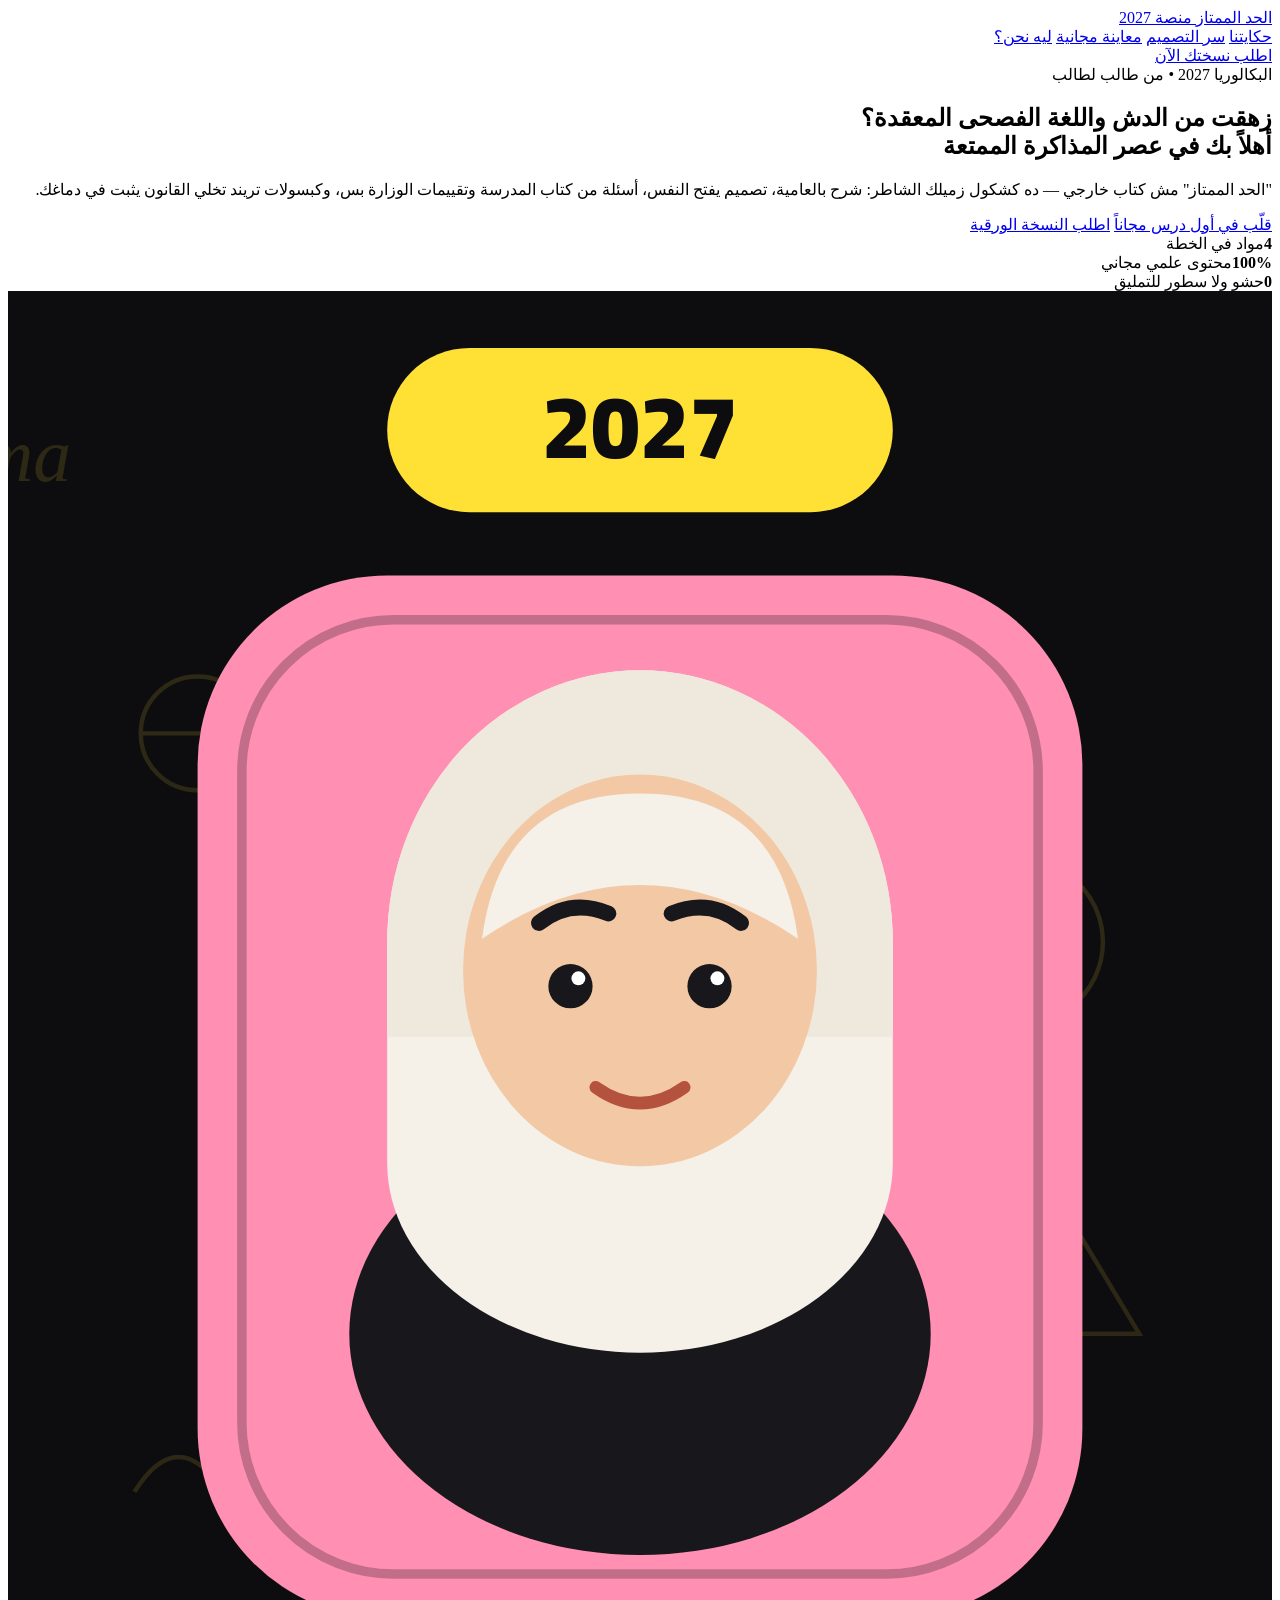
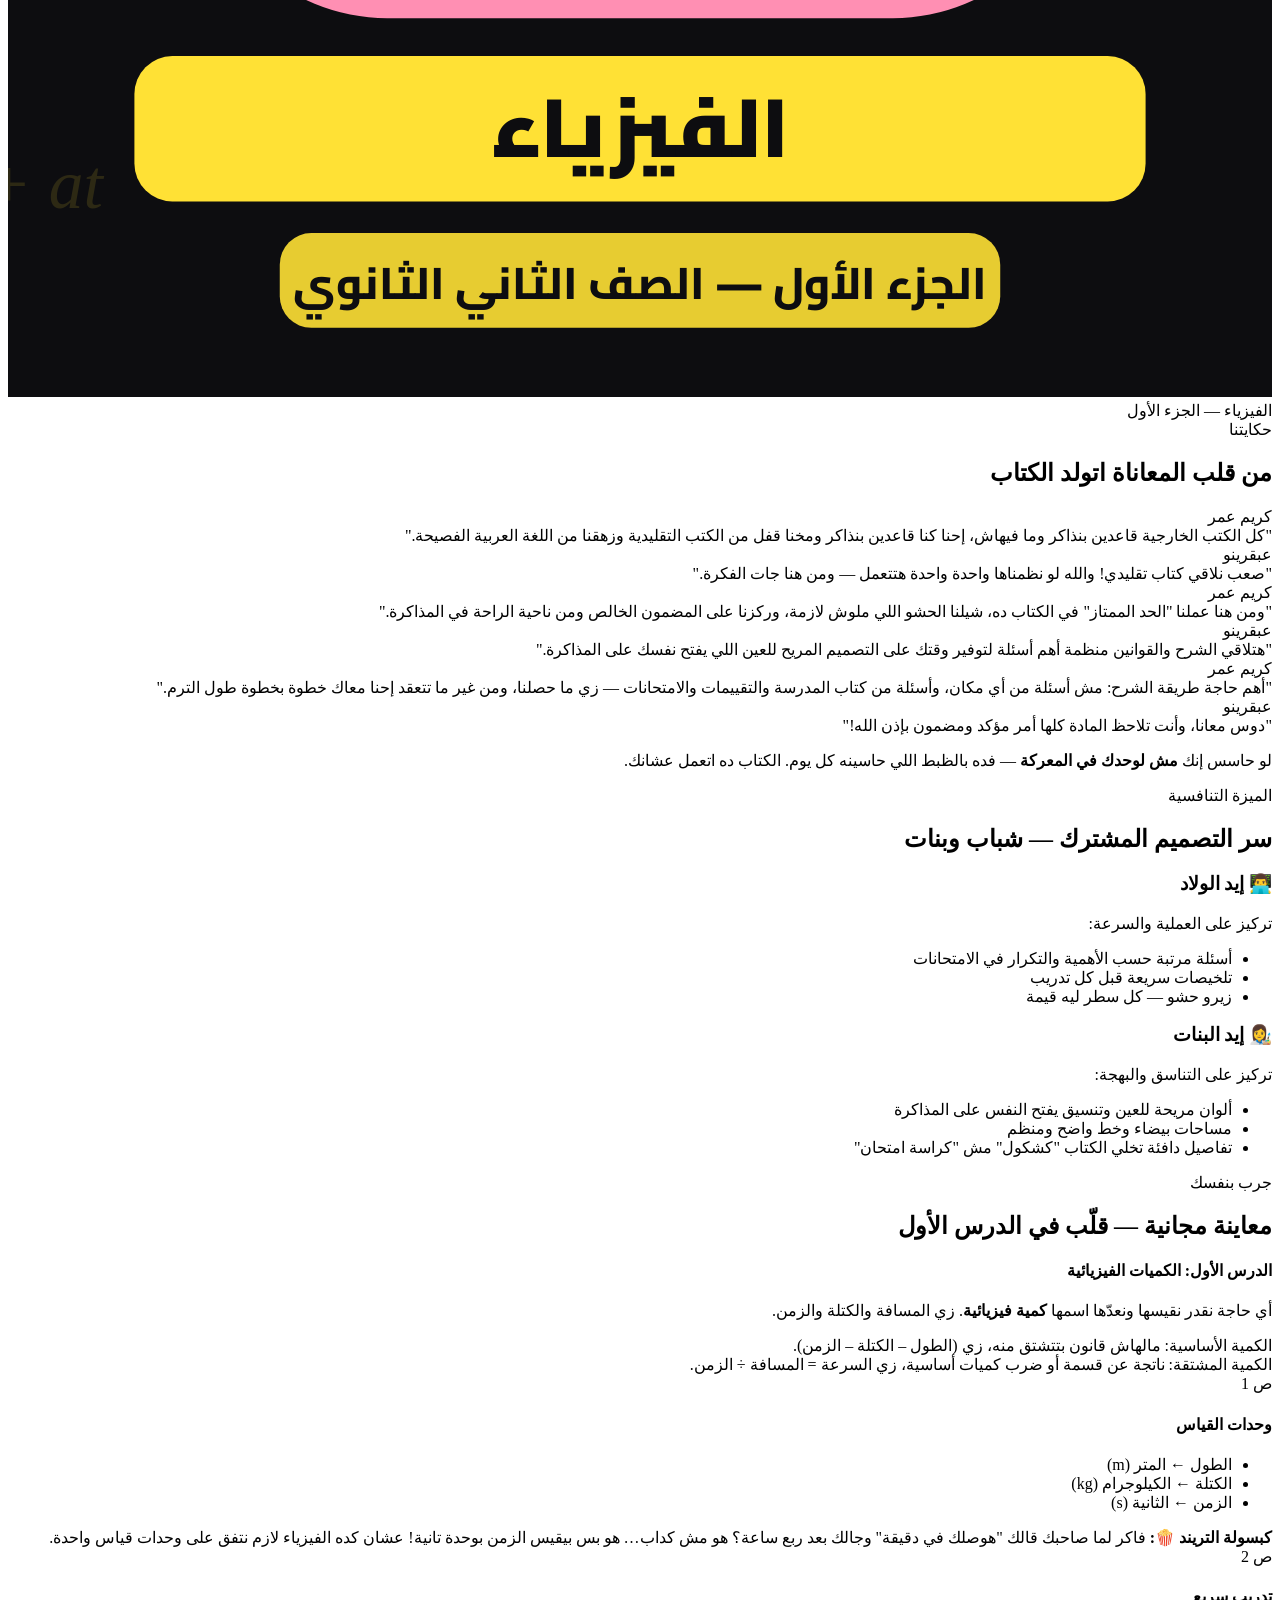
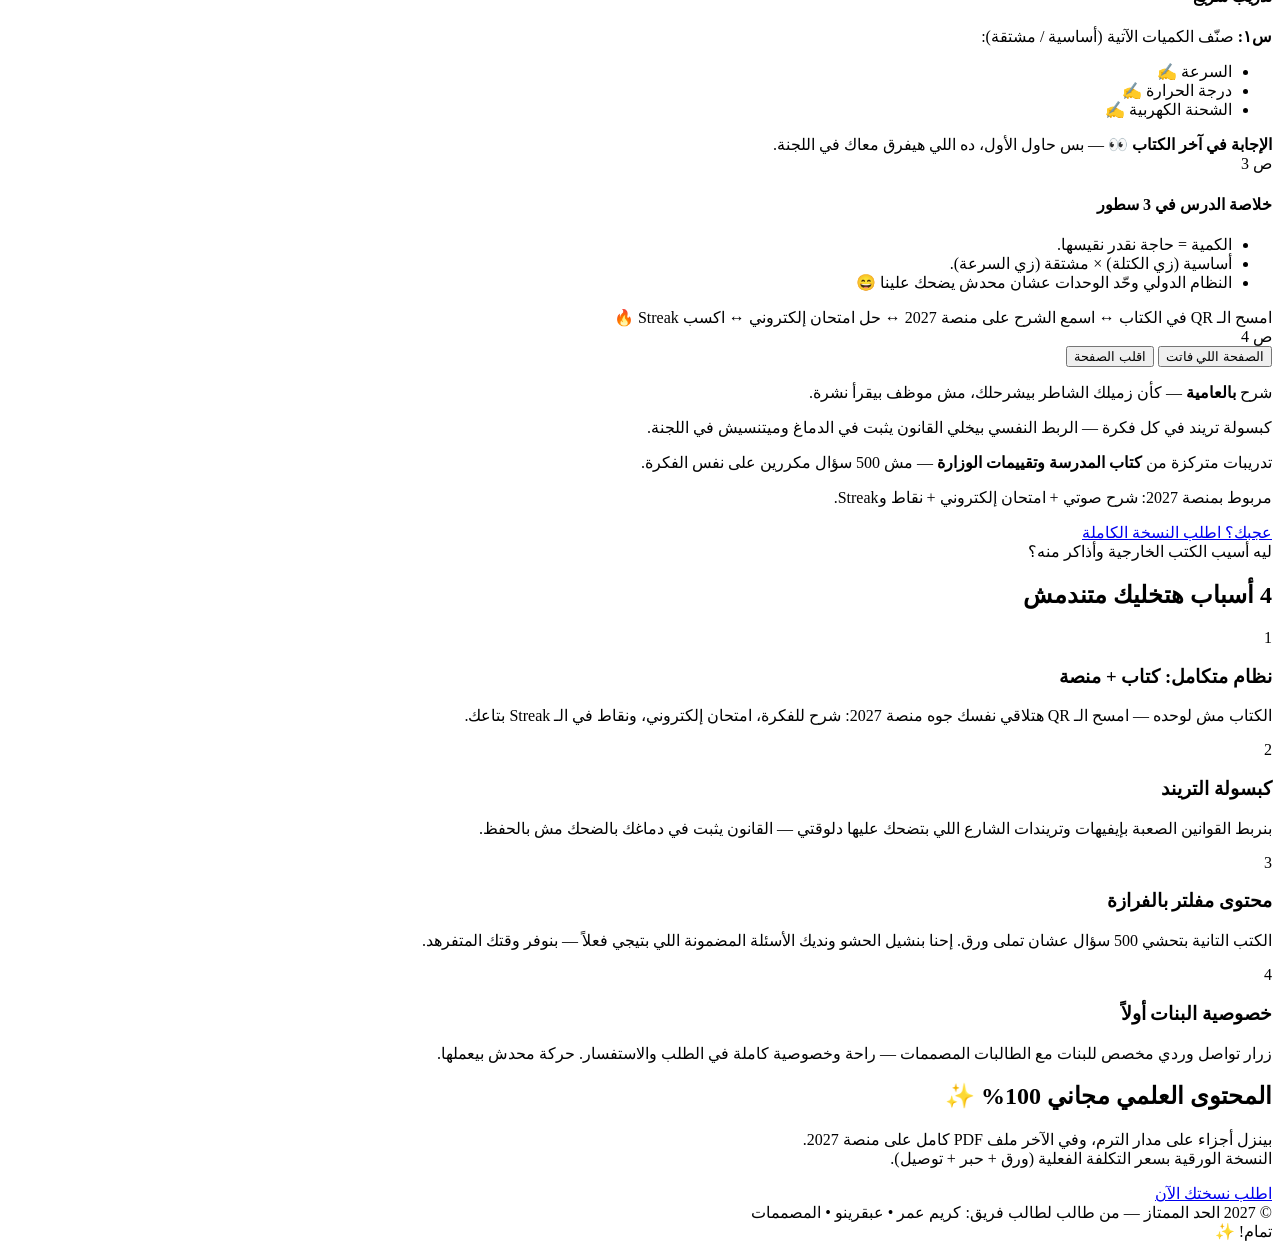
==== commit bd13b1b3: "Update index.html" ====
--- a/index.html
+++ b/index.html
@@ -3,137 +3,287 @@
 <head>
 <meta charset="UTF-8">
 <meta name="viewport" content="width=device-width, initial-scale=1.0">
-<title>الحد الممتاز ستور | الرئيسية</title>
-<link href="https://fonts.googleapis.com/css2?family=Cairo:wght@400;700;900&display=swap" rel="stylesheet">
-<script src="https://www.gstatic.com/firebasejs/10.12.2/firebase-app-compat.js"></script>
-<script src="https://www.gstatic.com/firebasejs/10.12.2/firebase-database-compat.js"></script>
-<style>
-:root {
-  --bg: #0b1120;
-  --surface: rgba(30, 41, 59, 0.6);
-  --border: rgba(255, 255, 255, 0.1);
-  --primary: #38bdf8;
-  --primary-hover: #0284c7;
-  --text: #f8fafc;
-  --text-muted: #94a3b8;
-  --accent: #f59e0b;
-}
-* { margin: 0; padding: 0; box-sizing: border-box; font-family: 'Cairo', sans-serif; }
-body { background: var(--bg); color: var(--text); overflow-x: hidden; }
-canvas#stars { position: fixed; inset: 0; z-index: -1; pointer-events: none; }
-
-.wrap { max-width: 1100px; margin: 0 auto; padding: 0 20px; }
-header { background: rgba(11, 17, 32, 0.8); backdrop-filter: blur(10px); border-bottom: 1px solid var(--border); position: sticky; top: 0; z-index: 50; padding: 15px 0; }
-.nav { display: flex; align-items: center; justify-content: space-between; }
-.nav img { height: 45px; }
-.links a { color: var(--text); text-decoration: none; margin-right: 20px; font-weight: 700; transition: .3s; }
-.links a:hover { color: var(--primary); }
-
-.hero { text-align: center; padding: 100px 20px; }
-.hero h1 { font-size: clamp(30px, 6vw, 55px); font-weight: 900; margin-bottom: 15px; text-shadow: 0 0 20px rgba(56, 189, 248, 0.3); }
-.hero h1 span { color: var(--primary); }
-.hero p { color: var(--text-muted); font-size: 18px; max-width: 600px; margin: 0 auto 30px; }
-
-.btn { display: inline-block; background: var(--primary); color: #0b1120; font-weight: 900; padding: 15px 35px; border-radius: 12px; text-decoration: none; font-size: 18px; transition: .3s; border: none; cursor: pointer; box-shadow: 0 0 15px rgba(56, 189, 248, 0.4); }
-.btn:hover { background: var(--primary-hover); transform: translateY(-3px); box-shadow: 0 0 25px rgba(56, 189, 248, 0.6); }
-.btn-o { background: transparent; color: var(--primary); border: 2px solid var(--primary); box-shadow: none; }
-.btn-o:hover { background: rgba(56, 189, 248, 0.1); box-shadow: none; }
-
-section { padding: 80px 0; border-top: 1px solid var(--border); }
-.sec-title { text-align: center; margin-bottom: 50px; }
-.sec-title h2 { font-size: 35px; color: var(--text); }
-.sec-title h2 span { color: var(--primary); }
-
-.grid { display: grid; gap: 20px; }
-.g-3 { grid-template-columns: repeat(auto-fit, minmax(300px, 1fr)); }
-.g-4 { grid-template-columns: repeat(auto-fill, minmax(220px, 1fr)); }
-
-.card { background: var(--surface); border: 1px solid var(--border); border-radius: 20px; padding: 30px; text-align: center; backdrop-filter: blur(10px); transition: .3s; }
-.card:hover { transform: translateY(-5px); border-color: var(--primary); }
-.card .n { width: 60px; height: 60px; background: rgba(56,189,248,0.1); color: var(--primary); border-radius: 50%; display: flex; align-items: center; justify-content: center; font-size: 24px; font-weight: 900; margin: 0 auto 20px; border: 1px solid rgba(56,189,248,0.3); }
-
-.sample { border-radius: 15px; overflow: hidden; border: 1px solid var(--border); cursor: zoom-in; }
-.sample img { width: 100%; height: 250px; object-fit: cover; transition: .5s; display: block; }
-.sample:hover img { transform: scale(1.1); }
-
-footer { text-align: center; padding: 30px; border-top: 1px solid var(--border); color: var(--text-muted); margin-top: 50px; }
-.modal { position: fixed; inset: 0; background: rgba(11, 17, 32, 0.9); z-index: 100; display: none; align-items: center; justify-content: center; padding: 20px; backdrop-filter: blur(5px); }
-.modal.open { display: flex; }
-.modal img { max-width: 100%; max-height: 90vh; border-radius: 15px; border: 1px solid var(--border); }
-</style>
+<title>الحد الممتاز — من طالب لطالب | منصة 2027</title>
+<meta name="description" content="سلسلة كتب الحد الممتاز: شرح بالعامية، تصميم مودرن، أسئلة مضمونة من الوزارة — الفيزياء والعربي والإنجليزي والتاريخ للبكالوريا 2027.">
+<link rel="preconnect" href="https://fonts.googleapis.com">
+<link rel="preconnect" href="https://fonts.gstatic.com" crossorigin>
+<link href="https://fonts.googleapis.com/css2?family=Cairo:wght@400;700;800;900&display=swap" rel="stylesheet">
+<link rel="stylesheet" href="style.css">
 </head>
 <body>
-<canvas id="stars"></canvas>
-
+<div class="doodle-bg"></div>
+
+<!-- ================= الهيدر ================= -->
 <header>
   <div class="wrap nav">
-    <img src="assets/logo-transparent.png" alt="الحد الممتاز">
-    <div class="links">
-      <a href="index.html">الرئيسية</a>
-      <a href="order.html" style="color:var(--accent)">🛒 اطلب كشكولك</a>
-      <a href="track.html">تتبع طلبك</a>
-    </div>
+    <a class="logo" href="index.html">
+      <span class="logo-badge">الحد الممتاز</span>
+      <span class="logo-sub">منصة 2027</span>
+    </a>
+    <nav class="nav-links">
+      <a href="#story">حكايتنا</a>
+      <a href="#secret">سر التصميم</a>
+      <a href="#preview">معاينة مجانية</a>
+      <a href="#why">ليه نحن؟</a>
+    </nav>
+    <a class="btn small" href="order.html" style="margin-inline-start:auto">اطلب نسختك الآن</a>
   </div>
 </header>
 
-<div class="wrap hero">
-  <img src="assets/logo-transparent.png" alt="Logo" style="width: 250px; margin-bottom: 20px; filter: drop-shadow(0 0 20px rgba(255,255,255,0.1));">
-  <h1>الحد <span>الممتاز</span> ستور</h1>
-  <p>كشكول بكالوريا 2027 مخصص باسمك وصورتك، هنصممهولك ونبعتلك العينة تشوفها قبل ما تدفع جنيه واحد!</p>
-  <div style="display: flex; gap: 15px; justify-content: center; flex-wrap: wrap;">
-    <a href="order.html" class="btn">🛒 اطلب كشكولك دلوقتي</a>
-    <a href="#samples" class="btn btn-o">شوف أعمالنا</a>
+<!-- ================= الهيرو ================= -->
+<section class="hero">
+  <div class="wrap hero-grid">
+    <div>
+      <span class="tag">البكالوريا 2027 • من طالب لطالب</span>
+      <h1>زهقت من الدش واللغة الفصحى المعقدة؟<br>أهلاً بك في عصر <span class="hl">المذاكرة الممتعة</span></h1>
+      <p class="lead">
+        "الحد الممتاز" مش كتاب خارجي — ده كشكول زميلك الشاطر: شرح بالعامية، تصميم يفتح النفس،
+        أسئلة من كتاب المدرسة وتقييمات الوزارة بس، وكبسولات تريند تخلي القانون يثبت في دماغك.
+      </p>
+      <div class="hero-cta">
+        <a class="btn" href="#preview">قلّب في أول درس مجاناً</a>
+        <a class="btn ghost" href="order.html">اطلب النسخة الورقية</a>
+      </div>
+      <div class="hero-stats">
+        <div class="stat"><b>4</b><span>مواد في الخطة</span></div>
+        <div class="stat"><b>100%</b><span>محتوى علمي مجاني</span></div>
+        <div class="stat"><b>0</b><span>حشو ولا سطور للتمليق</span></div>
+      </div>
+    </div>
+
+    <!-- الغلاف (SVG بنفس روح التصميم) -->
+    <div class="cover" aria-label="غلاف كتاب الحد الممتاز فيزياء">
+      <svg viewBox="0 0 400 540" xmlns="http://www.w3.org/2000/svg" role="img">
+        <rect width="400" height="540" fill="#0d0d10"/>
+        <g opacity=".13" stroke="#ffe135" fill="none" stroke-width="1.4" font-family="serif" font-style="italic">
+          <text x="20" y="60" fill="#ffe135" stroke="none" font-size="24">F = ma</text>
+          <text x="260" y="110" fill="#8b7bb4" stroke="none" font-size="22">E = mc²</text>
+          <text x="30" y="480" fill="#ffe135" stroke="none" font-size="22">v = u + at</text>
+          <text x="270" y="450" fill="#8b7bb4" stroke="none" font-size="20">Q = It</text>
+          <path d="M320 180 a26 26 0 1 1 -20 42"/><path d="M300 222 l-8 22 l24 -8"/>
+          <circle cx="60" cy="140" r="18"/><path d="M42 140 h36"/>
+          <path d="M340 300 l18 30 l-36 0 z"/>
+          <path d="M40 380 q14 -22 28 0 q14 22 28 0"/>
+        </g>
+        <rect x="120" y="18" width="160" height="52" rx="26" fill="#ffe135"/>
+        <text x="200" y="53" text-anchor="middle" font-size="28" font-weight="900" fill="#0d0d10" font-family="Cairo,sans-serif">2027</text>
+        <!-- إطار الصورة -->
+        <rect x="60" y="90" width="280" height="330" rx="60" fill="#ff8fb3"/>
+        <rect x="74" y="104" width="252" height="302" rx="48" fill="none" stroke="#0d0d10" stroke-width="3" opacity=".25"/>
+        <!-- شخصية البنت المحجبة (أيقونة مبسطة) -->
+        <g>
+          <ellipse cx="200" cy="330" rx="92" ry="70" fill="#17171c"/>
+          <path d="M200 120 a80 86 0 0 1 80 86 v70 a80 60 0 0 1 -160 0 v-70 a80 86 0 0 1 80 -86 z" fill="#f5f0e8"/>
+          <path d="M200 120 a80 86 0 0 1 80 86 v30 h-160 v-30 a80 86 0 0 1 80 -86 z" fill="#efe8dc"/>
+          <ellipse cx="200" cy="215" rx="56" ry="62" fill="#f2c9a4"/>
+          <path d="M150 205 q50 -34 100 0 q-6 -46 -50 -46 q-44 0 -50 46z" fill="#f5f0e8"/>
+          <circle cx="178" cy="220" r="7" fill="#17171c"/><circle cx="222" cy="220" r="7" fill="#17171c"/>
+          <circle cx="180.5" cy="217.5" r="2.2" fill="#fff"/><circle cx="224.5" cy="217.5" r="2.2" fill="#fff"/>
+          <path d="M186 252 q14 10 28 0" stroke="#b4523e" stroke-width="4" fill="none" stroke-linecap="round"/>
+          <path d="M168 200 q10 -8 22 -3" stroke="#17171c" stroke-width="5" fill="none" stroke-linecap="round"/>
+          <path d="M232 200 q-10 -8 -22 -3" stroke="#17171c" stroke-width="5" fill="none" stroke-linecap="round"/>
+        </g>
+        <!-- شريط الفيزياء -->
+        <rect x="40" y="432" width="320" height="46" rx="12" fill="#ffe135"/>
+        <text x="200" y="464" text-anchor="middle" font-size="26" font-weight="900" fill="#0d0d10" font-family="Cairo,sans-serif">الفيزياء</text>
+        <rect x="86" y="488" width="228" height="30" rx="10" fill="#ffe135" opacity=".9"/>
+        <text x="200" y="509" text-anchor="middle" font-size="14" font-weight="800" fill="#0d0d10" font-family="Cairo,sans-serif">الجزء الأول — الصف الثاني الثانوي</text>
+      </svg>
+      <span class="cover-badge">الفيزياء — الجزء الأول</span>
+    </div>
+  </div>
+</section>
+
+<!-- ================= قصة من قلب المعاناة ================= -->
+<section id="story">
+  <div class="wrap">
+    <div class="sec-title">
+      <div class="kicker">حكايتنا</div>
+      <h2>من قلب <span class="hl">المعاناة</span> اتولد الكتاب</h2>
+    </div>
+    <div class="story">
+      <div class="bubble kareem">
+        <div class="who">كريم عمر</div>
+        "كل الكتب الخارجية قاعدين بنذاكر وما فيهاش، إحنا كنا قاعدين بنذاكر ومخنا قفل من الكتب التقليدية وزهقنا من اللغة العربية الفصيحة."
+      </div>
+      <div class="bubble abqa">
+        <div class="who">عبقرينو</div>
+        "صعب نلاقي كتاب تقليدي! والله لو نظمناها واحدة واحدة هتتعمل — ومن هنا جات الفكرة."
+      </div>
+      <div class="bubble kareem">
+        <div class="who">كريم عمر</div>
+        "ومن هنا عملنا "الحد الممتاز" في الكتاب ده، شيلنا الحشو اللي ملوش لازمة، وركزنا على المضمون الخالص ومن ناحية الراحة في المذاكرة."
+      </div>
+      <div class="bubble abqa">
+        <div class="who">عبقرينو</div>
+        "هتلاقي الشرح والقوانين منظمة أهم أسئلة لتوفير وقتك على التصميم المريح للعين اللي يفتح نفسك على المذاكرة."
+      </div>
+      <div class="bubble kareem">
+        <div class="who">كريم عمر</div>
+        "أهم حاجة طريقة الشرح: مش أسئلة من أي مكان، وأسئلة من كتاب المدرسة والتقييمات والامتحانات — زي ما حصلنا، ومن غير ما تتعقد إحنا معاك خطوة بخطوة طول الترم."
+      </div>
+      <div class="bubble abqa">
+        <div class="who">عبقرينو</div>
+        "دوس معانا، وأنت تلاحظ المادة كلها أمر مؤكد ومضمون بإذن الله!"
+      </div>
+      <p class="story-note">لو حاسس إنك <b>مش لوحدك في المعركة</b> — فده بالظبط اللي حاسينه كل يوم. الكتاب ده اتعمل عشانك.</p>
+    </div>
+  </div>
+</section>
+
+<!-- ================= سر التصميم ================= -->
+<section id="secret">
+  <div class="wrap">
+    <div class="sec-title">
+      <div class="kicker">الميزة التنافسية</div>
+      <h2>سر التصميم <span class="hl">المشترك</span> — شباب وبنات</h2>
+    </div>
+    <div class="secret-grid">
+      <div class="secret-card boys">
+        <h3>👨‍💻 إيد الولاد</h3>
+        <p>تركيز على العملية والسرعة:</p>
+        <ul>
+          <li>أسئلة مرتبة حسب الأهمية والتكرار في الامتحانات</li>
+          <li>تلخيصات سريعة قبل كل تدريب</li>
+          <li>زيرو حشو — كل سطر ليه قيمة</li>
+        </ul>
+      </div>
+      <div class="secret-card girls">
+        <h3>👩‍🎨 إيد البنات</h3>
+        <p>تركيز على التناسق والبهجة:</p>
+        <ul>
+          <li>ألوان مريحة للعين وتنسيق يفتح النفس على المذاكرة</li>
+          <li>مساحات بيضاء وخط واضح ومنظم</li>
+          <li>تفاصيل دافئة تخلي الكتاب "كشكول" مش "كراسة امتحان"</li>
+        </ul>
+      </div>
+    </div>
+  </div>
+</section>
+
+<!-- ================= المعاينة المجانية ================= -->
+<section id="preview">
+  <div class="wrap">
+    <div class="sec-title">
+      <div class="kicker">جرب بنفسك</div>
+      <h2>معاينة مجانية — <span class="hl">قلّب في الدرس الأول</span></h2>
+    </div>
+    <div class="preview-wrap">
+      <div>
+        <div class="book" id="book">
+          <!-- الصفحة 1 -->
+          <div class="book-page" style="z-index:4">
+            <div class="paper-lines"></div>
+            <h4>الدرس الأول: الكميات الفيزيائية</h4>
+            <p>أي حاجة نقدر نقيسها ونعدّها اسمها <b>كمية فيزيائية</b>. زي المسافة والكتلة والزمن.</p>
+            <div class="rule">الكمية الأساسية: مالهاش قانون بتتشتق منه، زي (الطول – الكتلة – الزمن).</div>
+            <div class="rule">الكمية المشتقة: ناتجة عن قسمة أو ضرب كميات أساسية، زي السرعة = المسافة ÷ الزمن.</div>
+            <span class="pg-num">ص 1</span>
+          </div>
+          <!-- الصفحة 2 -->
+          <div class="book-page" style="z-index:3">
+            <div class="paper-lines"></div>
+            <h4>وحدات القياس</h4>
+            <ul>
+              <li>الطول ← المتر (m)</li>
+              <li>الكتلة ← الكيلوجرام (kg)</li>
+              <li>الزمن ← الثانية (s)</li>
+            </ul>
+            <div class="trend"><b>كبسولة التريند 🍿:</b> فاكر لما صاحبك قالك "هوصلك في دقيقة" وجالك بعد ربع ساعة؟ هو مش كداب… هو بس بيقيس الزمن بوحدة تانية! عشان كده الفيزياء لازم نتفق على وحدات قياس واحدة.</div>
+            <span class="pg-num">ص 2</span>
+          </div>
+          <!-- الصفحة 3 -->
+          <div class="book-page" style="z-index:2">
+            <div class="paper-lines"></div>
+            <h4>تدريب سريع</h4>
+            <p><b>س١:</b> صنّف الكميات الآتية (أساسية / مشتقة):</p>
+            <ul>
+              <li>السرعة ✍️</li>
+              <li>درجة الحرارة ✍️</li>
+              <li>الشحنة الكهربية ✍️</li>
+            </ul>
+            <div class="trend"><b>الإجابة في آخر الكتاب 👀</b> — بس حاول الأول، ده اللي هيفرق معاك في اللجنة.</div>
+            <span class="pg-num">ص 3</span>
+          </div>
+          <!-- الصفحة 4 -->
+          <div class="book-page" style="z-index:1">
+            <div class="paper-lines"></div>
+            <h4>خلاصة الدرس في 3 سطور</h4>
+            <ul>
+              <li>الكمية = حاجة نقدر نقيسها.</li>
+              <li>أساسية (زي الكتلة) × مشتقة (زي السرعة).</li>
+              <li>النظام الدولي وحّد الوحدات عشان محدش يضحك علينا 😄</li>
+            </ul>
+            <div class="rule">امسح الـ QR في الكتاب ↔ اسمع الشرح على منصة 2027 ↔ حل امتحان إلكتروني ↔ اكسب Streak 🔥</div>
+            <span class="pg-num">ص 4</span>
+          </div>
+        </div>
+        <div class="book-controls">
+          <button class="btn small ghost" id="prevPage">الصفحة اللي فاتت</button>
+          <button class="btn small" id="nextPage">اقلب الصفحة</button>
+        </div>
+      </div>
+      <div class="preview-copy">
+        <div class="feat"><span class="dot"></span><p>شرح <b style="color:var(--yellow)">بالعامية</b> — كأن زميلك الشاطر بيشرحلك، مش موظف بيقرأ نشرة.</p></div>
+        <div class="feat"><span class="dot"></span><p>كبسولة تريند في كل فكرة — الربط النفسي بيخلي القانون يثبت في الدماغ وميتنسيش في اللجنة.</p></div>
+        <div class="feat"><span class="dot"></span><p>تدريبات متركزة من <b style="color:var(--yellow)">كتاب المدرسة وتقييمات الوزارة</b> — مش 500 سؤال مكررين على نفس الفكرة.</p></div>
+        <div class="feat"><span class="dot"></span><p>مربوط بمنصة 2027: شرح صوتي + امتحان إلكتروني + نقاط وStreak.</p></div>
+        <a class="btn" href="order.html" style="margin-top:14px">عجبك؟ اطلب النسخة الكاملة</a>
+      </div>
+    </div>
+  </div>
+</section>
+
+<!-- ================= ليه الحد الممتاز ================= -->
+<section id="why">
+  <div class="wrap">
+    <div class="sec-title">
+      <div class="kicker">ليه أسيب الكتب الخارجية وأذاكر منه؟</div>
+      <h2>4 أسباب هتخليك <span class="hl">متندمش</span></h2>
+    </div>
+    <div class="why-grid">
+      <div class="why-card">
+        <div class="n">1</div>
+        <h3>نظام متكامل: كتاب + منصة</h3>
+        <p>الكتاب مش لوحده — امسح الـ QR هتلاقي نفسك جوه منصة 2027: شرح للفكرة، امتحان إلكتروني، ونقاط في الـ Streak بتاعك.</p>
+      </div>
+      <div class="why-card">
+        <div class="n">2</div>
+        <h3>كبسولة التريند</h3>
+        <p>بنربط القوانين الصعبة بإيفيهات وتريندات الشارع اللي بتضحك عليها دلوقتي — القانون يثبت في دماغك بالضحك مش بالحفظ.</p>
+      </div>
+      <div class="why-card">
+        <div class="n">3</div>
+        <h3>محتوى مفلتر بالفرازة</h3>
+        <p>الكتب التانية بتحشي 500 سؤال عشان تملى ورق. إحنا بنشيل الحشو ونديك الأسئلة المضمونة اللي بتيجي فعلاً — بنوفر وقتك المتفرهد.</p>
+      </div>
+      <div class="why-card">
+        <div class="n">4</div>
+        <h3>خصوصية البنات أولاً</h3>
+        <p>زرار تواصل وردي مخصص للبنات مع الطالبات المصممات — راحة وخصوصية كاملة في الطلب والاستفسار. حركة محدش بيعملها.</p>
+      </div>
+    </div>
+  </div>
+</section>
+
+<!-- ================= CTA ================= -->
+<div class="wrap">
+  <div class="final-cta">
+    <h2>المحتوى العلمي مجاني 100% ✨</h2>
+    <p>بينزل أجزاء على مدار الترم، وفي الآخر ملف PDF كامل على منصة 2027.<br>النسخة الورقية بسعر التكلفة الفعلية (ورق + حبر + توصيل).</p>
+    <a class="btn" href="order.html">اطلب نسختك الآن</a>
   </div>
 </div>
 
-<section id="how" class="wrap">
-  <div class="sec-title"><h2>إزاي <span>تطلب؟</span></h2></div>
-  <div class="grid g-3">
-    <div class="card"><div class="n">1</div><h3>اختار طلبك</h3><p style="color:var(--text-muted); margin-top:10px;">حدد المادة والكمية اللي محتاجها.</p></div>
-    <div class="card"><div class="n">2</div><h3>بياناتك وصورك</h3><p style="color:var(--text-muted); margin-top:10px;">اكتب اسمك وارفع أحلى صور ليك.</p></div>
-    <div class="card"><div class="n">3</div><h3>الاستلام والدفع</h3><p style="color:var(--text-muted); margin-top:10px;">هنشوف التصميم، توافق عليه، وتدفع كاش أو انستا باي.</p></div>
-  </div>
-</section>
-
-<section id="samples" class="wrap">
-  <div class="sec-title"><h2>من <span>أعمالنا</span></h2></div>
-  <div class="grid g-4" id="samplesGrid"></div>
-</section>
-
 <footer>
-  <p>تصميم وتطوير كريم عمر & مصطفى محمد (عبقرينو) — AKMTOA</p>
+  <div class="wrap foot">
+    <span>© 2027 الحد الممتاز — من طالب لطالب</span>
+    <span>فريق: كريم عمر • عبقرينو • المصممات</span>
+  </div>
 </footer>
 
-<div class="modal" id="modal" onclick="this.classList.remove('open')">
-  <img id="modalImg" src="" onclick="event.stopPropagation()">
-</div>
-
-<script>
-// إعدادات الخلفية المتحركة (النجوم)
-const canvas = document.getElementById('stars');
-const ctx = canvas.getContext('2d');
-canvas.width = window.innerWidth; canvas.height = window.innerHeight;
-let stars = Array.from({length: 120}, () => ({
-  x: Math.random() * canvas.width, y: Math.random() * canvas.height, 
-  r: Math.random() * 1.5, dx: (Math.random() - 0.5) * 0.5
-}));
-function draw() {
-  ctx.clearRect(0, 0, canvas.width, canvas.height);
-  ctx.fillStyle = '#ffffff';
-  stars.forEach(s => {
-    ctx.beginPath(); ctx.arc(s.x, s.y, s.r, 0, Math.PI*2); ctx.fill();
-    s.x += s.dx; if(s.x < 0) s.x = canvas.width; if(s.x > canvas.width) s.x = 0;
-  });
-  requestAnimationFrame(draw);
-}
-draw();
-
-// عرض الكشاكيل السابقة
-const grid = document.getElementById('samplesGrid');
-grid.innerHTML = Array.from({length:8}, (_,i) => 
- `<div class="sample" onclick="document.getElementById('modalImg').src='assets/samples/sample-${i+1}.jpg'; document.getElementById('modal').classList.add('open')">
-    <img loading="lazy" src="assets/samples/sample-${i+1}.jpg">
-  </div>`).join('');
-</script>
+<div class="toast" id="toast">تمام! ✨</div>
+<script src="main.js"></script>
 </body>
 </html>
+
